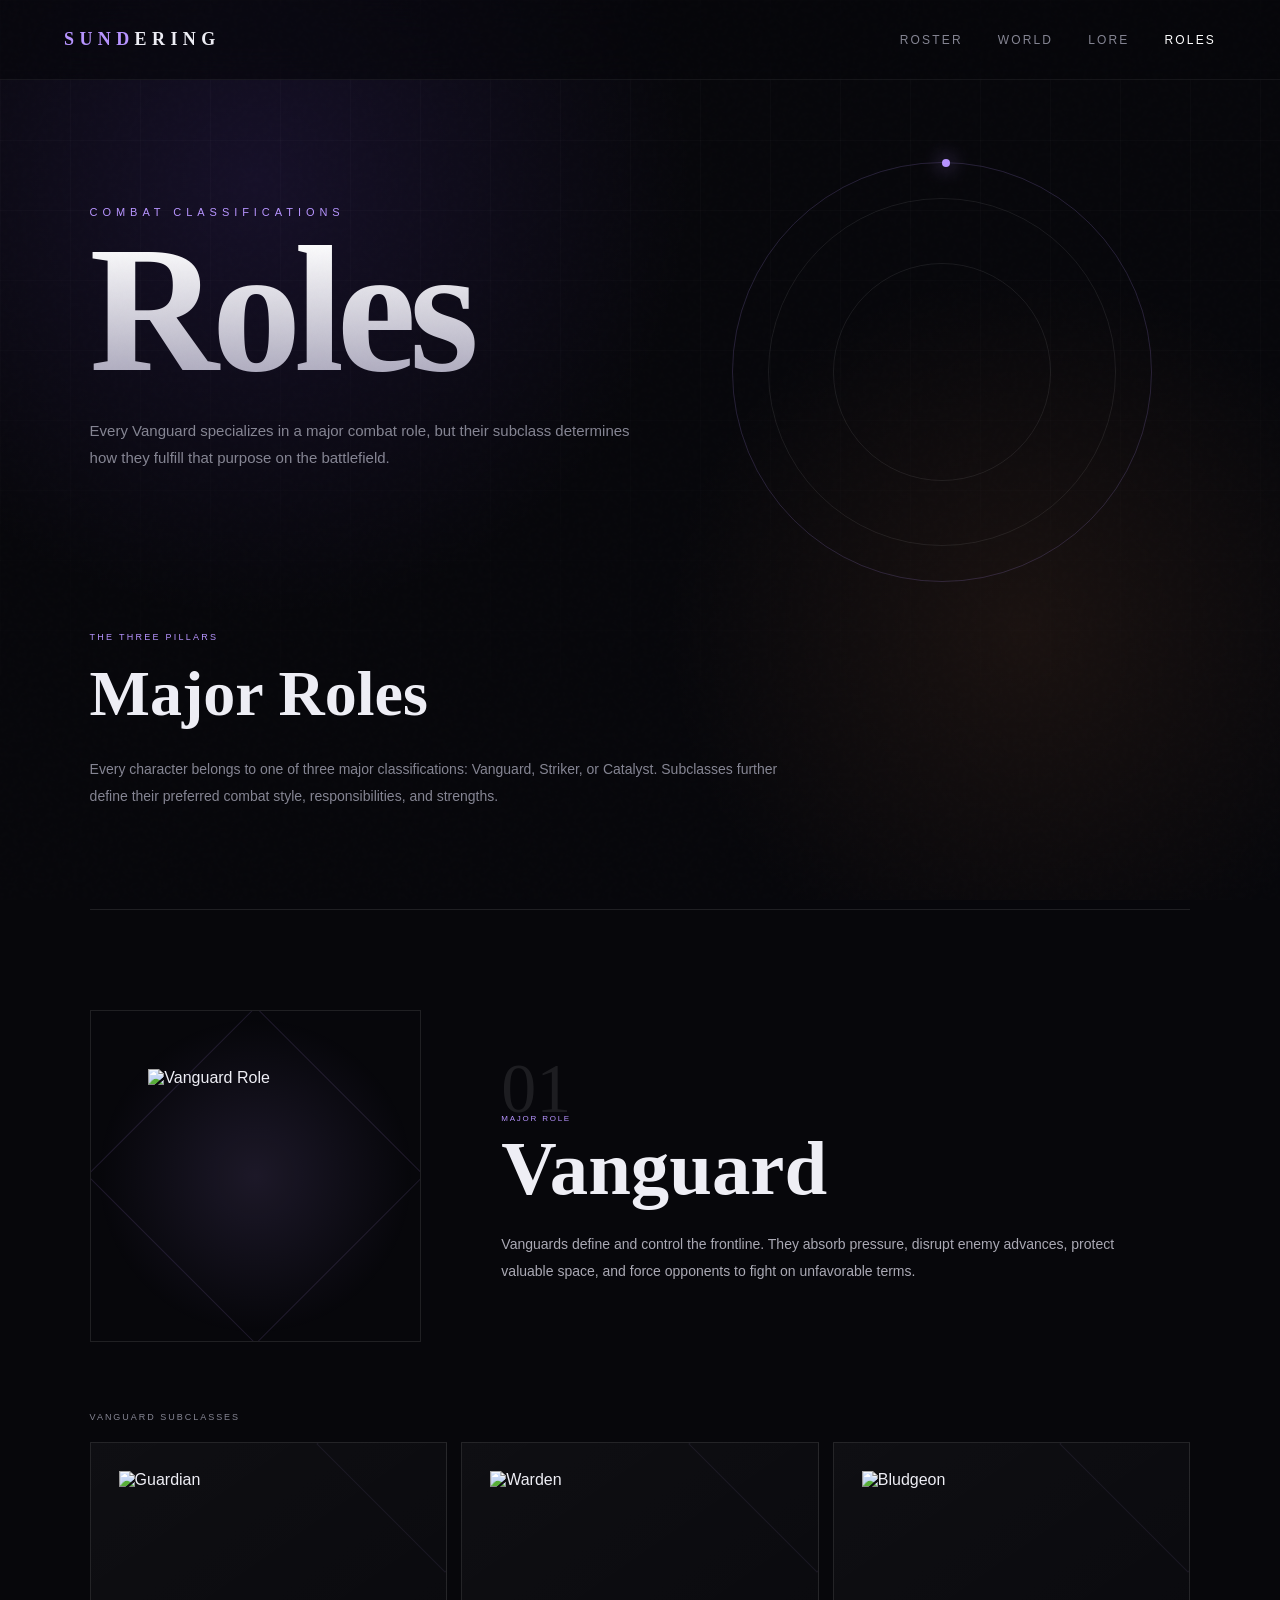
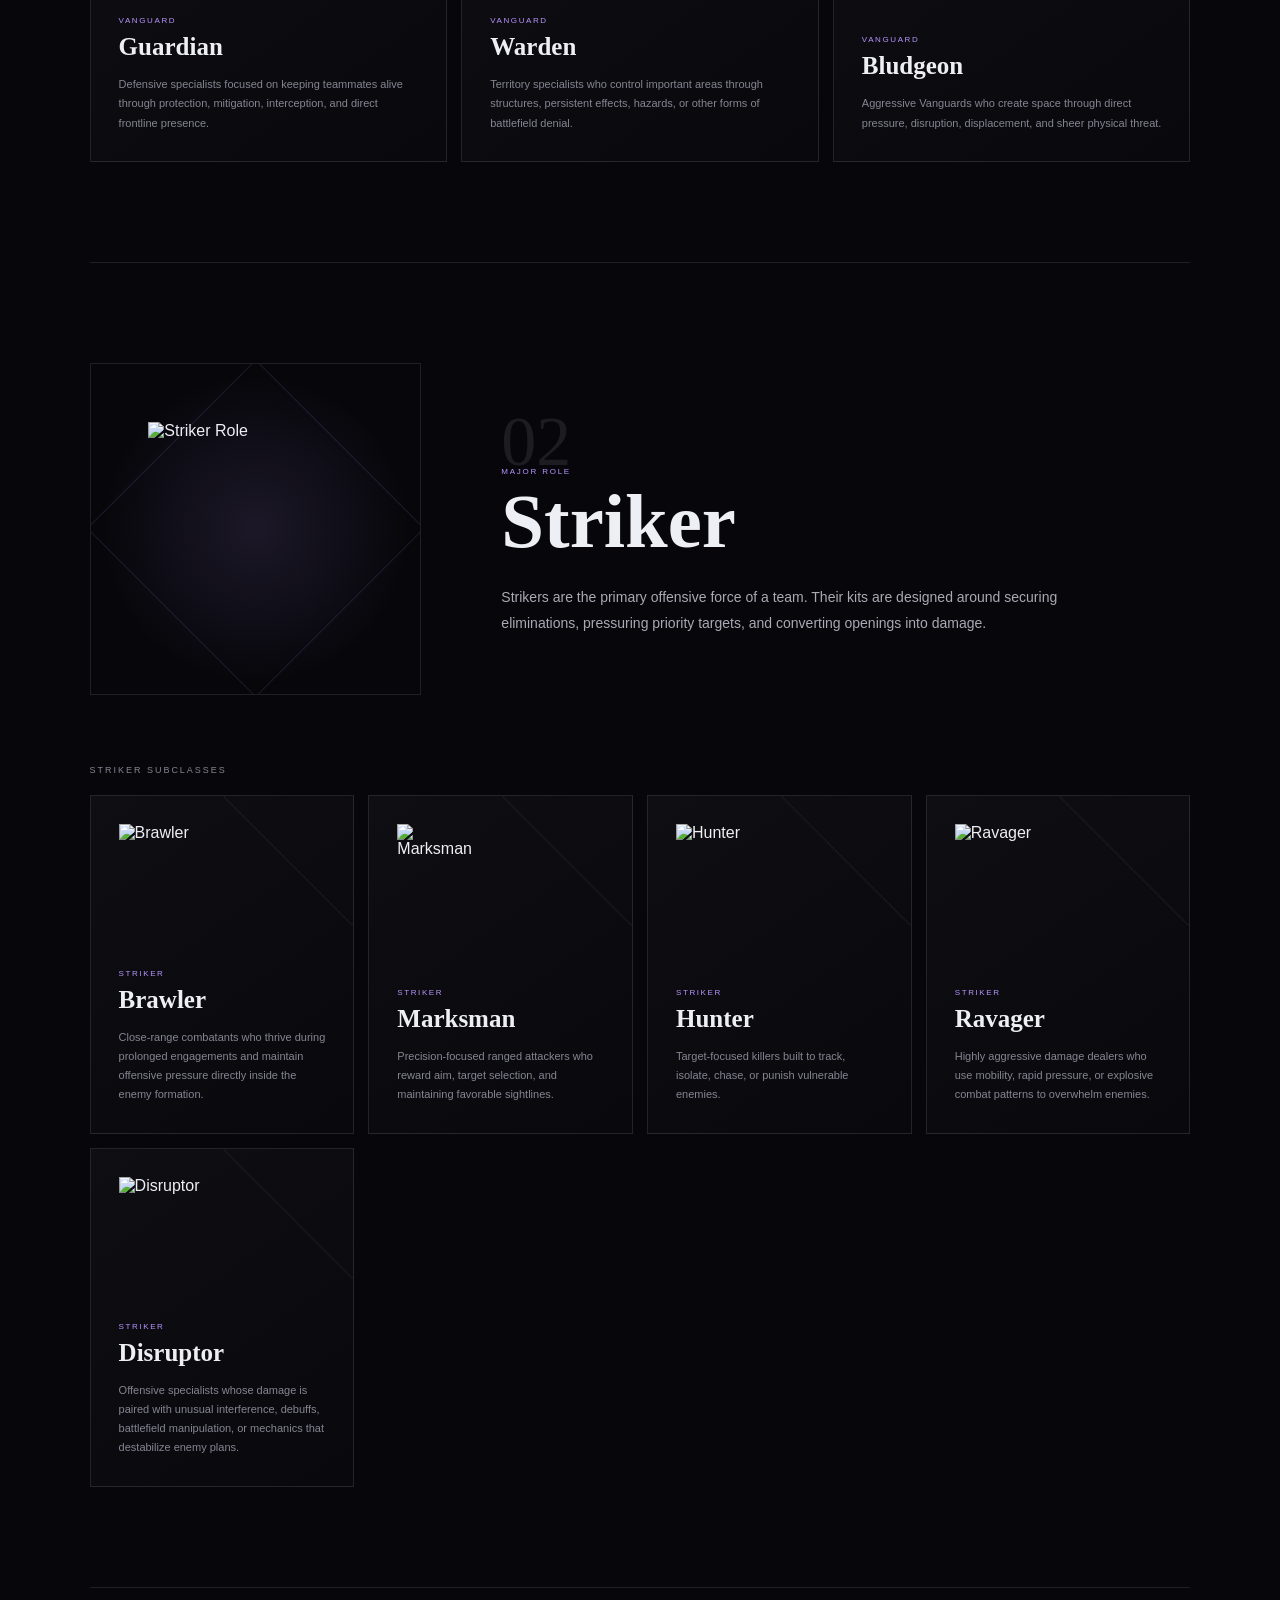
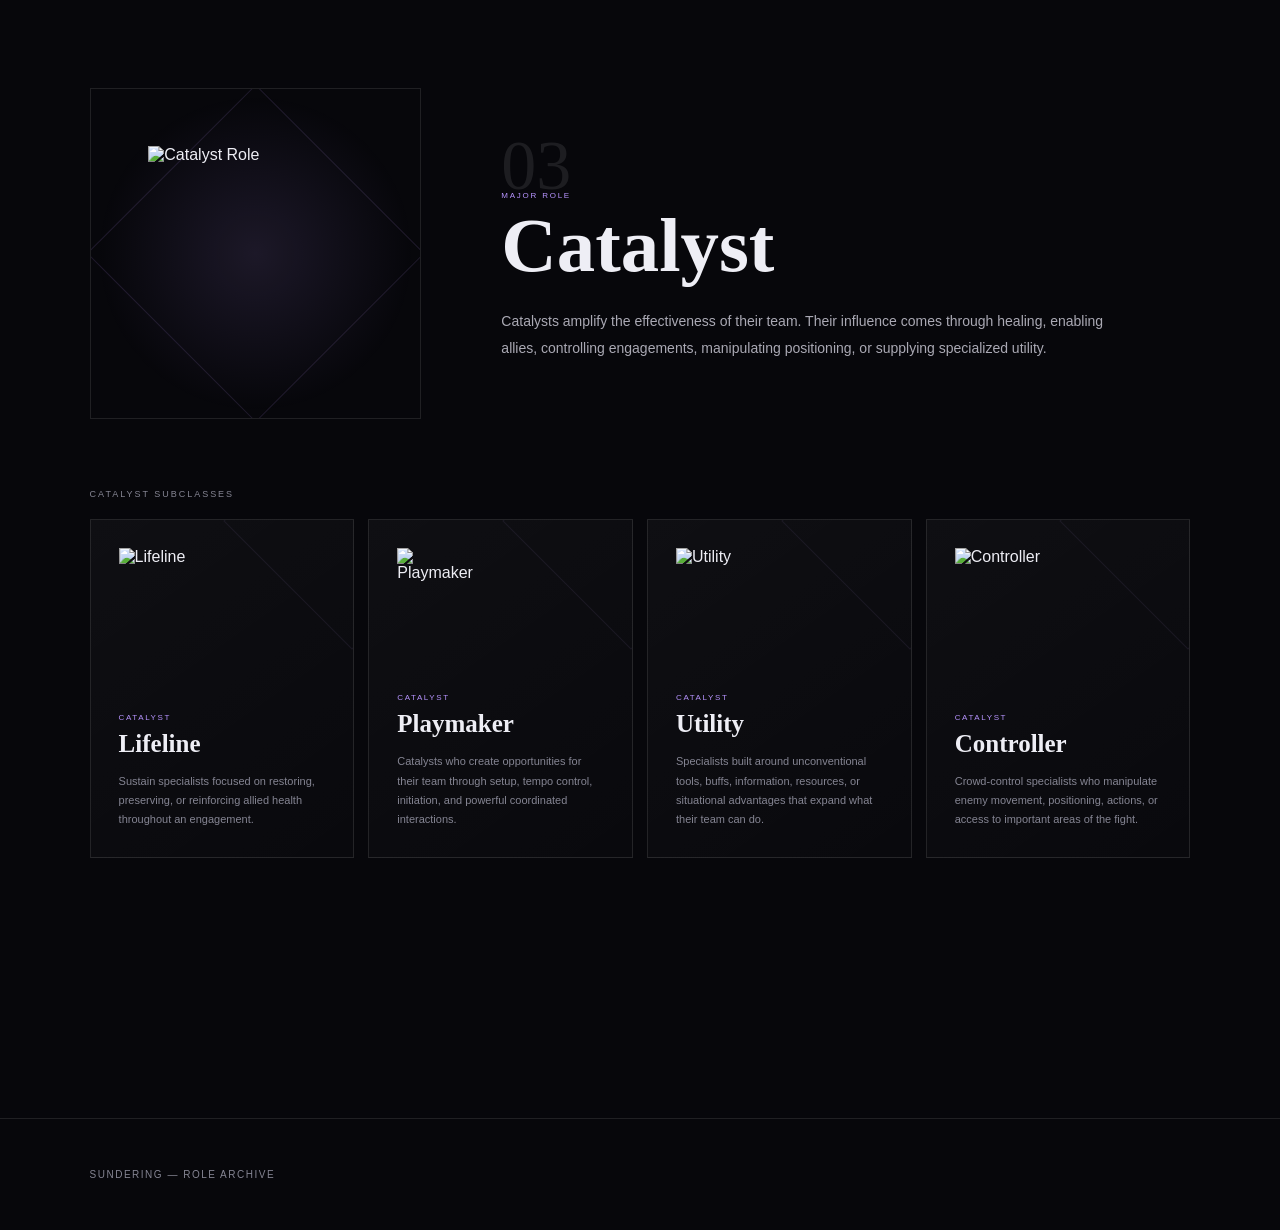
==== roles.html @ c018c781 "Update roles.html" ====
<!DOCTYPE html>
<html lang="en">

<head>

    <meta charset="UTF-8">

    <meta
        name="viewport"
        content="width=device-width, initial-scale=1.0"
    >

    <title>SUNDERING — Roles</title>

    <link
        rel="stylesheet"
        href="css/roster.css"
    >

</head>


<body>


    <!-- =====================================================
         BACKGROUND
    ===================================================== -->

    <div class="background"></div>

    <div class="noise"></div>


    <!-- =====================================================
         NAVIGATION
    ===================================================== -->

    <nav>

        <div class="logo">
            <span>SUND</span>ERING
        </div>


        <div class="navLinks">

            <a href="index.html">
                Roster
            </a>

            <a href="#">
                World
            </a>

            <a href="#">
                Lore
            </a>

            <a
                href="roles.html"
                class="active"
            >
                Roles
            </a>

        </div>

    </nav>


    <!-- =====================================================
         PAGE HEADER
    ===================================================== -->

    <header class="rolesHeader">

        <div class="orbit">

            <div class="orbitDot"></div>

        </div>


        <div class="eyebrow">

            Combat Classifications

        </div>


        <h1>

            Roles

        </h1>


        <p>

            Every Vanguard specializes in a major combat role,
            but their subclass determines how they fulfill that
            purpose on the battlefield.

        </p>

    </header>


    <!-- =====================================================
         ROLE OVERVIEW
    ===================================================== -->

    <main class="rolesPage">


        <div class="rolesIntro">

            <div class="sectionEyebrow">

                The Three Pillars

            </div>

            <h2>

                Major Roles

            </h2>

            <p>

                Every character belongs to one of three major
                classifications: Vanguard, Striker, or Catalyst.
                Subclasses further define their preferred combat
                style, responsibilities, and strengths.

            </p>

        </div>


        <!-- =================================================
             VANGUARD
        ================================================== -->

        <section
            class="roleSection"
            id="vanguard"
        >


            <div class="majorRoleHeader">


                <div class="majorRoleIcon">

                    <img
                        src="Assets/Roles/Vanguard/vanguard.png"
                        alt="Vanguard Role"
                    >

                </div>


                <div class="majorRoleText">

                    <div class="roleNumber">

                        01

                    </div>

                    <div class="roleCategory">

                        Major Role

                    </div>

                    <h2>

                        Vanguard

                    </h2>

                    <p>

                        Vanguards define and control the frontline.
                        They absorb pressure, disrupt enemy advances,
                        protect valuable space, and force opponents
                        to fight on unfavorable terms.

                    </p>

                </div>


            </div>


            <div class="subclassLabel">

                Vanguard Subclasses

            </div>


            <div class="subclassGrid">


                <!-- GUARDIAN -->

                <article class="subclassCard">

                    <div class="subclassIcon">

                        <img
                            src="Assets/Roles/Vanguard/guardian.png"
                            alt="Guardian"
                        >

                    </div>


                    <div class="subclassContent">

                        <div class="subclassParent">
                            Vanguard
                        </div>

                        <h3>
                            Guardian
                        </h3>

                        <p>

                            Defensive specialists focused on keeping
                            teammates alive through protection,
                            mitigation, interception, and direct
                            frontline presence.

                        </p>

                    </div>

                </article>


                <!-- WARDEN -->

                <article class="subclassCard">

                    <div class="subclassIcon">

                        <img
                            src="Assets/Roles/Vanguard/warden.png"
                            alt="Warden"
                        >

                    </div>


                    <div class="subclassContent">

                        <div class="subclassParent">
                            Vanguard
                        </div>

                        <h3>
                            Warden
                        </h3>

                        <p>

                            Territory specialists who control
                            important areas through structures,
                            persistent effects, hazards, or other
                            forms of battlefield denial.

                        </p>

                    </div>

                </article>


                <!-- BLUDGEON -->

                <article class="subclassCard">

                    <div class="subclassIcon">

                        <img
                            src="Assets/Roles/Vanguard/bludgeon.png"
                            alt="Bludgeon"
                        >

                    </div>


                    <div class="subclassContent">

                        <div class="subclassParent">
                            Vanguard
                        </div>

                        <h3>
                            Bludgeon
                        </h3>

                        <p>

                            Aggressive Vanguards who create space
                            through direct pressure, disruption,
                            displacement, and sheer physical threat.

                        </p>

                    </div>

                </article>


            </div>


        </section>


        <!-- =================================================
             STRIKER
        ================================================== -->

        <section
            class="roleSection"
            id="striker"
        >


            <div class="majorRoleHeader">


                <div class="majorRoleIcon">

                    <img
                        src="Assets/Roles/Striker/striker.png"
                        alt="Striker Role"
                    >

                </div>


                <div class="majorRoleText">

                    <div class="roleNumber">

                        02

                    </div>

                    <div class="roleCategory">

                        Major Role

                    </div>

                    <h2>

                        Striker

                    </h2>

                    <p>

                        Strikers are the primary offensive force of a
                        team. Their kits are designed around securing
                        eliminations, pressuring priority targets,
                        and converting openings into damage.

                    </p>

                </div>


            </div>


            <div class="subclassLabel">

                Striker Subclasses

            </div>


            <div class="subclassGrid">


                <!-- BRAWLER -->

                <article class="subclassCard">

                    <div class="subclassIcon">

                        <img
                            src="Assets/Roles/Striker/brawler.png"
                            alt="Brawler"
                        >

                    </div>


                    <div class="subclassContent">

                        <div class="subclassParent">
                            Striker
                        </div>

                        <h3>
                            Brawler
                        </h3>

                        <p>

                            Close-range combatants who thrive during
                            prolonged engagements and maintain
                            offensive pressure directly inside the
                            enemy formation.

                        </p>

                    </div>

                </article>


                <!-- MARKSMAN -->

                <article class="subclassCard">

                    <div class="subclassIcon">

                        <img
                            src="Assets/Roles/Striker/marksman.png"
                            alt="Marksman"
                        >

                    </div>


                    <div class="subclassContent">

                        <div class="subclassParent">
                            Striker
                        </div>

                        <h3>
                            Marksman
                        </h3>

                        <p>

                            Precision-focused ranged attackers who
                            reward aim, target selection, and
                            maintaining favorable sightlines.

                        </p>

                    </div>

                </article>


                <!-- HUNTER -->

                <article class="subclassCard">

                    <div class="subclassIcon">

                        <img
                            src="Assets/Roles/Striker/hunter.png"
                            alt="Hunter"
                        >

                    </div>


                    <div class="subclassContent">

                        <div class="subclassParent">
                            Striker
                        </div>

                        <h3>
                            Hunter
                        </h3>

                        <p>

                            Target-focused killers built to track,
                            isolate, chase, or punish vulnerable
                            enemies.

                        </p>

                    </div>

                </article>


                <!-- RAVAGER -->

                <article class="subclassCard">

                    <div class="subclassIcon">

                        <img
                            src="Assets/Roles/Striker/ravager.png"
                            alt="Ravager"
                        >

                    </div>


                    <div class="subclassContent">

                        <div class="subclassParent">
                            Striker
                        </div>

                        <h3>
                            Ravager
                        </h3>

                        <p>

                            Highly aggressive damage dealers who use
                            mobility, rapid pressure, or explosive
                            combat patterns to overwhelm enemies.

                        </p>

                    </div>

                </article>


                <!-- DISRUPTOR -->

                <article class="subclassCard">

                    <div class="subclassIcon">

                        <img
                            src="Assets/Roles/Striker/disruptor.png"
                            alt="Disruptor"
                        >

                    </div>


                    <div class="subclassContent">

                        <div class="subclassParent">
                            Striker
                        </div>

                        <h3>
                            Disruptor
                        </h3>

                        <p>

                            Offensive specialists whose damage is
                            paired with unusual interference,
                            debuffs, battlefield manipulation, or
                            mechanics that destabilize enemy plans.

                        </p>

                    </div>

                </article>


            </div>


        </section>


        <!-- =================================================
             CATALYST
        ================================================== -->

        <section
            class="roleSection"
            id="catalyst"
        >


            <div class="majorRoleHeader">


                <div class="majorRoleIcon">

                    <img
                        src="Assets/Roles/Catalyst/catalyst.png"
                        alt="Catalyst Role"
                    >

                </div>


                <div class="majorRoleText">

                    <div class="roleNumber">

                        03

                    </div>

                    <div class="roleCategory">

                        Major Role

                    </div>

                    <h2>

                        Catalyst

                    </h2>

                    <p>

                        Catalysts amplify the effectiveness of their
                        team. Their influence comes through healing,
                        enabling allies, controlling engagements,
                        manipulating positioning, or supplying
                        specialized utility.

                    </p>

                </div>


            </div>


            <div class="subclassLabel">

                Catalyst Subclasses

            </div>


            <div class="subclassGrid">


                <!-- LIFELINE -->

                <article class="subclassCard">

                    <div class="subclassIcon">

                        <img
                            src="Assets/Roles/Catalyst/lifeline.png"
                            alt="Lifeline"
                        >

                    </div>


                    <div class="subclassContent">

                        <div class="subclassParent">
                            Catalyst
                        </div>

                        <h3>
                            Lifeline
                        </h3>

                        <p>

                            Sustain specialists focused on restoring,
                            preserving, or reinforcing allied health
                            throughout an engagement.

                        </p>

                    </div>

                </article>


                <!-- PLAYMAKER -->

                <article class="subclassCard">

                    <div class="subclassIcon">

                        <img
                            src="Assets/Roles/Catalyst/playmaker.png"
                            alt="Playmaker"
                        >

                    </div>


                    <div class="subclassContent">

                        <div class="subclassParent">
                            Catalyst
                        </div>

                        <h3>
                            Playmaker
                        </h3>

                        <p>

                            Catalysts who create opportunities for
                            their team through setup, tempo control,
                            initiation, and powerful coordinated
                            interactions.

                        </p>

                    </div>

                </article>


                <!-- UTILITY -->

                <article class="subclassCard">

                    <div class="subclassIcon">

                        <img
                            src="Assets/Roles/Catalyst/utility.png"
                            alt="Utility"
                        >

                    </div>


                    <div class="subclassContent">

                        <div class="subclassParent">
                            Catalyst
                        </div>

                        <h3>
                            Utility
                        </h3>

                        <p>

                            Specialists built around unconventional
                            tools, buffs, information, resources,
                            or situational advantages that expand
                            what their team can do.

                        </p>

                    </div>

                </article>


                <!-- CONTROLLER -->

                <article class="subclassCard">

                    <div class="subclassIcon">

                        <img
                            src="Assets/Roles/Catalyst/controller.png"
                            alt="Controller"
                        >

                    </div>


                    <div class="subclassContent">

                        <div class="subclassParent">
                            Catalyst
                        </div>

                        <h3>
                            Controller
                        </h3>

                        <p>

                            Crowd-control specialists who manipulate
                            enemy movement, positioning, actions, or
                            access to important areas of the fight.

                        </p>

                    </div>

                </article>


            </div>


        </section>


    </main>


    <!-- =====================================================
         FOOTER
    ===================================================== -->

    <footer>

        SUNDERING — ROLE ARCHIVE

    </footer>


</body>

</html>
---- css/roster.css ----
:root {

    --bg: #07070b;
    --panel: rgba(15,15,23,.9);

    --text: #eeeef5;
    --muted: #858593;

    --accent: #b794ff;
    --accent-dark: #6f4dcc;

    --gold: #d8b56a;

    --border: rgba(255,255,255,.1);

    --transition: .35s cubic-bezier(.2,.8,.2,1);
}


/* =========================================================
   GLOBAL
========================================================= */

* {
    box-sizing: border-box;
}

html {
    scroll-behavior: smooth;
}

body {

    margin: 0;

    background: var(--bg);

    color: var(--text);

    font-family: Inter, sans-serif;

    overflow-x: hidden;
}


/* =========================================================
   BACKGROUND
========================================================= */

.background {

    position: fixed;

    inset: 0;

    pointer-events: none;

    z-index: -5;

    background:

        radial-gradient(
            circle at 20% 20%,
            rgba(132,84,255,.12),
            transparent 35%
        ),

        radial-gradient(
            circle at 80% 70%,
            rgba(255,150,80,.08),
            transparent 30%
        ),

        #07070b;
}


.background::before {

    content: "";

    position: absolute;

    inset: 0;

    background-image:

        linear-gradient(
            rgba(255,255,255,.025) 1px,
            transparent 1px
        ),

        linear-gradient(
            90deg,
            rgba(255,255,255,.025) 1px,
            transparent 1px
        );

    background-size:
        70px
        70px;

    mask-image:
        linear-gradient(
            to bottom,
            black,
            transparent
        );
}


.noise {

    position: fixed;

    inset: 0;

    opacity: .035;

    pointer-events: none;

    z-index: 999;

    background-image:
        url("data:image/svg+xml,%3Csvg viewBox='0 0 200 200' xmlns='http://www.w3.org/2000/svg'%3E%3Cfilter id='n'%3E%3CfeTurbulence type='fractalNoise' baseFrequency='.9' numOctaves='4' stitchTiles='stitch'/%3E%3C/filter%3E%3Crect width='100%25' height='100%25' filter='url(%23n)' opacity='.4'/%3E%3C/svg%3E");
}


/* =========================================================
   NAVIGATION
========================================================= */

nav {

    position: fixed;

    top: 0;
    left: 0;
    right: 0;

    height: 80px;

    display: flex;

    align-items: center;

    justify-content: space-between;

    padding:
        0
        5vw;

    z-index: 100;

    border-bottom:
        1px solid
        rgba(255,255,255,.06);

    background:
        rgba(7,7,11,.65);

    backdrop-filter:
        blur(20px);
}


.logo {

    font-family:
        Cinzel,
        serif;

    font-weight:
        700;

    letter-spacing:
        .3em;

    font-size:
        18px;
}


.logo span {

    color:
        var(--accent);
}


.navLinks {

    display:
        flex;

    gap:
        35px;
}


.navLinks a {

    color:
        var(--muted);

    text-decoration:
        none;

    font-size:
        12px;

    letter-spacing:
        .18em;

    text-transform:
        uppercase;

    transition:
        var(--transition);
}


.navLinks a:hover,
.navLinks a.active {

    color:
        white;
}


/* =========================================================
   HERO HEADER
========================================================= */

.heroHeader {

    min-height:
        75vh;

    padding:
        170px
        7vw
        80px;

    position:
        relative;

    display:
        flex;

    flex-direction:
        column;

    justify-content:
        center;
}


.eyebrow {

    color:
        var(--accent);

    font-size:
        11px;

    letter-spacing:
        .45em;

    text-transform:
        uppercase;

    margin-bottom:
        20px;
}


.heroHeader h1 {

    font-family:
        Cinzel,
        serif;

    font-size:
        clamp(
            70px,
            13vw,
            190px
        );

    line-height:
        .8;

    margin:
        0;

    font-weight:
        600;

    letter-spacing:
        -.04em;

    background:
        linear-gradient(
            180deg,
            #ffffff,
            #aaa7bb
        );

    -webkit-background-clip:
        text;

    background-clip:
        text;

    color:
        transparent;
}


.heroHeader p {

    max-width:
        550px;

    color:
        var(--muted);

    font-size:
        15px;

    line-height:
        1.8;

    margin-top:
        35px;
}


/* =========================================================
   ORBIT
========================================================= */

.orbit {

    position:
        absolute;

    right:
        10vw;

    top:
        18vh;

    width:
        420px;

    height:
        420px;

    border:
        1px solid
        rgba(183,148,255,.18);

    border-radius:
        50%;

    animation:
        rotate
        30s
        linear
        infinite;
}


.orbit::before,
.orbit::after {

    content:
        "";

    position:
        absolute;

    border-radius:
        50%;

    border:
        1px solid
        rgba(255,255,255,.08);
}


.orbit::before {

    inset:
        35px;
}


.orbit::after {

    inset:
        100px;
}


.orbitDot {

    position:
        absolute;

    width:
        8px;

    height:
        8px;

    background:
        var(--accent);

    border-radius:
        50%;

    box-shadow:
        0
        0
        20px
        var(--accent);

    top:
        -4px;

    left:
        50%;
}


@keyframes rotate {

    from {
        transform:
            rotate(0deg);
    }

    to {
        transform:
            rotate(360deg);
    }

}


/* =========================================================
   ROSTER
========================================================= */

.rosterSection {

    padding:
        40px
        7vw
        150px;
}


.controls {

    display:
        flex;

    align-items:
        flex-start;

    justify-content:
        space-between;

    gap:
        30px;

    margin-bottom:
        50px;
}


.search {

    width:
        300px;
}


.search input {

    width:
        100%;

    padding:
        16px
        20px;

    background:
        transparent;

    border:
        none;

    border-bottom:
        1px solid
        var(--border);

    color:
        white;

    outline:
        none;

    font-size:
        13px;
}


.search input:focus {

    border-color:
        var(--accent);
}


/* =========================================================
   ROLE FILTER SYSTEM
========================================================= */

.filters {

    display:
        flex;

    align-items:
        flex-start;

    gap:
        10px;

    flex-wrap:
        wrap;
}


.roleGroup {

    position:
        relative;
}


.roleFilter,
.allFilter {

    height:
        42px;

    min-width:
        125px;

    padding:
        0
        16px;

    border:
        1px solid
        var(--border);

    background:
        rgba(255,255,255,.015);

    color:
        var(--muted);

    font-size:
        10px;

    letter-spacing:
        .15em;

    text-transform:
        uppercase;

    cursor:
        pointer;

    transition:
        var(--transition);

    display:
        flex;

    align-items:
        center;

    justify-content:
        center;

    gap:
        12px;
}


.roleFilter:hover,
.roleFilter.active,
.allFilter:hover,
.allFilter.active {

    color:
        white;

    border-color:
        var(--accent);

    background:
        rgba(183,148,255,.08);
}


.dropdownArrow {

    font-size:
        14px;

    line-height:
        1;

    transition:
        transform
        .25s
        ease;
}


.roleGroup.open
.dropdownArrow {

    transform:
        rotate(180deg);
}


.subFilters {

    position:
        absolute;

    top:
        calc(100% + 8px);

    left:
        0;

    min-width:
        100%;

    padding:
        6px;

    display:
        flex;

    flex-direction:
        column;

    gap:
        3px;

    background:
        rgba(10,10,16,.97);

    border:
        1px solid
        var(--border);

    box-shadow:
        0
        20px
        50px
        rgba(0,0,0,.5);

    backdrop-filter:
        blur(20px);

    opacity:
        0;

    visibility:
        hidden;

    transform:
        translateY(-6px);

    transition:
        opacity .2s ease,
        transform .2s ease,
        visibility .2s ease;

    z-index:
        50;
}


.roleGroup.open
.subFilters {

    opacity:
        1;

    visibility:
        visible;

    transform:
        translateY(0);
}


.subFilters button {

    width:
        100%;

    padding:
        11px
        14px;

    border:
        none;

    background:
        transparent;

    color:
        var(--muted);

    text-align:
        left;

    font-family:
        Inter,
        sans-serif;

    font-size:
        9px;

    letter-spacing:
        .12em;

    text-transform:
        uppercase;

    cursor:
        pointer;

    transition:
        var(--transition);

    white-space:
        nowrap;
}


.subFilters button:hover,
.subFilters button.active {

    color:
        white;

    background:
        rgba(183,148,255,.1);
}


/* =========================================================
   HERO GRID
========================================================= */

.roster {

    display:
        grid;

    grid-template-columns:
        repeat(
            auto-fill,
            minmax(230px,1fr)
        );

    gap:
        14px;
}


/* =========================================================
   HERO CARD
========================================================= */

.heroCard {

    position:
        relative;

    aspect-ratio:
        1 / 1;

    overflow:
        hidden;

    cursor:
        pointer;

    border:
        1px solid
        rgba(255,255,255,.07);

    background:
        linear-gradient(
            145deg,
            rgba(255,255,255,.04),
            rgba(255,255,255,.01)
        );

    transition:
        transform var(--transition),
        border-color var(--transition);
}


.heroCard:hover {

    transform:
        translateY(-8px);

    border-color:
        rgba(183,148,255,.5);
}


.heroCard::after {

    content:
        "";

    position:
        absolute;

    inset:
        0;

    background:
        linear-gradient(
            to top,
            rgba(5,5,8,.95) 0%,
            rgba(5,5,8,.65) 22%,
            rgba(5,5,8,.15) 48%,
            transparent 70%
        );

    pointer-events:
        none;

    z-index:
        1;
}


.heroArt {

    position:
        absolute;

    inset:
        0;

    overflow:
        hidden;

    background:
        radial-gradient(
            circle at 50% 35%,
            rgba(183,148,255,.25),
            transparent 55%
        );
}


.heroArt img {

    width:
        100%;

    height:
        100%;

    object-fit:
        cover;

    object-position:
        center;

    transition:
        transform
        .6s
        ease;
}


.heroCard:hover
.heroArt img {

    transform:
        scale(1.08);
}


.heroInfo {

    position:
        absolute;

    left:
        25px;

    right:
        25px;

    bottom:
        22px;

    z-index:
        2;
}


.heroName {

    font-family:
        Cinzel,
        serif;

    font-size:
        24px;
}


.heroTitle {

    color:
        var(--muted);

    font-size:
        10px;

    text-transform:
        uppercase;

    letter-spacing:
        .18em;

    margin-top:
        5px;
}


.heroRole {

    display:
        inline-block;

    margin-top:
        14px;

    color:
        var(--accent);

    font-size:
        9px;

    letter-spacing:
        .12em;

    text-transform:
        uppercase;
}


/* =========================================================
   HERO MODAL
========================================================= */

.modal {

    position:
        fixed;

    inset:
        0;

    z-index:
        500;

    display:
        none;

    background:
        rgba(0,0,0,.88);

    backdrop-filter:
        blur(18px);

    overflow-y:
        auto;
}


.modal.open {

    display:
        block;
}


.modalContent {

    min-height:
        100vh;

    padding:
        100px
        7vw;
}


.close {

    position:
        fixed;

    top:
        30px;

    right:
        40px;

    width:
        45px;

    height:
        45px;

    border:
        1px solid
        var(--border);

    background:
        rgba(0,0,0,.5);

    color:
        white;

    font-size:
        20px;

    cursor:
        pointer;

    z-index:
        20;
}


/* =========================================================
   HERO DETAIL HEADER
========================================================= */

.detailHeader {

    display:
        grid;

    grid-template-columns:
        1fr
        1fr;

    gap:
        70px;

    align-items:
        center;

    min-height:
        70vh;
}


.detailArt {

    height:
        600px;

    overflow:
        hidden;

    position:
        relative;

    border:
        1px solid
        var(--border);

    background:
        radial-gradient(
            circle,
            rgba(183,148,255,.2),
            transparent 65%
        );
}


.detailArt img {

    width:
        100%;

    height:
        100%;

    object-fit:
        contain;

    object-position:
        center;
}


.detailName {

    font-family:
        Cinzel,
        serif;

    font-size:
        clamp(
            50px,
            7vw,
            100px
        );

    line-height:
        .9;

    margin:
        0;
}


.detailTitle {

    color:
        var(--accent);

    letter-spacing:
        .25em;

    text-transform:
        uppercase;

    font-size:
        11px;

    margin:
        20px
        0;
}


.detailDescription {

    max-width:
        600px;

    color:
        #aaa9b4;

    line-height:
        1.9;

    font-size:
        14px;
}


.tags {

    display:
        flex;

    gap:
        8px;

    flex-wrap:
        wrap;

    margin-top:
        25px;
}


.tag {

    padding:
        8px
        12px;

    border:
        1px solid
        var(--border);

    font-size:
        9px;

    letter-spacing:
        .12em;

    text-transform:
        uppercase;

    color:
        var(--muted);
}


/* =========================================================
   CHARACTER TABS
========================================================= */

.characterTabs {

    display:
        flex;

    gap:
        8px;

    margin-top:
        60px;

    margin-bottom:
        40px;

    border-bottom:
        1px solid
        var(--border);

    overflow-x:
        auto;
}


.characterTab {

    position:
        relative;

    padding:
        14px
        18px;

    border:
        none;

    background:
        transparent;

    color:
        var(--muted);

    font-family:
        Inter,
        sans-serif;

    font-size:
        9px;

    letter-spacing:
        .18em;

    text-transform:
        uppercase;

    cursor:
        pointer;

    white-space:
        nowrap;
}


.characterTab::after {

    content:
        "";

    position:
        absolute;

    left:
        0;

    right:
        0;

    bottom:
        -1px;

    height:
        2px;

    background:
        var(--accent);

    transform:
        scaleX(0);

    transition:
        transform
        .25s
        ease;
}


.characterTab:hover {

    color:
        white;
}


.characterTab.active {

    color:
        white;
}


.characterTab.active::after {

    transform:
        scaleX(1);
}


/* =========================================================
   CHARACTER PANELS
========================================================= */

.characterPanel {

    display:
        none;

    padding-bottom:
        100px;
}


.characterPanel.active {

    display:
        block;
}


/* =========================================================
   SECTION TITLES
========================================================= */

.sectionTitle {

    font-family:
        Cinzel,
        serif;

    font-size:
        30px;

    margin-bottom:
        30px;
}


/* =========================================================
   COMBAT PROFILE
========================================================= */

.combatProfile {

    display:
        grid;

    grid-template-columns:
        minmax(400px,600px)
        minmax(230px,1fr);

    gap:
        60px;

    align-items:
        center;

    max-width:
        1000px;
}


/* =========================================================
   RADAR CHART
========================================================= */

.radarChart {

    width:
        100%;

    max-width:
        600px;
}


.radarSvg {

    display:
        block;

    width:
        100%;

    height:
        auto;

    overflow:
        visible;
}


.radarGrid {

    fill:
        rgba(255,255,255,.012);

    stroke:
        rgba(255,255,255,.1);

    stroke-width:
        1;
}


.radarAxis {

    stroke:
        rgba(255,255,255,.1);

    stroke-width:
        1;
}


.radarProfile {

    fill:
        rgba(183,148,255,.18);

    stroke:
        var(--accent);

    stroke-width:
        2;

    stroke-linejoin:
        round;

    filter:
        drop-shadow(
            0
            0
            8px
            rgba(183,148,255,.2)
        );
}


.radarPoint {

    fill:
        var(--accent);

    stroke:
        var(--bg);

    stroke-width:
        2;
}


.radarLabel {

    fill:
        var(--muted);

    font-family:
        Inter,
        sans-serif;

    font-size:
        12px;

    font-weight:
        500;

    letter-spacing:
        .07em;

    text-transform:
        uppercase;
}


/* =========================================================
   PROFILE VALUE LIST
========================================================= */

.profileStats {

    display:
        flex;

    flex-direction:
        column;

    border-top:
        1px solid
        var(--border);
}


.profileStat {

    display:
        flex;

    align-items:
        center;

    justify-content:
        space-between;

    gap:
        20px;

    padding:
        16px
        0;

    border-bottom:
        1px solid
        var(--border);
}


.profileStatName {

    color:
        var(--muted);

    font-size:
        9px;

    letter-spacing:
        .16em;

    text-transform:
        uppercase;
}


.profileStatValue {

    color:
        white;

    font-family:
        Cinzel,
        serif;

    font-size:
        18px;
}


.profileStatValue span {

    color:
        var(--muted);

    font-family:
        Inter,
        sans-serif;

    font-size:
        8px;

    letter-spacing:
        .08em;
}


/* =========================================================
   ABILITIES
========================================================= */

.abilityGrid {

    display:
        grid;

    grid-template-columns:
        repeat(
            auto-fit,
            minmax(320px,1fr)
        );

    gap:
        15px;
}


.ability {

    position:
        relative;

    border:
        1px solid
        var(--border);

    background:
        rgba(255,255,255,.025);

    overflow:
        hidden;

    transition:
        border-color
        var(--transition);
}


.ability:hover {

    border-color:
        rgba(183,148,255,.35);
}


.abilityTop {

    display:
        grid;

    grid-template-columns:
        70px
        1fr
        auto;

    gap:
        18px;

    align-items:
        center;

    padding:
        20px;
}


.abilityIcon {

    width:
        70px;

    height:
        70px;

    border:
        1px solid
        rgba(255,255,255,.15);

    background:
        rgba(0,0,0,.4);

    overflow:
        hidden;

    flex-shrink:
        0;
}


.abilityIcon img {

    width:
        100%;

    height:
        100%;

    object-fit:
        cover;
}


.abilityIconFallback {

    width:
        100%;

    height:
        100%;

    display:
        flex;

    align-items:
        center;

    justify-content:
        center;

    font-family:
        Cinzel,
        serif;

    color:
        rgba(255,255,255,.35);

    font-size:
        20px;
}


.abilityType {

    color:
        var(--accent);

    font-size:
        8px;

    letter-spacing:
        .2em;

    text-transform:
        uppercase;

    margin-bottom:
        7px;
}


.ability h3 {

    font-family:
        Cinzel,
        serif;

    font-size:
        18px;

    margin:
        0;
}


.abilityKey {

    display:
        inline-block;

    margin-top:
        8px;

    color:
        var(--muted);

    font-size:
        9px;

    letter-spacing:
        .12em;
}


.previewButton {

    width:
        38px;

    height:
        38px;

    border:
        1px solid
        var(--border);

    background:
        rgba(255,255,255,.03);

    color:
        white;

    cursor:
        pointer;

    transition:
        var(--transition);
}


.previewButton:hover {

    border-color:
        var(--accent);

    background:
        rgba(183,148,255,.1);
}


.abilityShort {

    padding:
        0
        20px
        20px;

    color:
        var(--muted);

    font-size:
        12px;

    line-height:
        1.7;
}


.abilityActions {

    display:
        flex;

    border-top:
        1px solid
        rgba(255,255,255,.06);
}


.abilityAction {

    flex:
        1;

    padding:
        13px;

    border:
        none;

    background:
        transparent;

    color:
        var(--muted);

    font-size:
        9px;

    letter-spacing:
        .15em;

    text-transform:
        uppercase;

    cursor:
        pointer;

    transition:
        var(--transition);
}


.abilityAction:hover {

    color:
        white;

    background:
        rgba(255,255,255,.04);
}


.abilityDetails {

    display:
        none;

    padding:
        25px;

    border-top:
        1px solid
        var(--border);

    background:
        rgba(0,0,0,.2);
}


.abilityDetails.open {

    display:
        block;
}


.detailText {

    color:
        #aaa9b4;

    font-size:
        12px;

    line-height:
        1.8;

    margin-bottom:
        25px;

    white-space:
        pre-line;
}


.abilityStats {

    display:
        grid;

    grid-template-columns:
        repeat(
            2,
            1fr
        );

    border-top:
        1px solid
        rgba(255,255,255,.07);

    border-left:
        1px solid
        rgba(255,255,255,.07);
}


.stat {

    padding:
        14px;

    border-right:
        1px solid
        rgba(255,255,255,.07);

    border-bottom:
        1px solid
        rgba(255,255,255,.07);
}


.statLabel {

    color:
        var(--muted);

    font-size:
        8px;

    letter-spacing:
        .15em;

    text-transform:
        uppercase;

    margin-bottom:
        6px;
}


.statValue {

    color:
        white;

    font-size:
        12px;

    line-height:
        1.5;
}


.abilityGeneralLabel {

    color:
        var(--accent);

    font-size:
        8px;

    letter-spacing:
        .2em;

    text-transform:
        uppercase;

    margin-top:
        25px;

    margin-bottom:
        10px;
}


/* =========================================================
   ABILITY SECTIONS
========================================================= */

.abilityVariants {

    margin-top:
        30px;

    display:
        flex;

    flex-direction:
        column;

    gap:
        25px;
}


.abilityVariant {

    border:
        1px solid
        rgba(255,255,255,.08);

    background:
        rgba(255,255,255,.02);
}


.variantHeader {

    display:
        flex;

    align-items:
        center;

    gap:
        10px;

    padding:
        15px
        18px;

    border-bottom:
        1px solid
        rgba(255,255,255,.07);

    font-family:
        Cinzel,
        serif;

    font-size:
        14px;
}


.variantName {

    font-weight:
        600;
}


.variantDescription {

    padding:
        18px;

    color:
        #aaa9b4;

    font-size:
        12px;

    line-height:
        1.8;
}


/* =========================================================
   COLORED ABILITY SECTIONS
========================================================= */

.variant-red {

    border-color:
        rgba(255,90,90,.3);
}

.variant-red .variantName {

    color:
        #ff7373;
}


.variant-orange {

    border-color:
        rgba(255,150,70,.3);
}

.variant-orange .variantName {

    color:
        #ff9e58;
}


.variant-yellow {

    border-color:
        rgba(255,205,100,.3);
}

.variant-yellow .variantName {

    color:
        #f0c77a;
}


.variant-green {

    border-color:
        rgba(100,220,130,.3);
}

.variant-green .variantName {

    color:
        #75d98f;
}


.variant-teal {

    border-color:
        rgba(80,215,200,.3);
}

.variant-teal .variantName {

    color:
        #62d8c9;
}


.variant-blue {

    border-color:
        rgba(100,150,255,.3);
}

.variant-blue .variantName {

    color:
        #7ba4ff;
}


.variant-violet {

    border-color:
        rgba(190,100,200,.3);
}

.variant-violet .variantName {

    color:
        #d58ccf;
}


.variant-pink {

    border-color:
        rgba(255,120,190,.3);
}

.variant-pink .variantName {

    color:
        #f38fc3;
}


.variant-white {

    border-color:
        rgba(255,255,255,.22);
}

.variant-white .variantName {

    color:
        #eeeeee;
}


/* =========================================================
   SKINS
========================================================= */

.skinsGrid {

    display:
        grid;

    grid-template-columns:
        repeat(
            auto-fill,
            minmax(220px,1fr)
        );

    gap:
        16px;
}


.skinCard {

    position:
        relative;

    aspect-ratio:
        1 / 1;

    overflow:
        hidden;

    border:
        1px solid
        var(--border);

    background:
        rgba(255,255,255,.02);

    cursor:
        pointer;
}


.skinCard img {

    width:
        100%;

    height:
        100%;

    object-fit:
        cover;

    transition:
        transform
        .4s
        ease;
}


.skinCard:hover
img {

    transform:
        scale(1.05);
}


.skinCard::after {

    content:
        "";

    position:
        absolute;

    inset:
        0;

    background:
        linear-gradient(
            to top,
            rgba(0,0,0,.95),
            transparent 60%
        );

    pointer-events:
        none;
}


.skinInfo {

    position:
        absolute;

    left:
        18px;

    right:
        18px;

    bottom:
        16px;

    z-index:
        2;
}


.skinName {

    font-family:
        Cinzel,
        serif;

    font-size:
        17px;
}


.skinRarity {

    margin-top:
        5px;

    color:
        var(--accent);

    font-size:
        8px;

    letter-spacing:
        .18em;

    text-transform:
        uppercase;
}


/* =========================================================
   CONCEPT ART
========================================================= */

.conceptGrid {

    display:
        grid;

    grid-template-columns:
        repeat(
            auto-fill,
            minmax(280px,1fr)
        );

    gap:
        20px;
}


.conceptCard {

    border:
        1px solid
        var(--border);

    background:
        rgba(255,255,255,.02);

    overflow:
        hidden;
}


.conceptImage {

    width:
        100%;

    aspect-ratio:
        4 / 3;

    background:
        #050507;

    overflow:
        hidden;
}


.conceptImage img {

    width:
        100%;

    height:
        100%;

    object-fit:
        contain;
}


.conceptInfo {

    padding:
        20px;
}


.conceptTitle {

    font-family:
        Cinzel,
        serif;

    font-size:
        16px;
}


.conceptDescription {

    margin-top:
        10px;

    color:
        var(--muted);

    font-size:
        11px;

    line-height:
        1.7;
}


/* =========================================================
   EMPTY SECTIONS
========================================================= */

.emptySection {

    padding:
        30px;

    border:
        1px solid
        var(--border);

    color:
        var(--muted);

    font-size:
        11px;

    letter-spacing:
        .1em;

    text-transform:
        uppercase;

    background:
        rgba(255,255,255,.02);
}


/* =========================================================
   PREVIEW MODAL
========================================================= */

.previewModal {

    position:
        fixed;

    inset:
        0;

    z-index:
        900;

    display:
        none;

    align-items:
        center;

    justify-content:
        center;

    padding:
        30px;

    background:
        rgba(0,0,0,.9);

    backdrop-filter:
        blur(20px);
}


.previewModal.open {

    display:
        flex;
}


.previewWindow {

    width:
        min(
            1000px,
            95vw
        );

    background:
        #0b0b10;

    border:
        1px solid
        var(--border);

    box-shadow:
        0
        30px
        100px
        rgba(0,0,0,.7);
}


.previewHeader {

    display:
        flex;

    align-items:
        center;

    justify-content:
        space-between;

    padding:
        18px
        22px;

    border-bottom:
        1px solid
        var(--border);
}


.previewHeader span {

    font-family:
        Cinzel,
        serif;

    font-size:
        16px;
}


.previewClose {

    background:
        transparent;

    border:
        none;

    color:
        white;

    font-size:
        22px;

    cursor:
        pointer;
}


.previewMedia {

    width:
        100%;

    aspect-ratio:
        16 / 9;

    background:
        #050507;

    display:
        flex;

    align-items:
        center;

    justify-content:
        center;
}


.previewMedia img,
.previewMedia video {

    width:
        100%;

    height:
        100%;

    object-fit:
        contain;
}


.previewFallback {

    color:
        var(--muted);

    font-size:
        11px;

    letter-spacing:
        .15em;

    text-transform:
        uppercase;
}


/* =========================================================
   ROLES PAGE HEADER
========================================================= */

.rolesHeader {

    min-height:
        68vh;

    padding:
        170px
        7vw
        90px;

    position:
        relative;

    display:
        flex;

    flex-direction:
        column;

    justify-content:
        center;
}


.rolesHeader h1 {

    font-family:
        Cinzel,
        serif;

    font-size:
        clamp(
            80px,
            14vw,
            200px
        );

    line-height:
        .8;

    margin:
        0;

    font-weight:
        600;

    letter-spacing:
        -.04em;

    background:
        linear-gradient(
            180deg,
            #ffffff,
            #aaa7bb
        );

    -webkit-background-clip:
        text;

    background-clip:
        text;

    color:
        transparent;
}


.rolesHeader p {

    max-width:
        560px;

    margin-top:
        35px;

    color:
        var(--muted);

    font-size:
        15px;

    line-height:
        1.8;
}


/* =========================================================
   ROLES PAGE
========================================================= */

.rolesPage {

    padding:
        20px
        7vw
        160px;
}


.rolesIntro {

    max-width:
        700px;

    margin-bottom:
        100px;
}


.sectionEyebrow {

    color:
        var(--accent);

    font-size:
        9px;

    letter-spacing:
        .25em;

    text-transform:
        uppercase;

    margin-bottom:
        15px;
}


.rolesIntro h2 {

    margin:
        0;

    font-family:
        Cinzel,
        serif;

    font-size:
        clamp(
            40px,
            5vw,
            70px
        );
}


.rolesIntro p {

    color:
        var(--muted);

    font-size:
        14px;

    line-height:
        1.9;

    margin-top:
        25px;
}


/* =========================================================
   MAJOR ROLE SECTION
========================================================= */

.roleSection {

    padding:
        100px
        0;

    border-top:
        1px solid
        var(--border);
}


.majorRoleHeader {

    display:
        grid;

    grid-template-columns:
        minmax(200px,.65fr)
        1.35fr;

    gap:
        80px;

    align-items:
        center;

    margin-bottom:
        70px;
}


/* =========================================================
   MAJOR ROLE ICON
========================================================= */

.majorRoleIcon {

    position:
        relative;

    aspect-ratio:
        1 / 1;

    display:
        flex;

    align-items:
        center;

    justify-content:
        center;

    max-width:
        420px;

    border:
        1px solid
        var(--border);

    background:
        radial-gradient(
            circle,
            rgba(183,148,255,.12),
            transparent 68%
        );

    overflow:
        hidden;
}


.majorRoleIcon::before {

    content:
        "";

    position:
        absolute;

    width:
        72%;

    height:
        72%;

    border:
        1px solid
        rgba(183,148,255,.13);

    transform:
        rotate(45deg);
}


.majorRoleIcon img {

    position:
        relative;

    z-index:
        2;

    width:
        65%;

    height:
        65%;

    object-fit:
        contain;
}


/* =========================================================
   MAJOR ROLE TEXT
========================================================= */

.majorRoleText {

    max-width:
        700px;
}


.roleNumber {

    color:
        rgba(255,255,255,.09);

    font-family:
        Cinzel,
        serif;

    font-size:
        70px;

    line-height:
        1;

    margin-bottom:
        -10px;
}


.roleCategory {

    color:
        var(--accent);

    font-size:
        8px;

    letter-spacing:
        .22em;

    text-transform:
        uppercase;

    margin-bottom:
        10px;
}


.majorRoleText h2 {

    font-family:
        Cinzel,
        serif;

    font-size:
        clamp(
            45px,
            6vw,
            90px
        );

    line-height:
        .95;

    margin:
        0;
}


.majorRoleText p {

    max-width:
        620px;

    margin-top:
        25px;

    color:
        #aaa9b4;

    font-size:
        14px;

    line-height:
        1.9;
}


/* =========================================================
   SUBCLASS LABEL
========================================================= */

.subclassLabel {

    margin-bottom:
        20px;

    color:
        var(--muted);

    font-size:
        9px;

    letter-spacing:
        .22em;

    text-transform:
        uppercase;
}


/* =========================================================
   SUBCLASS GRID
========================================================= */

.subclassGrid {

    display:
        grid;

    grid-template-columns:
        repeat(
            auto-fit,
            minmax(260px,1fr)
        );

    gap:
        14px;
}


/* =========================================================
   SUBCLASS CARD
========================================================= */

.subclassCard {

    min-height:
        320px;

    position:
        relative;

    padding:
        28px;

    display:
        flex;

    flex-direction:
        column;

    justify-content:
        space-between;

    border:
        1px solid
        var(--border);

    background:
        linear-gradient(
            145deg,
            rgba(255,255,255,.035),
            rgba(255,255,255,.012)
        );

    overflow:
        hidden;

    transition:
        transform
        var(--transition),
        border-color
        var(--transition),
        background
        var(--transition);
}


.subclassCard::before {

    content:
        "";

    position:
        absolute;

    width:
        180px;

    height:
        180px;

    top:
        -90px;

    right:
        -90px;

    border:
        1px solid
        rgba(183,148,255,.08);

    transform:
        rotate(45deg);
}


.subclassCard:hover {

    transform:
        translateY(-6px);

    border-color:
        rgba(183,148,255,.4);

    background:
        rgba(183,148,255,.035);
}


/* =========================================================
   SUBCLASS ICON
========================================================= */

.subclassIcon {

    width:
        90px;

    height:
        90px;

    display:
        flex;

    align-items:
        center;

    justify-content:
        center;

    margin-bottom:
        55px;
}


.subclassIcon img {

    width:
        100%;

    height:
        100%;

    object-fit:
        contain;
}


/* =========================================================
   SUBCLASS TEXT
========================================================= */

.subclassParent {

    color:
        var(--accent);

    font-size:
        8px;

    letter-spacing:
        .2em;

    text-transform:
        uppercase;

    margin-bottom:
        8px;
}


.subclassContent h3 {

    margin:
        0;

    font-family:
        Cinzel,
        serif;

    font-size:
        25px;
}


.subclassContent p {

    margin:
        14px
        0
        0;

    color:
        var(--muted);

    font-size:
        11px;

    line-height:
        1.75;
}


/* =========================================================
   FOOTER
========================================================= */

footer {

    padding:
        50px
        7vw;

    border-top:
        1px solid
        var(--border);

    color:
        var(--muted);

    font-size:
        10px;

    letter-spacing:
        .15em;

    text-transform:
        uppercase;
}


/* =========================================================
   RESPONSIVE — TABLET
========================================================= */

@media (max-width: 900px) {

    .navLinks {

        display:
            none;
    }


    .orbit {

        opacity:
            .35;

        right:
            -180px;

        top:
            180px;
    }


    .controls {

        align-items:
            stretch;

        flex-direction:
            column;
    }


    .search {

        width:
            100%;
    }


    .detailHeader {

        grid-template-columns:
            1fr;
    }


    .detailArt {

        height:
            400px;
    }


    .combatProfile {

        grid-template-columns:
            1fr;

        gap:
            30px;
    }


    .radarChart {

        margin:
            0
            auto;
    }


    .majorRoleHeader {

        grid-template-columns:
            1fr;

        gap:
            40px;
    }


    .majorRoleIcon {

        max-width:
            320px;
    }

}


/* =========================================================
   RESPONSIVE — MOBILE
========================================================= */

@media (max-width: 600px) {

    .heroHeader,
    .rolesHeader {

        padding-left:
            25px;

        padding-right:
            25px;
    }


    .rosterSection,
    .rolesPage {

        padding-left:
            25px;

        padding-right:
            25px;
    }


    .modalContent {

        padding:
            80px
            25px;
    }


    .close {

        right:
            20px;

        top:
            20px;
    }


    .filters {

        display:
            grid;

        grid-template-columns:
            repeat(2,1fr);

        width:
            100%;
    }


    .roleGroup,
    .roleFilter,
    .allFilter {

        width:
            100%;
    }


    .subFilters {

        width:
            100%;
    }


    .characterTabs {

        margin-top:
            40px;
    }


    .combatProfile {

        gap:
            15px;
    }


    .radarLabel {

        font-size:
            10px;
    }


    .abilityGrid {

        grid-template-columns:
            1fr;
    }


    .abilityTop {

        grid-template-columns:
            60px
            1fr
            auto;
    }


    .abilityIcon {

        width:
            60px;

        height:
            60px;
    }


    .abilityStats {

        grid-template-columns:
            1fr;
    }


    .skinsGrid {

        grid-template-columns:
            repeat(
                auto-fill,
                minmax(160px,1fr)
            );
    }


    .conceptGrid {

        grid-template-columns:
            1fr;
    }


    .roleSection {

        padding:
            70px
            0;
    }


    .subclassGrid {

        grid-template-columns:
            1fr;
    }

}
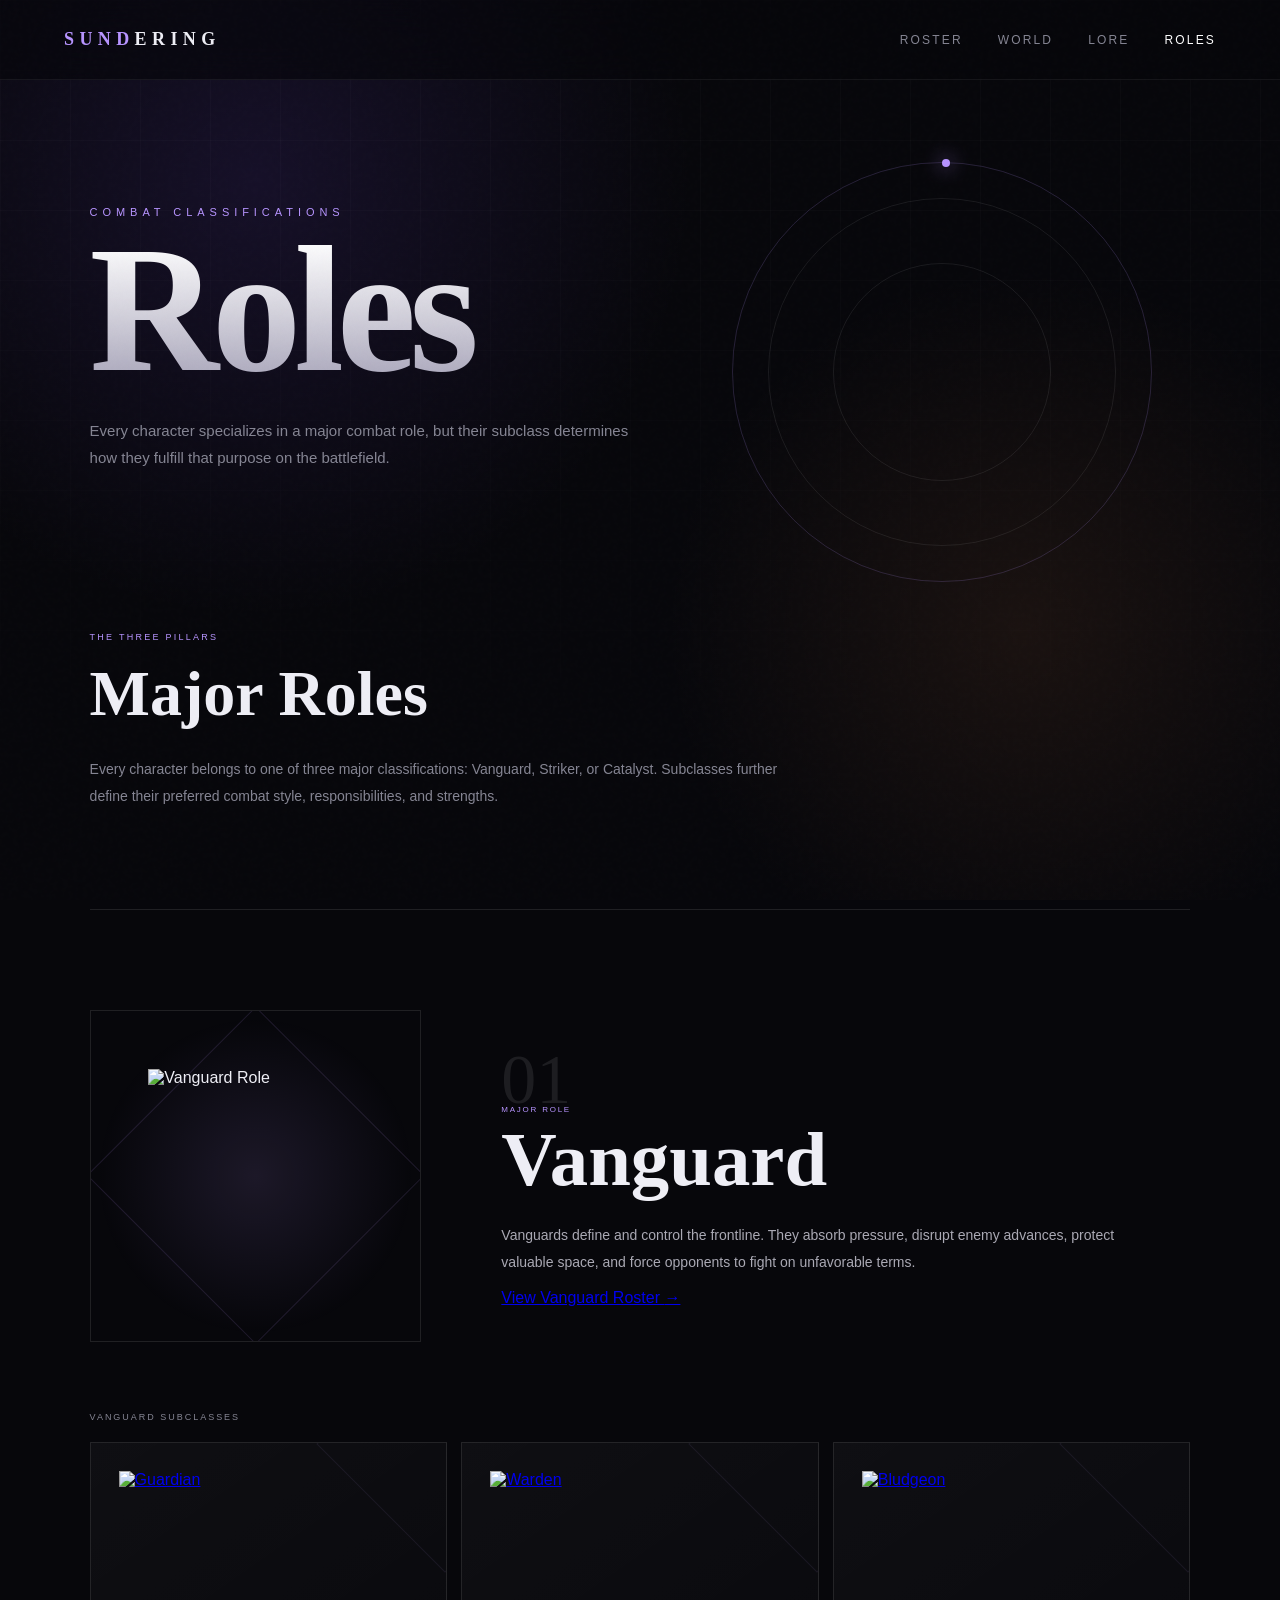
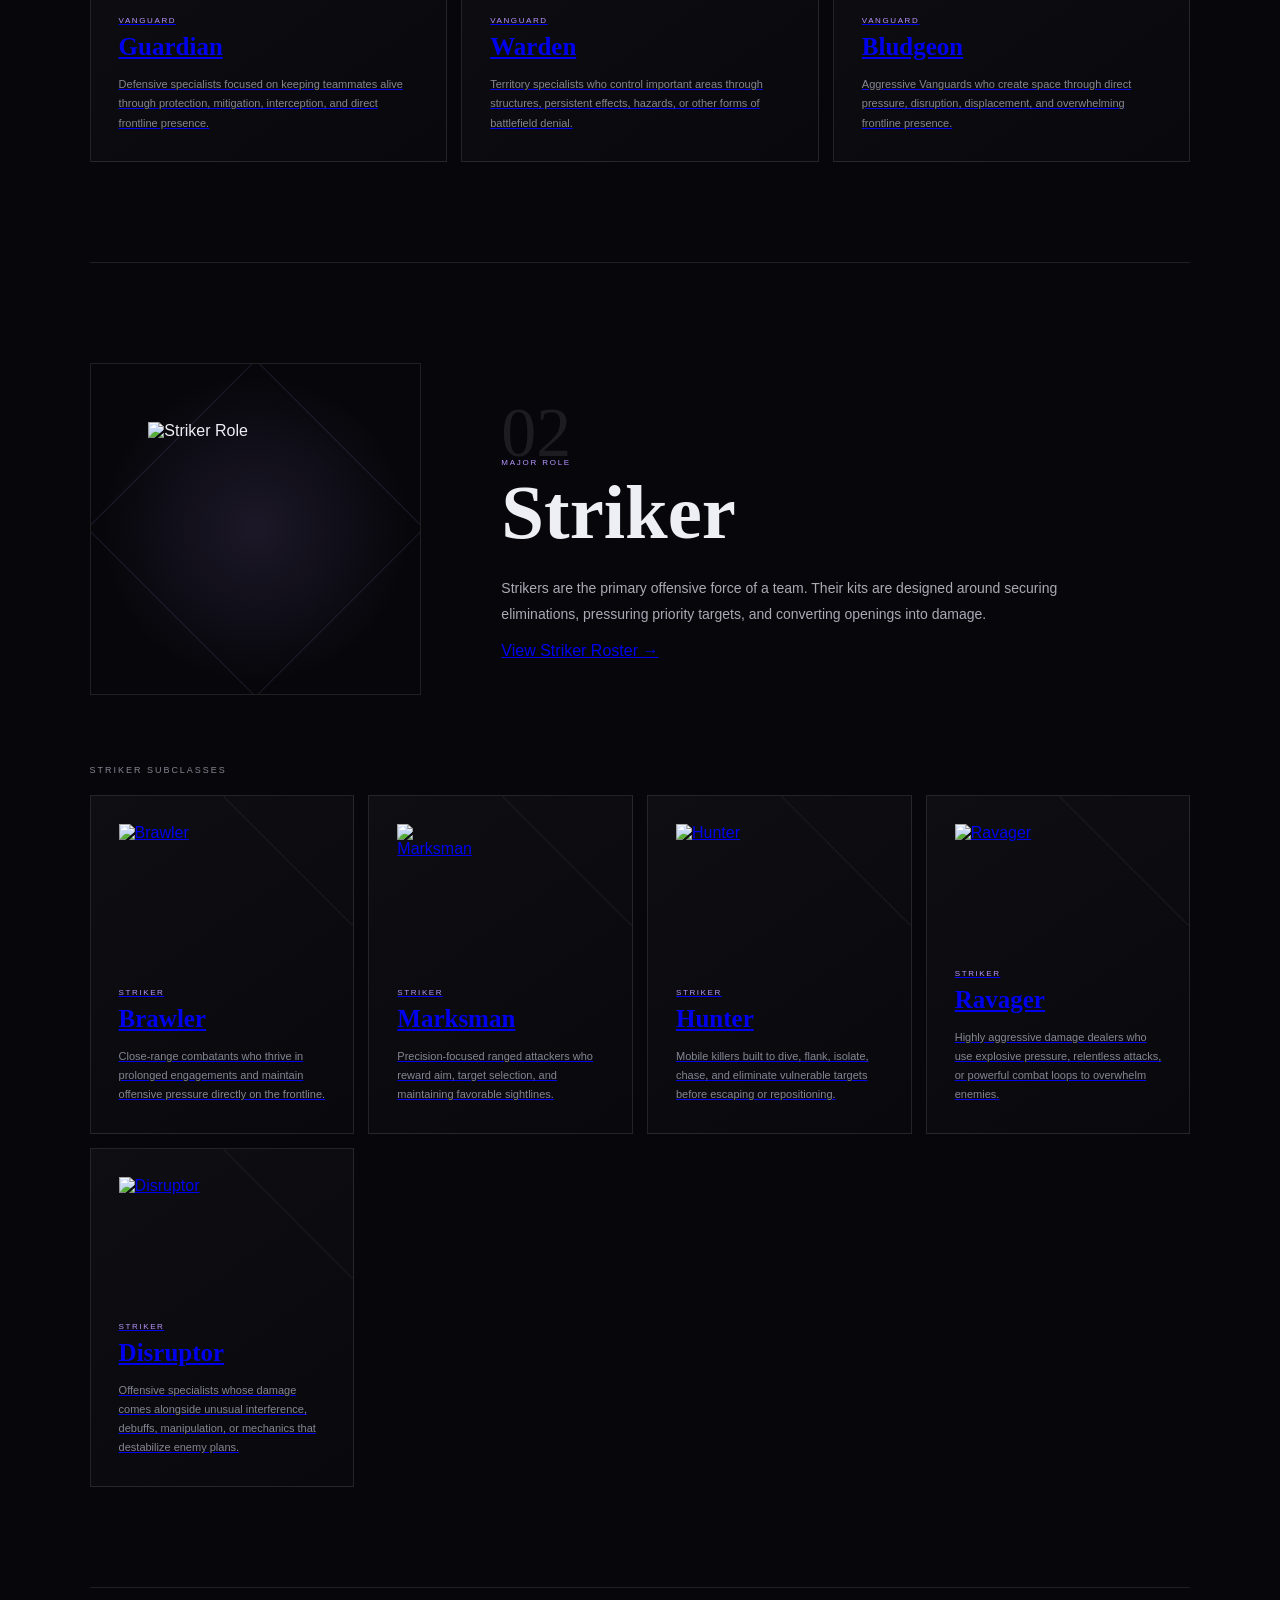
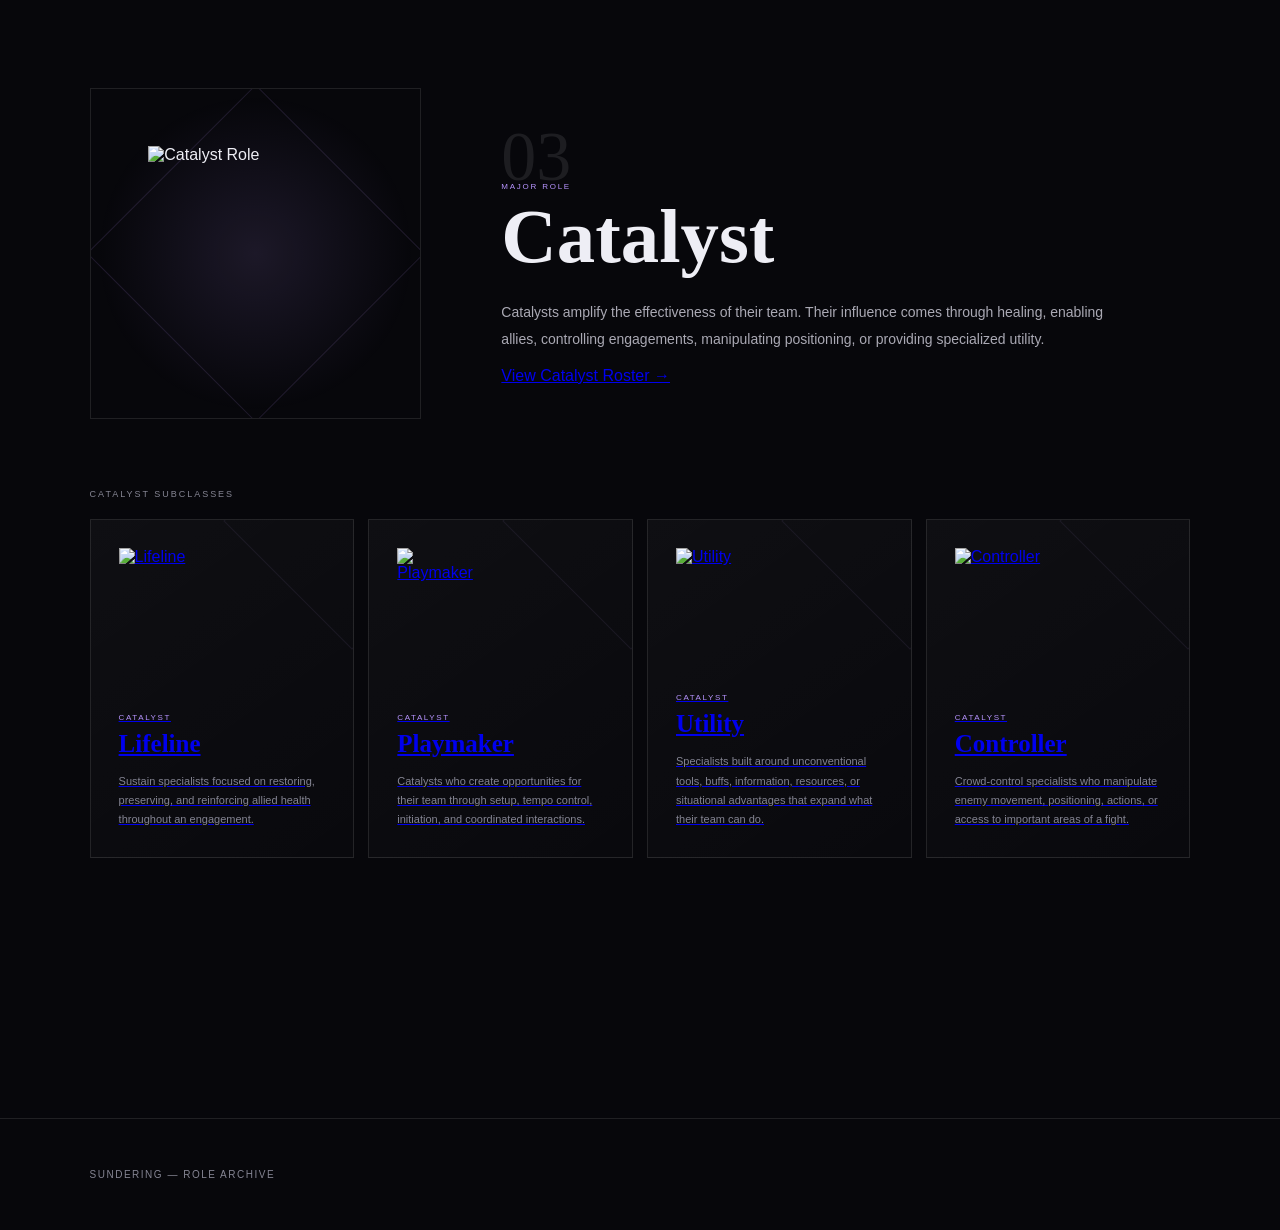
==== commit f883581b: "Update roles.html" ====
--- a/roles.html
+++ b/roles.html
@@ -75,6 +75,7 @@
 
     <header class="rolesHeader">
 
+
         <div class="orbit">
 
             <div class="orbitDot"></div>
@@ -98,22 +99,27 @@
 
         <p>
 
-            Every Vanguard specializes in a major combat role,
+            Every character specializes in a major combat role,
             but their subclass determines how they fulfill that
             purpose on the battlefield.
 
         </p>
 
+
     </header>
 
 
     <!-- =====================================================
-         ROLE OVERVIEW
+         ROLES PAGE
     ===================================================== -->
 
     <main class="rolesPage">
 
 
+        <!-- =================================================
+             INTRO
+        ================================================== -->
+
         <div class="rolesIntro">
 
             <div class="sectionEyebrow">
@@ -122,11 +128,13 @@
 
             </div>
 
+
             <h2>
 
                 Major Roles
 
             </h2>
+
 
             <p>
 
@@ -153,6 +161,8 @@
             <div class="majorRoleHeader">
 
 
+                <!-- VANGUARD ICON -->
+
                 <div class="majorRoleIcon">
 
                     <img
@@ -163,25 +173,31 @@
                 </div>
 
 
+                <!-- VANGUARD TEXT -->
+
                 <div class="majorRoleText">
 
+
                     <div class="roleNumber">
 
                         01
 
                     </div>
 
+
                     <div class="roleCategory">
 
                         Major Role
 
                     </div>
 
+
                     <h2>
 
                         Vanguard
 
                     </h2>
+
 
                     <p>
 
@@ -192,12 +208,31 @@
 
                     </p>
 
+
+                    <a
+                        href="index.html?role=Vanguard"
+                        class="viewRoleRoster"
+                    >
+
+                        View Vanguard Roster
+
+                        <span>
+                            →
+                        </span>
+
+                    </a>
+
+
                 </div>
 
 
             </div>
 
 
+            <!-- =================================================
+                 VANGUARD SUBCLASSES
+            ================================================== -->
+
             <div class="subclassLabel">
 
                 Vanguard Subclasses
@@ -210,7 +245,10 @@
 
                 <!-- GUARDIAN -->
 
-                <article class="subclassCard">
+                <a
+                    class="subclassCard"
+                    href="index.html?role=Guardian"
+                >
 
                     <div class="subclassIcon">
 
@@ -225,12 +263,18 @@
                     <div class="subclassContent">
 
                         <div class="subclassParent">
+
                             Vanguard
-                        </div>
-
-                        <h3>
+
+                        </div>
+
+
+                        <h3>
+
                             Guardian
-                        </h3>
+
+                        </h3>
+
 
                         <p>
 
@@ -243,12 +287,15 @@
 
                     </div>
 
-                </article>
+                </a>
 
 
                 <!-- WARDEN -->
 
-                <article class="subclassCard">
+                <a
+                    class="subclassCard"
+                    href="index.html?role=Warden"
+                >
 
                     <div class="subclassIcon">
 
@@ -263,12 +310,18 @@
                     <div class="subclassContent">
 
                         <div class="subclassParent">
+
                             Vanguard
-                        </div>
-
-                        <h3>
+
+                        </div>
+
+
+                        <h3>
+
                             Warden
-                        </h3>
+
+                        </h3>
+
 
                         <p>
 
@@ -281,12 +334,15 @@
 
                     </div>
 
-                </article>
+                </a>
 
 
                 <!-- BLUDGEON -->
 
-                <article class="subclassCard">
+                <a
+                    class="subclassCard"
+                    href="index.html?role=Bludgeon"
+                >
 
                     <div class="subclassIcon">
 
@@ -301,24 +357,31 @@
                     <div class="subclassContent">
 
                         <div class="subclassParent">
+
                             Vanguard
-                        </div>
-
-                        <h3>
+
+                        </div>
+
+
+                        <h3>
+
                             Bludgeon
-                        </h3>
+
+                        </h3>
+
 
                         <p>
 
                             Aggressive Vanguards who create space
                             through direct pressure, disruption,
-                            displacement, and sheer physical threat.
-
-                        </p>
-
-                    </div>
-
-                </article>
+                            displacement, and overwhelming frontline
+                            presence.
+
+                        </p>
+
+                    </div>
+
+                </a>
 
 
             </div>
@@ -340,6 +403,8 @@
             <div class="majorRoleHeader">
 
 
+                <!-- STRIKER ICON -->
+
                 <div class="majorRoleIcon">
 
                     <img
@@ -350,25 +415,31 @@
                 </div>
 
 
+                <!-- STRIKER TEXT -->
+
                 <div class="majorRoleText">
 
+
                     <div class="roleNumber">
 
                         02
 
                     </div>
 
+
                     <div class="roleCategory">
 
                         Major Role
 
                     </div>
 
+
                     <h2>
 
                         Striker
 
                     </h2>
+
 
                     <p>
 
@@ -379,12 +450,31 @@
 
                     </p>
 
+
+                    <a
+                        href="index.html?role=Striker"
+                        class="viewRoleRoster"
+                    >
+
+                        View Striker Roster
+
+                        <span>
+                            →
+                        </span>
+
+                    </a>
+
+
                 </div>
 
 
             </div>
 
 
+            <!-- =================================================
+                 STRIKER SUBCLASSES
+            ================================================== -->
+
             <div class="subclassLabel">
 
                 Striker Subclasses
@@ -397,7 +487,10 @@
 
                 <!-- BRAWLER -->
 
-                <article class="subclassCard">
+                <a
+                    class="subclassCard"
+                    href="index.html?role=Brawler"
+                >
 
                     <div class="subclassIcon">
 
@@ -412,30 +505,39 @@
                     <div class="subclassContent">
 
                         <div class="subclassParent">
+
                             Striker
-                        </div>
-
-                        <h3>
+
+                        </div>
+
+
+                        <h3>
+
                             Brawler
-                        </h3>
-
-                        <p>
-
-                            Close-range combatants who thrive during
+
+                        </h3>
+
+
+                        <p>
+
+                            Close-range combatants who thrive in
                             prolonged engagements and maintain
-                            offensive pressure directly inside the
-                            enemy formation.
-
-                        </p>
-
-                    </div>
-
-                </article>
+                            offensive pressure directly on the
+                            frontline.
+
+                        </p>
+
+                    </div>
+
+                </a>
 
 
                 <!-- MARKSMAN -->
 
-                <article class="subclassCard">
+                <a
+                    class="subclassCard"
+                    href="index.html?role=Marksman"
+                >
 
                     <div class="subclassIcon">
 
@@ -450,12 +552,18 @@
                     <div class="subclassContent">
 
                         <div class="subclassParent">
+
                             Striker
-                        </div>
-
-                        <h3>
+
+                        </div>
+
+
+                        <h3>
+
                             Marksman
-                        </h3>
+
+                        </h3>
+
 
                         <p>
 
@@ -467,12 +575,15 @@
 
                     </div>
 
-                </article>
+                </a>
 
 
                 <!-- HUNTER -->
 
-                <article class="subclassCard">
+                <a
+                    class="subclassCard"
+                    href="index.html?role=Hunter"
+                >
 
                     <div class="subclassIcon">
 
@@ -487,29 +598,38 @@
                     <div class="subclassContent">
 
                         <div class="subclassParent">
+
                             Striker
-                        </div>
-
-                        <h3>
+
+                        </div>
+
+
+                        <h3>
+
                             Hunter
-                        </h3>
-
-                        <p>
-
-                            Target-focused killers built to track,
-                            isolate, chase, or punish vulnerable
-                            enemies.
-
-                        </p>
-
-                    </div>
-
-                </article>
+
+                        </h3>
+
+
+                        <p>
+
+                            Mobile killers built to dive, flank,
+                            isolate, chase, and eliminate vulnerable
+                            targets before escaping or repositioning.
+
+                        </p>
+
+                    </div>
+
+                </a>
 
 
                 <!-- RAVAGER -->
 
-                <article class="subclassCard">
+                <a
+                    class="subclassCard"
+                    href="index.html?role=Ravager"
+                >
 
                     <div class="subclassIcon">
 
@@ -524,29 +644,39 @@
                     <div class="subclassContent">
 
                         <div class="subclassParent">
+
                             Striker
-                        </div>
-
-                        <h3>
+
+                        </div>
+
+
+                        <h3>
+
                             Ravager
-                        </h3>
+
+                        </h3>
+
 
                         <p>
 
                             Highly aggressive damage dealers who use
-                            mobility, rapid pressure, or explosive
-                            combat patterns to overwhelm enemies.
-
-                        </p>
-
-                    </div>
-
-                </article>
+                            explosive pressure, relentless attacks,
+                            or powerful combat loops to overwhelm
+                            enemies.
+
+                        </p>
+
+                    </div>
+
+                </a>
 
 
                 <!-- DISRUPTOR -->
 
-                <article class="subclassCard">
+                <a
+                    class="subclassCard"
+                    href="index.html?role=Disruptor"
+                >
 
                     <div class="subclassIcon">
 
@@ -561,25 +691,31 @@
                     <div class="subclassContent">
 
                         <div class="subclassParent">
+
                             Striker
-                        </div>
-
-                        <h3>
+
+                        </div>
+
+
+                        <h3>
+
                             Disruptor
-                        </h3>
-
-                        <p>
-
-                            Offensive specialists whose damage is
-                            paired with unusual interference,
-                            debuffs, battlefield manipulation, or
-                            mechanics that destabilize enemy plans.
-
-                        </p>
-
-                    </div>
-
-                </article>
+
+                        </h3>
+
+
+                        <p>
+
+                            Offensive specialists whose damage comes
+                            alongside unusual interference, debuffs,
+                            manipulation, or mechanics that
+                            destabilize enemy plans.
+
+                        </p>
+
+                    </div>
+
+                </a>
 
 
             </div>
@@ -601,6 +737,8 @@
             <div class="majorRoleHeader">
 
 
+                <!-- CATALYST ICON -->
+
                 <div class="majorRoleIcon">
 
                     <img
@@ -611,42 +749,67 @@
                 </div>
 
 
+                <!-- CATALYST TEXT -->
+
                 <div class="majorRoleText">
 
+
                     <div class="roleNumber">
 
                         03
 
                     </div>
 
+
                     <div class="roleCategory">
 
                         Major Role
 
                     </div>
 
+
                     <h2>
 
                         Catalyst
 
                     </h2>
+
 
                     <p>
 
                         Catalysts amplify the effectiveness of their
                         team. Their influence comes through healing,
                         enabling allies, controlling engagements,
-                        manipulating positioning, or supplying
+                        manipulating positioning, or providing
                         specialized utility.
 
                     </p>
 
+
+                    <a
+                        href="index.html?role=Catalyst"
+                        class="viewRoleRoster"
+                    >
+
+                        View Catalyst Roster
+
+                        <span>
+                            →
+                        </span>
+
+                    </a>
+
+
                 </div>
 
 
             </div>
 
 
+            <!-- =================================================
+                 CATALYST SUBCLASSES
+            ================================================== -->
+
             <div class="subclassLabel">
 
                 Catalyst Subclasses
@@ -659,7 +822,10 @@
 
                 <!-- LIFELINE -->
 
-                <article class="subclassCard">
+                <a
+                    class="subclassCard"
+                    href="index.html?role=Lifeline"
+                >
 
                     <div class="subclassIcon">
 
@@ -674,29 +840,38 @@
                     <div class="subclassContent">
 
                         <div class="subclassParent">
+
                             Catalyst
-                        </div>
-
-                        <h3>
+
+                        </div>
+
+
+                        <h3>
+
                             Lifeline
-                        </h3>
+
+                        </h3>
+
 
                         <p>
 
                             Sustain specialists focused on restoring,
-                            preserving, or reinforcing allied health
+                            preserving, and reinforcing allied health
                             throughout an engagement.
 
                         </p>
 
                     </div>
 
-                </article>
+                </a>
 
 
                 <!-- PLAYMAKER -->
 
-                <article class="subclassCard">
+                <a
+                    class="subclassCard"
+                    href="index.html?role=Playmaker"
+                >
 
                     <div class="subclassIcon">
 
@@ -711,30 +886,38 @@
                     <div class="subclassContent">
 
                         <div class="subclassParent">
+
                             Catalyst
-                        </div>
-
-                        <h3>
+
+                        </div>
+
+
+                        <h3>
+
                             Playmaker
-                        </h3>
+
+                        </h3>
+
 
                         <p>
 
                             Catalysts who create opportunities for
                             their team through setup, tempo control,
-                            initiation, and powerful coordinated
-                            interactions.
-
-                        </p>
-
-                    </div>
-
-                </article>
+                            initiation, and coordinated interactions.
+
+                        </p>
+
+                    </div>
+
+                </a>
 
 
                 <!-- UTILITY -->
 
-                <article class="subclassCard">
+                <a
+                    class="subclassCard"
+                    href="index.html?role=Utility"
+                >
 
                     <div class="subclassIcon">
 
@@ -749,12 +932,18 @@
                     <div class="subclassContent">
 
                         <div class="subclassParent">
+
                             Catalyst
-                        </div>
-
-                        <h3>
+
+                        </div>
+
+
+                        <h3>
+
                             Utility
-                        </h3>
+
+                        </h3>
+
 
                         <p>
 
@@ -767,12 +956,15 @@
 
                     </div>
 
-                </article>
+                </a>
 
 
                 <!-- CONTROLLER -->
 
-                <article class="subclassCard">
+                <a
+                    class="subclassCard"
+                    href="index.html?role=Controller"
+                >
 
                     <div class="subclassIcon">
 
@@ -787,24 +979,30 @@
                     <div class="subclassContent">
 
                         <div class="subclassParent">
+
                             Catalyst
-                        </div>
-
-                        <h3>
+
+                        </div>
+
+
+                        <h3>
+
                             Controller
-                        </h3>
+
+                        </h3>
+
 
                         <p>
 
                             Crowd-control specialists who manipulate
                             enemy movement, positioning, actions, or
-                            access to important areas of the fight.
-
-                        </p>
-
-                    </div>
-
-                </article>
+                            access to important areas of a fight.
+
+                        </p>
+
+                    </div>
+
+                </a>
 
 
             </div>
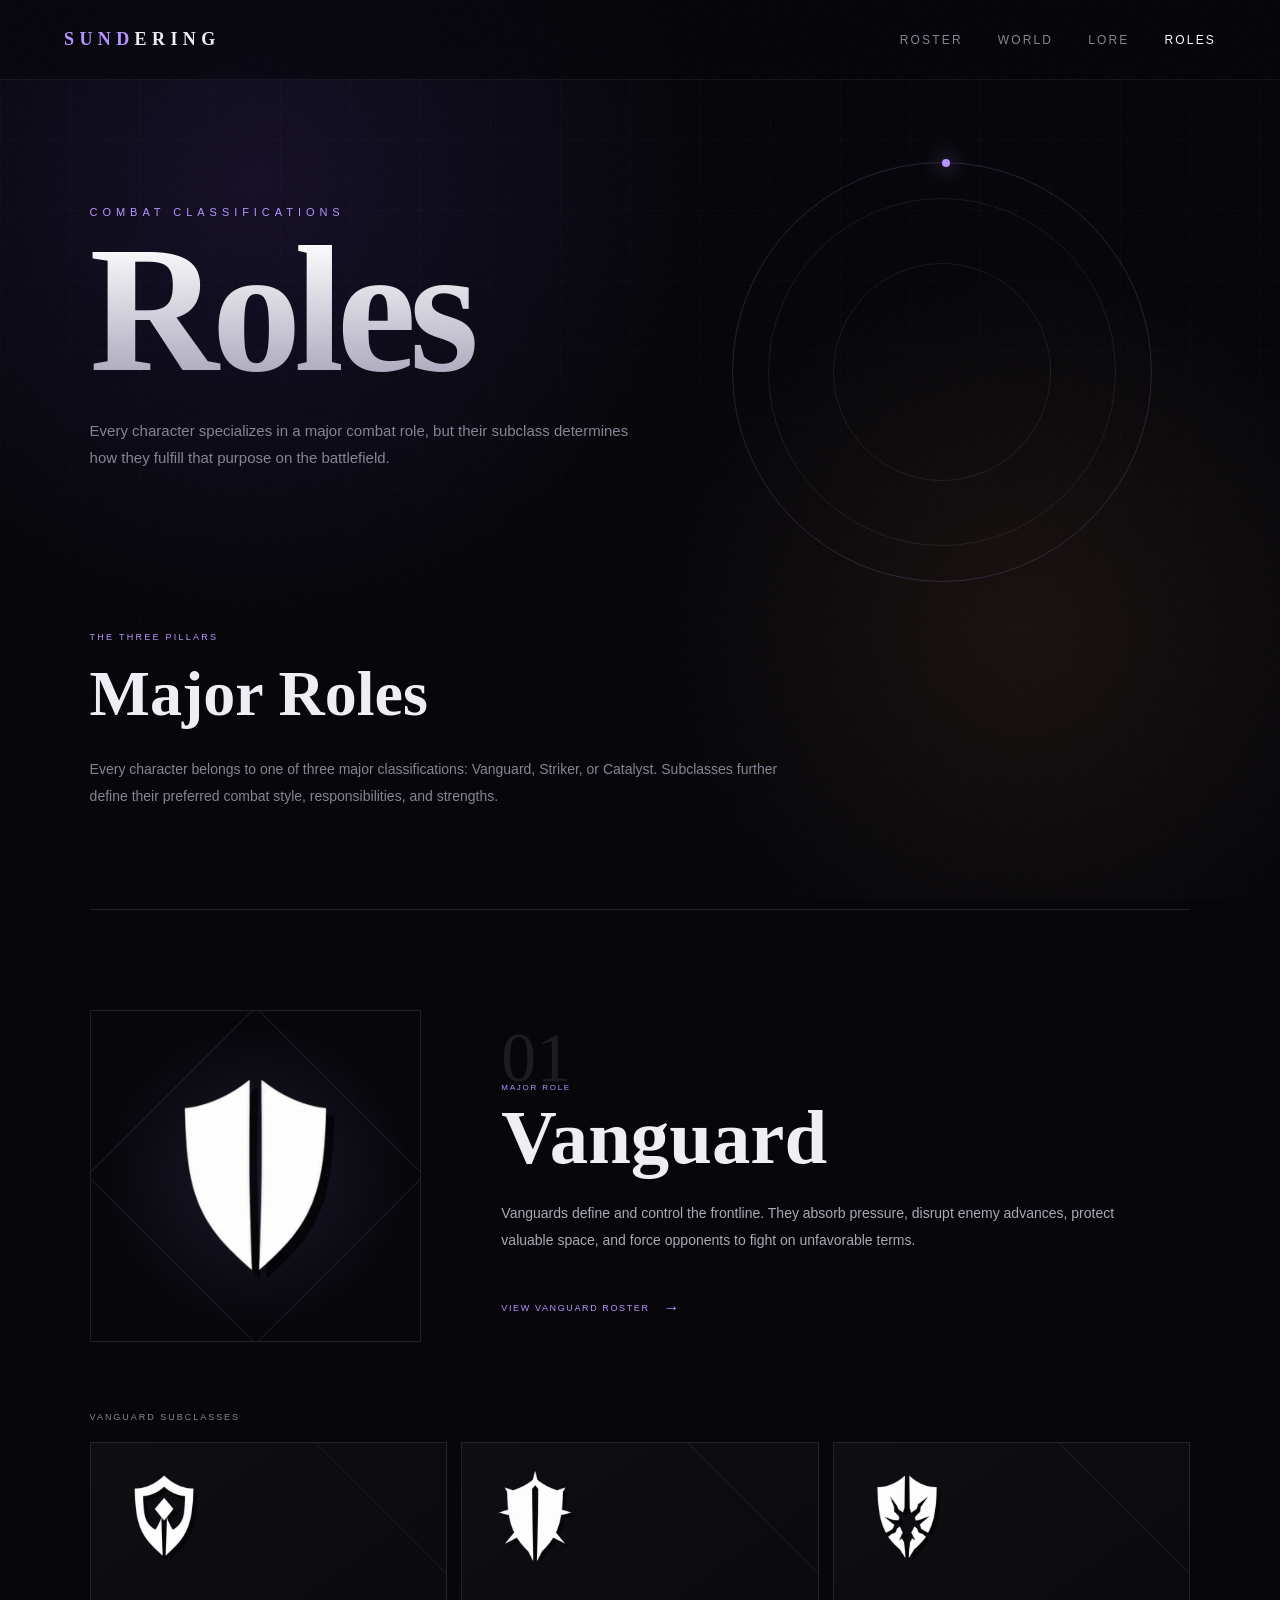
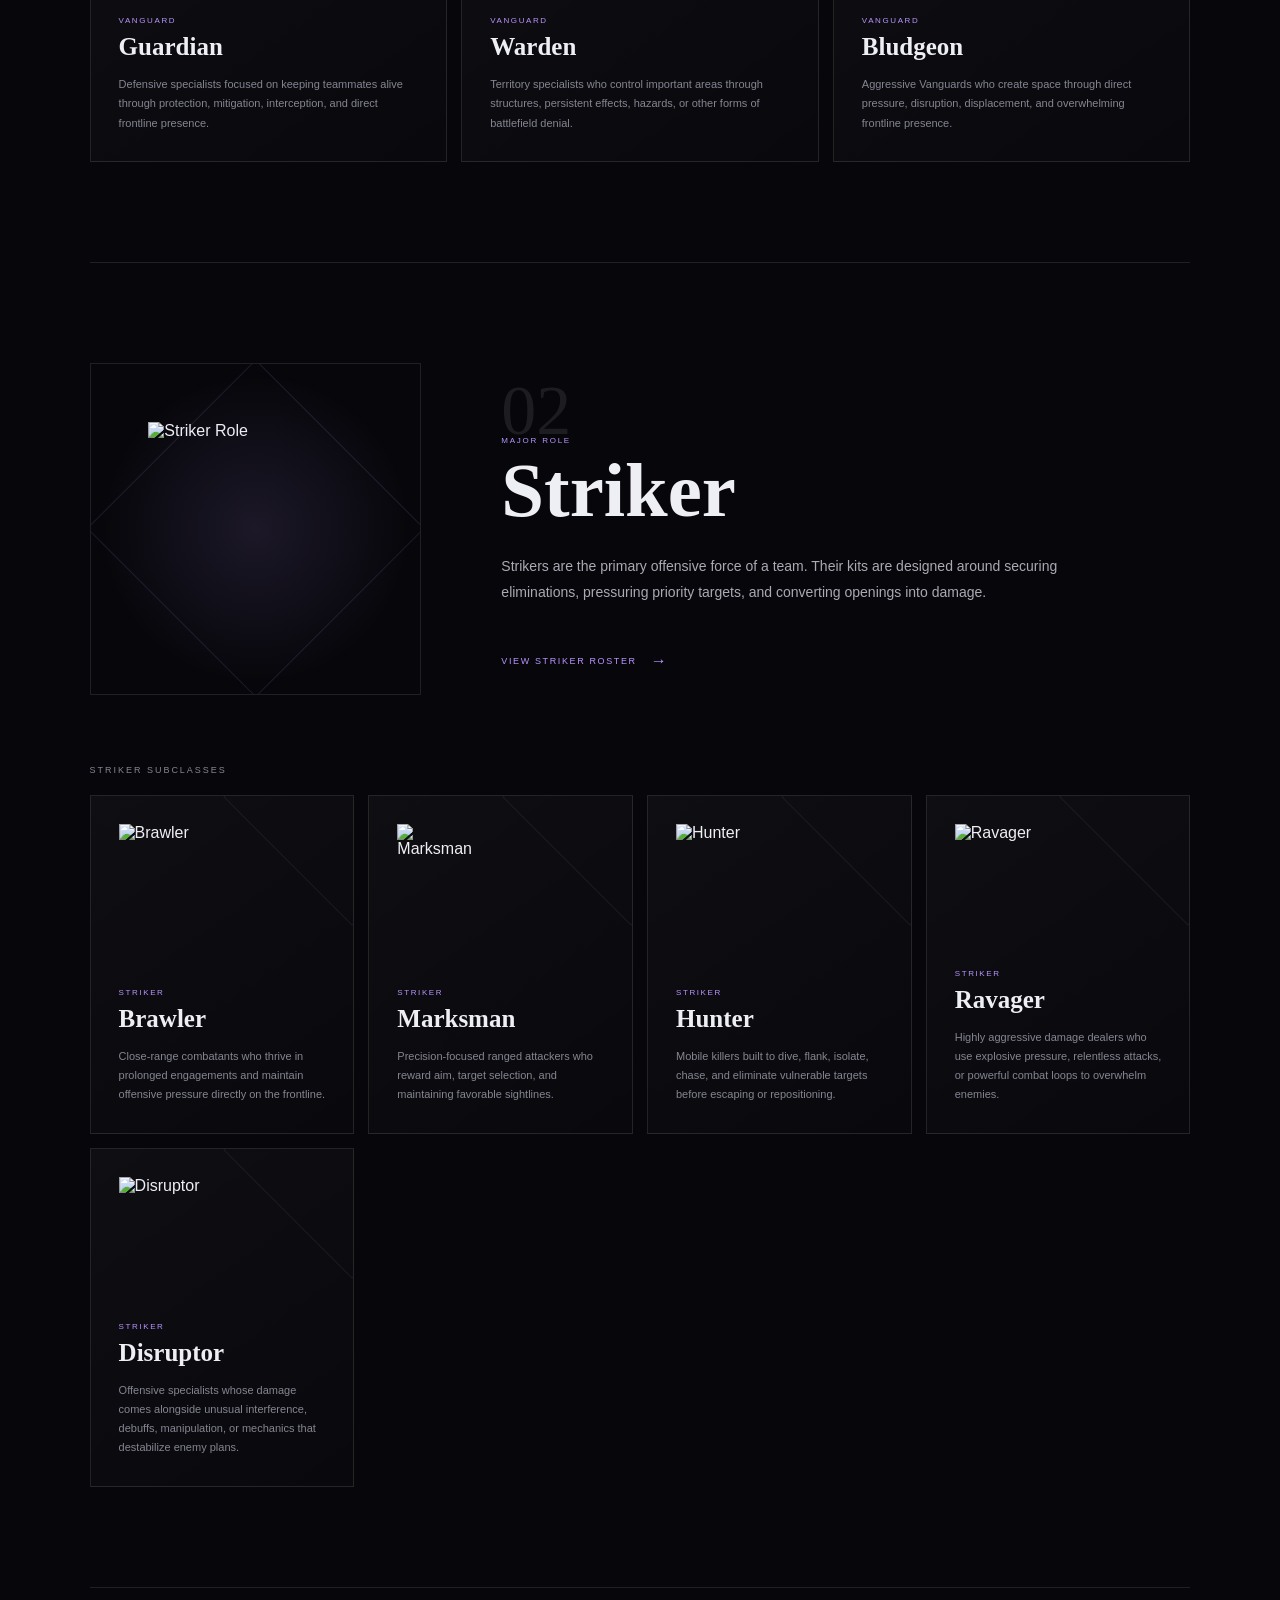
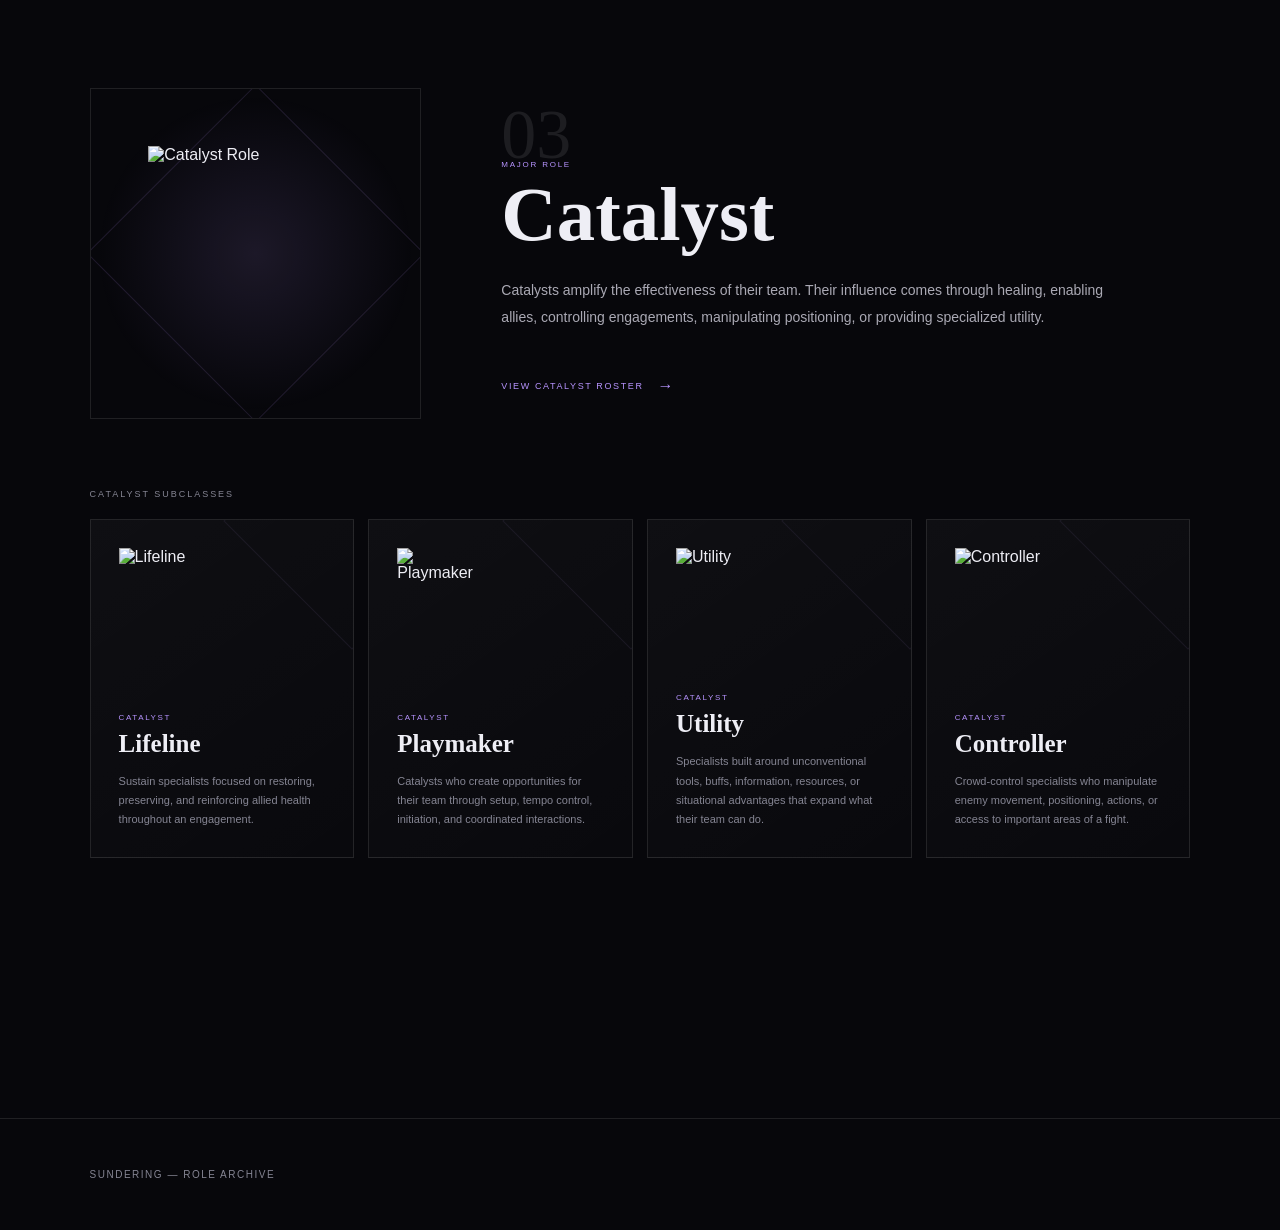
==== commit b6b3b1e1: "Update roles.html" ====
--- a/roles.html
+++ b/roles.html
@@ -166,7 +166,7 @@
                 <div class="majorRoleIcon">
 
                     <img
-                        src="Assets/Roles/Vanguard/vanguard.png"
+                        src="Assets/Roles/Vanguard/IMG_6672.png"
                         alt="Vanguard Role"
                     >
 
@@ -253,7 +253,7 @@
                     <div class="subclassIcon">
 
                         <img
-                            src="Assets/Roles/Vanguard/guardian.png"
+                            src="Assets/Roles/Vanguard/IMG_6671.png"
                             alt="Guardian"
                         >
 
@@ -300,7 +300,7 @@
                     <div class="subclassIcon">
 
                         <img
-                            src="Assets/Roles/Vanguard/warden.png"
+                            src="Assets/Roles/Vanguard/IMG_6670.png"
                             alt="Warden"
                         >
 
@@ -347,7 +347,7 @@
                     <div class="subclassIcon">
 
                         <img
-                            src="Assets/Roles/Vanguard/bludgeon.png"
+                            src="Assets/Roles/Vanguard/IMG_6669.png"
                             alt="Bludgeon"
                         >
 
--- a/css/roster.css
+++ b/css/roster.css
@@ -3149,6 +3149,12 @@
         var(--transition),
         background
         var(--transition);
+    
+    color:
+        inherit;
+
+    text-decoration:
+        none;
 }
 
 
@@ -3285,6 +3291,72 @@
 
     line-height:
         1.75;
+}
+/* =========================================================
+   ROLE ROSTER LINK
+========================================================= */
+
+.viewRoleRoster {
+
+    display:
+        inline-flex;
+
+    align-items:
+        center;
+
+    gap:
+        14px;
+
+    margin-top:
+        20px;
+
+    padding:
+        12px
+        0;
+
+    color:
+        var(--accent);
+
+    font-size:
+        9px;
+
+    letter-spacing:
+        .18em;
+
+    text-transform:
+        uppercase;
+
+    text-decoration:
+        none;
+
+    transition:
+        var(--transition);
+}
+
+
+.viewRoleRoster span {
+
+    font-size:
+        16px;
+
+    transition:
+        transform
+        .25s
+        ease;
+}
+
+
+.viewRoleRoster:hover {
+
+    color:
+        white;
+}
+
+
+.viewRoleRoster:hover span {
+
+    transform:
+        translateX(6px);
 }
 
 
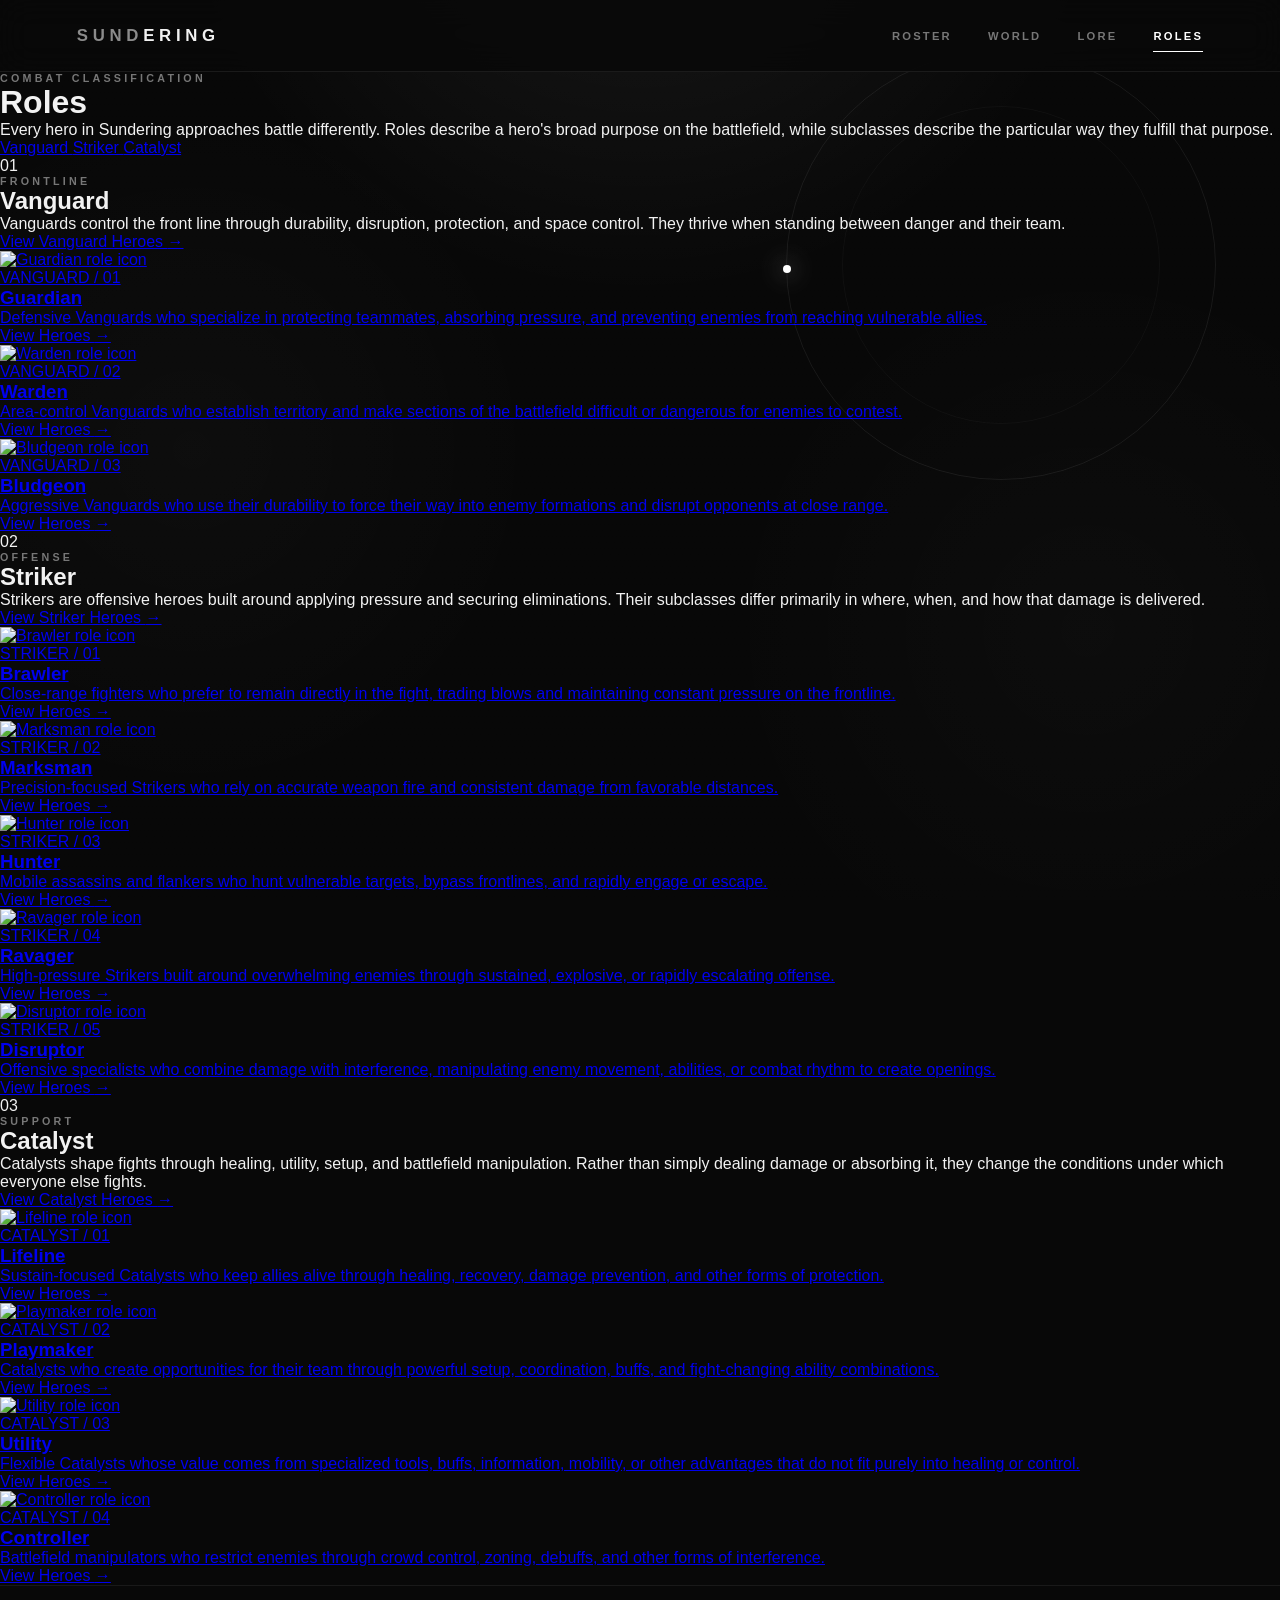
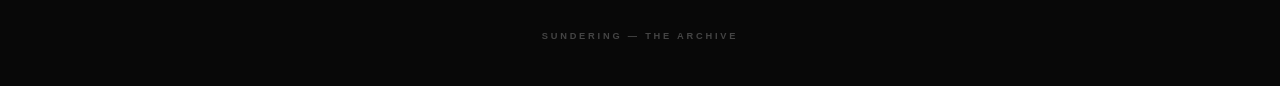
==== commit 481b560b: "Update roles.html" ====
--- a/roles.html
+++ b/roles.html
@@ -12,9 +12,16 @@
 
     <title>SUNDERING — Roles</title>
 
+    <!-- Shared roster styling -->
     <link
         rel="stylesheet"
         href="css/roster.css"
+    >
+
+    <!-- Role-page-specific styling -->
+    <link
+        rel="stylesheet"
+        href="css/roles.css"
     >
 
 </head>
@@ -85,7 +92,7 @@
 
         <div class="eyebrow">
 
-            Combat Classifications
+            Combat Classification
 
         </div>
 
@@ -99,9 +106,10 @@
 
         <p>
 
-            Every character specializes in a major combat role,
-            but their subclass determines how they fulfill that
-            purpose on the battlefield.
+            Every hero in Sundering approaches battle differently.
+            Roles describe a hero's broad purpose on the battlefield,
+            while subclasses describe the particular way they fulfill
+            that purpose.
 
         </p>
 
@@ -110,42 +118,35 @@
 
 
     <!-- =====================================================
-         ROLES PAGE
+         ROLE NAVIGATION
     ===================================================== -->
 
+    <section class="roleJumpSection">
+
+        <div class="roleJumpNav">
+
+            <a href="#vanguard">
+                Vanguard
+            </a>
+
+            <a href="#striker">
+                Striker
+            </a>
+
+            <a href="#catalyst">
+                Catalyst
+            </a>
+
+        </div>
+
+    </section>
+
+
+    <!-- =====================================================
+         ROLES
+    ===================================================== -->
+
     <main class="rolesPage">
-
-
-        <!-- =================================================
-             INTRO
-        ================================================== -->
-
-        <div class="rolesIntro">
-
-            <div class="sectionEyebrow">
-
-                The Three Pillars
-
-            </div>
-
-
-            <h2>
-
-                Major Roles
-
-            </h2>
-
-
-            <p>
-
-                Every character belongs to one of three major
-                classifications: Vanguard, Striker, or Catalyst.
-                Subclasses further define their preferred combat
-                style, responsibilities, and strengths.
-
-            </p>
-
-        </div>
 
 
         <!-- =================================================
@@ -158,87 +159,61 @@
         >
 
 
-            <div class="majorRoleHeader">
-
-
-                <!-- VANGUARD ICON -->
-
-                <div class="majorRoleIcon">
-
-                    <img
-                        src="Assets/Roles/Vanguard/IMG_6672.png"
-                        alt="Vanguard Role"
+            <!-- ROLE HEADER -->
+
+            <div class="roleSectionHeader">
+
+
+                <div class="roleNumber">
+
+                    01
+
+                </div>
+
+
+                <div class="roleHeading">
+
+
+                    <div class="eyebrow">
+
+                        Frontline
+
+                    </div>
+
+
+                    <h2>
+
+                        Vanguard
+
+                    </h2>
+
+
+                    <p>
+
+                        Vanguards control the front line through
+                        durability, disruption, protection, and space
+                        control. They thrive when standing between
+                        danger and their team.
+
+                    </p>
+
+
+                    <a
+                        class="viewRoleButton"
+                        href="index.html?role=Vanguard"
                     >
+                        View Vanguard Heroes
+                        <span>→</span>
+                    </a>
+
 
                 </div>
 
 
-                <!-- VANGUARD TEXT -->
-
-                <div class="majorRoleText">
-
-
-                    <div class="roleNumber">
-
-                        01
-
-                    </div>
-
-
-                    <div class="roleCategory">
-
-                        Major Role
-
-                    </div>
-
-
-                    <h2>
-
-                        Vanguard
-
-                    </h2>
-
-
-                    <p>
-
-                        Vanguards define and control the frontline.
-                        They absorb pressure, disrupt enemy advances,
-                        protect valuable space, and force opponents
-                        to fight on unfavorable terms.
-
-                    </p>
-
-
-                    <a
-                        href="index.html?role=Vanguard"
-                        class="viewRoleRoster"
-                    >
-
-                        View Vanguard Roster
-
-                        <span>
-                            →
-                        </span>
-
-                    </a>
-
-
-                </div>
-
-
             </div>
 
 
-            <!-- =================================================
-                 VANGUARD SUBCLASSES
-            ================================================== -->
-
-            <div class="subclassLabel">
-
-                Vanguard Subclasses
-
-            </div>
-
+            <!-- SUBCLASSES -->
 
             <div class="subclassGrid">
 
@@ -250,21 +225,23 @@
                     href="index.html?role=Guardian"
                 >
 
-                    <div class="subclassIcon">
-
-                        <img
-                            src="Assets/Roles/Vanguard/IMG_6671.png"
-                            alt="Guardian"
-                        >
-
-                    </div>
-
-
-                    <div class="subclassContent">
-
-                        <div class="subclassParent">
-
-                            Vanguard
+
+                    <div class="subclassIcon">
+
+                        <img
+                            src="Assets/Roles/Vanguard/Guardian.png"
+                            alt="Guardian role icon"
+                        >
+
+                    </div>
+
+
+                    <div class="subclassInfo">
+
+
+                        <div class="subclassNumber">
+
+                            VANGUARD / 01
 
                         </div>
 
@@ -278,14 +255,24 @@
 
                         <p>
 
-                            Defensive specialists focused on keeping
-                            teammates alive through protection,
-                            mitigation, interception, and direct
-                            frontline presence.
-
-                        </p>
-
-                    </div>
+                            Defensive Vanguards who specialize in
+                            protecting teammates, absorbing pressure,
+                            and preventing enemies from reaching
+                            vulnerable allies.
+
+                        </p>
+
+
+                        <div class="subclassLink">
+
+                            View Heroes
+                            <span>→</span>
+
+                        </div>
+
+
+                    </div>
+
 
                 </a>
 
@@ -297,21 +284,23 @@
                     href="index.html?role=Warden"
                 >
 
-                    <div class="subclassIcon">
-
-                        <img
-                            src="Assets/Roles/Vanguard/IMG_6670.png"
-                            alt="Warden"
-                        >
-
-                    </div>
-
-
-                    <div class="subclassContent">
-
-                        <div class="subclassParent">
-
-                            Vanguard
+
+                    <div class="subclassIcon">
+
+                        <img
+                            src="Assets/Roles/Vanguard/Warden.png"
+                            alt="Warden role icon"
+                        >
+
+                    </div>
+
+
+                    <div class="subclassInfo">
+
+
+                        <div class="subclassNumber">
+
+                            VANGUARD / 02
 
                         </div>
 
@@ -325,14 +314,24 @@
 
                         <p>
 
-                            Territory specialists who control
-                            important areas through structures,
-                            persistent effects, hazards, or other
-                            forms of battlefield denial.
-
-                        </p>
-
-                    </div>
+                            Area-control Vanguards who establish
+                            territory and make sections of the
+                            battlefield difficult or dangerous for
+                            enemies to contest.
+
+                        </p>
+
+
+                        <div class="subclassLink">
+
+                            View Heroes
+                            <span>→</span>
+
+                        </div>
+
+
+                    </div>
+
 
                 </a>
 
@@ -344,21 +343,23 @@
                     href="index.html?role=Bludgeon"
                 >
 
-                    <div class="subclassIcon">
-
-                        <img
-                            src="Assets/Roles/Vanguard/IMG_6669.png"
-                            alt="Bludgeon"
-                        >
-
-                    </div>
-
-
-                    <div class="subclassContent">
-
-                        <div class="subclassParent">
-
-                            Vanguard
+
+                    <div class="subclassIcon">
+
+                        <img
+                            src="Assets/Roles/Vanguard/Bludgeon.png"
+                            alt="Bludgeon role icon"
+                        >
+
+                    </div>
+
+
+                    <div class="subclassInfo">
+
+
+                        <div class="subclassNumber">
+
+                            VANGUARD / 03
 
                         </div>
 
@@ -372,14 +373,24 @@
 
                         <p>
 
-                            Aggressive Vanguards who create space
-                            through direct pressure, disruption,
-                            displacement, and overwhelming frontline
-                            presence.
-
-                        </p>
-
-                    </div>
+                            Aggressive Vanguards who use their
+                            durability to force their way into enemy
+                            formations and disrupt opponents at close
+                            range.
+
+                        </p>
+
+
+                        <div class="subclassLink">
+
+                            View Heroes
+                            <span>→</span>
+
+                        </div>
+
+
+                    </div>
+
 
                 </a>
 
@@ -400,87 +411,61 @@
         >
 
 
-            <div class="majorRoleHeader">
-
-
-                <!-- STRIKER ICON -->
-
-                <div class="majorRoleIcon">
-
-                    <img
-                        src="Assets/Roles/Striker/striker.png"
-                        alt="Striker Role"
+            <!-- ROLE HEADER -->
+
+            <div class="roleSectionHeader">
+
+
+                <div class="roleNumber">
+
+                    02
+
+                </div>
+
+
+                <div class="roleHeading">
+
+
+                    <div class="eyebrow">
+
+                        Offense
+
+                    </div>
+
+
+                    <h2>
+
+                        Striker
+
+                    </h2>
+
+
+                    <p>
+
+                        Strikers are offensive heroes built around
+                        applying pressure and securing eliminations.
+                        Their subclasses differ primarily in where,
+                        when, and how that damage is delivered.
+
+                    </p>
+
+
+                    <a
+                        class="viewRoleButton"
+                        href="index.html?role=Striker"
                     >
+                        View Striker Heroes
+                        <span>→</span>
+                    </a>
+
 
                 </div>
 
 
-                <!-- STRIKER TEXT -->
-
-                <div class="majorRoleText">
-
-
-                    <div class="roleNumber">
-
-                        02
-
-                    </div>
-
-
-                    <div class="roleCategory">
-
-                        Major Role
-
-                    </div>
-
-
-                    <h2>
-
-                        Striker
-
-                    </h2>
-
-
-                    <p>
-
-                        Strikers are the primary offensive force of a
-                        team. Their kits are designed around securing
-                        eliminations, pressuring priority targets,
-                        and converting openings into damage.
-
-                    </p>
-
-
-                    <a
-                        href="index.html?role=Striker"
-                        class="viewRoleRoster"
-                    >
-
-                        View Striker Roster
-
-                        <span>
-                            →
-                        </span>
-
-                    </a>
-
-
-                </div>
-
-
             </div>
 
 
-            <!-- =================================================
-                 STRIKER SUBCLASSES
-            ================================================== -->
-
-            <div class="subclassLabel">
-
-                Striker Subclasses
-
-            </div>
-
+            <!-- SUBCLASSES -->
 
             <div class="subclassGrid">
 
@@ -492,21 +477,23 @@
                     href="index.html?role=Brawler"
                 >
 
-                    <div class="subclassIcon">
-
-                        <img
-                            src="Assets/Roles/Striker/brawler.png"
-                            alt="Brawler"
-                        >
-
-                    </div>
-
-
-                    <div class="subclassContent">
-
-                        <div class="subclassParent">
-
-                            Striker
+
+                    <div class="subclassIcon">
+
+                        <img
+                            src="Assets/Roles/Striker/Brawler.png"
+                            alt="Brawler role icon"
+                        >
+
+                    </div>
+
+
+                    <div class="subclassInfo">
+
+
+                        <div class="subclassNumber">
+
+                            STRIKER / 01
 
                         </div>
 
@@ -520,14 +507,24 @@
 
                         <p>
 
-                            Close-range combatants who thrive in
-                            prolonged engagements and maintain
-                            offensive pressure directly on the
+                            Close-range fighters who prefer to remain
+                            directly in the fight, trading blows and
+                            maintaining constant pressure on the
                             frontline.
 
                         </p>
 
-                    </div>
+
+                        <div class="subclassLink">
+
+                            View Heroes
+                            <span>→</span>
+
+                        </div>
+
+
+                    </div>
+
 
                 </a>
 
@@ -539,21 +536,23 @@
                     href="index.html?role=Marksman"
                 >
 
-                    <div class="subclassIcon">
-
-                        <img
-                            src="Assets/Roles/Striker/marksman.png"
-                            alt="Marksman"
-                        >
-
-                    </div>
-
-
-                    <div class="subclassContent">
-
-                        <div class="subclassParent">
-
-                            Striker
+
+                    <div class="subclassIcon">
+
+                        <img
+                            src="Assets/Roles/Striker/Marksman.png"
+                            alt="Marksman role icon"
+                        >
+
+                    </div>
+
+
+                    <div class="subclassInfo">
+
+
+                        <div class="subclassNumber">
+
+                            STRIKER / 02
 
                         </div>
 
@@ -567,13 +566,23 @@
 
                         <p>
 
-                            Precision-focused ranged attackers who
-                            reward aim, target selection, and
-                            maintaining favorable sightlines.
-
-                        </p>
-
-                    </div>
+                            Precision-focused Strikers who rely on
+                            accurate weapon fire and consistent damage
+                            from favorable distances.
+
+                        </p>
+
+
+                        <div class="subclassLink">
+
+                            View Heroes
+                            <span>→</span>
+
+                        </div>
+
+
+                    </div>
+
 
                 </a>
 
@@ -585,21 +594,23 @@
                     href="index.html?role=Hunter"
                 >
 
-                    <div class="subclassIcon">
-
-                        <img
-                            src="Assets/Roles/Striker/hunter.png"
-                            alt="Hunter"
-                        >
-
-                    </div>
-
-
-                    <div class="subclassContent">
-
-                        <div class="subclassParent">
-
-                            Striker
+
+                    <div class="subclassIcon">
+
+                        <img
+                            src="Assets/Roles/Striker/Hunter.png"
+                            alt="Hunter role icon"
+                        >
+
+                    </div>
+
+
+                    <div class="subclassInfo">
+
+
+                        <div class="subclassNumber">
+
+                            STRIKER / 03
 
                         </div>
 
@@ -613,13 +624,23 @@
 
                         <p>
 
-                            Mobile killers built to dive, flank,
-                            isolate, chase, and eliminate vulnerable
-                            targets before escaping or repositioning.
-
-                        </p>
-
-                    </div>
+                            Mobile assassins and flankers who hunt
+                            vulnerable targets, bypass frontlines,
+                            and rapidly engage or escape.
+
+                        </p>
+
+
+                        <div class="subclassLink">
+
+                            View Heroes
+                            <span>→</span>
+
+                        </div>
+
+
+                    </div>
+
 
                 </a>
 
@@ -631,21 +652,23 @@
                     href="index.html?role=Ravager"
                 >
 
-                    <div class="subclassIcon">
-
-                        <img
-                            src="Assets/Roles/Striker/ravager.png"
-                            alt="Ravager"
-                        >
-
-                    </div>
-
-
-                    <div class="subclassContent">
-
-                        <div class="subclassParent">
-
-                            Striker
+
+                    <div class="subclassIcon">
+
+                        <img
+                            src="Assets/Roles/Striker/Ravager.png"
+                            alt="Ravager role icon"
+                        >
+
+                    </div>
+
+
+                    <div class="subclassInfo">
+
+
+                        <div class="subclassNumber">
+
+                            STRIKER / 04
 
                         </div>
 
@@ -659,14 +682,23 @@
 
                         <p>
 
-                            Highly aggressive damage dealers who use
-                            explosive pressure, relentless attacks,
-                            or powerful combat loops to overwhelm
-                            enemies.
-
-                        </p>
-
-                    </div>
+                            High-pressure Strikers built around
+                            overwhelming enemies through sustained,
+                            explosive, or rapidly escalating offense.
+
+                        </p>
+
+
+                        <div class="subclassLink">
+
+                            View Heroes
+                            <span>→</span>
+
+                        </div>
+
+
+                    </div>
+
 
                 </a>
 
@@ -678,21 +710,23 @@
                     href="index.html?role=Disruptor"
                 >
 
-                    <div class="subclassIcon">
-
-                        <img
-                            src="Assets/Roles/Striker/disruptor.png"
-                            alt="Disruptor"
-                        >
-
-                    </div>
-
-
-                    <div class="subclassContent">
-
-                        <div class="subclassParent">
-
-                            Striker
+
+                    <div class="subclassIcon">
+
+                        <img
+                            src="Assets/Roles/Striker/Disruptor.png"
+                            alt="Disruptor role icon"
+                        >
+
+                    </div>
+
+
+                    <div class="subclassInfo">
+
+
+                        <div class="subclassNumber">
+
+                            STRIKER / 05
 
                         </div>
 
@@ -706,14 +740,24 @@
 
                         <p>
 
-                            Offensive specialists whose damage comes
-                            alongside unusual interference, debuffs,
-                            manipulation, or mechanics that
-                            destabilize enemy plans.
-
-                        </p>
-
-                    </div>
+                            Offensive specialists who combine damage
+                            with interference, manipulating enemy
+                            movement, abilities, or combat rhythm to
+                            create openings.
+
+                        </p>
+
+
+                        <div class="subclassLink">
+
+                            View Heroes
+                            <span>→</span>
+
+                        </div>
+
+
+                    </div>
+
 
                 </a>
 
@@ -734,88 +778,62 @@
         >
 
 
-            <div class="majorRoleHeader">
-
-
-                <!-- CATALYST ICON -->
-
-                <div class="majorRoleIcon">
-
-                    <img
-                        src="Assets/Roles/Catalyst/catalyst.png"
-                        alt="Catalyst Role"
+            <!-- ROLE HEADER -->
+
+            <div class="roleSectionHeader">
+
+
+                <div class="roleNumber">
+
+                    03
+
+                </div>
+
+
+                <div class="roleHeading">
+
+
+                    <div class="eyebrow">
+
+                        Support
+
+                    </div>
+
+
+                    <h2>
+
+                        Catalyst
+
+                    </h2>
+
+
+                    <p>
+
+                        Catalysts shape fights through healing,
+                        utility, setup, and battlefield manipulation.
+                        Rather than simply dealing damage or absorbing
+                        it, they change the conditions under which
+                        everyone else fights.
+
+                    </p>
+
+
+                    <a
+                        class="viewRoleButton"
+                        href="index.html?role=Catalyst"
                     >
+                        View Catalyst Heroes
+                        <span>→</span>
+                    </a>
+
 
                 </div>
 
 
-                <!-- CATALYST TEXT -->
-
-                <div class="majorRoleText">
-
-
-                    <div class="roleNumber">
-
-                        03
-
-                    </div>
-
-
-                    <div class="roleCategory">
-
-                        Major Role
-
-                    </div>
-
-
-                    <h2>
-
-                        Catalyst
-
-                    </h2>
-
-
-                    <p>
-
-                        Catalysts amplify the effectiveness of their
-                        team. Their influence comes through healing,
-                        enabling allies, controlling engagements,
-                        manipulating positioning, or providing
-                        specialized utility.
-
-                    </p>
-
-
-                    <a
-                        href="index.html?role=Catalyst"
-                        class="viewRoleRoster"
-                    >
-
-                        View Catalyst Roster
-
-                        <span>
-                            →
-                        </span>
-
-                    </a>
-
-
-                </div>
-
-
             </div>
 
 
-            <!-- =================================================
-                 CATALYST SUBCLASSES
-            ================================================== -->
-
-            <div class="subclassLabel">
-
-                Catalyst Subclasses
-
-            </div>
-
+            <!-- SUBCLASSES -->
 
             <div class="subclassGrid">
 
@@ -827,21 +845,23 @@
                     href="index.html?role=Lifeline"
                 >
 
-                    <div class="subclassIcon">
-
-                        <img
-                            src="Assets/Roles/Catalyst/lifeline.png"
-                            alt="Lifeline"
-                        >
-
-                    </div>
-
-
-                    <div class="subclassContent">
-
-                        <div class="subclassParent">
-
-                            Catalyst
+
+                    <div class="subclassIcon">
+
+                        <img
+                            src="Assets/Roles/Catalyst/Lifeline.png"
+                            alt="Lifeline role icon"
+                        >
+
+                    </div>
+
+
+                    <div class="subclassInfo">
+
+
+                        <div class="subclassNumber">
+
+                            CATALYST / 01
 
                         </div>
 
@@ -855,13 +875,23 @@
 
                         <p>
 
-                            Sustain specialists focused on restoring,
-                            preserving, and reinforcing allied health
-                            throughout an engagement.
-
-                        </p>
-
-                    </div>
+                            Sustain-focused Catalysts who keep allies
+                            alive through healing, recovery, damage
+                            prevention, and other forms of protection.
+
+                        </p>
+
+
+                        <div class="subclassLink">
+
+                            View Heroes
+                            <span>→</span>
+
+                        </div>
+
+
+                    </div>
+
 
                 </a>
 
@@ -873,21 +903,23 @@
                     href="index.html?role=Playmaker"
                 >
 
-                    <div class="subclassIcon">
-
-                        <img
-                            src="Assets/Roles/Catalyst/playmaker.png"
-                            alt="Playmaker"
-                        >
-
-                    </div>
-
-
-                    <div class="subclassContent">
-
-                        <div class="subclassParent">
-
-                            Catalyst
+
+                    <div class="subclassIcon">
+
+                        <img
+                            src="Assets/Roles/Catalyst/Playmaker.png"
+                            alt="Playmaker role icon"
+                        >
+
+                    </div>
+
+
+                    <div class="subclassInfo">
+
+
+                        <div class="subclassNumber">
+
+                            CATALYST / 02
 
                         </div>
 
@@ -902,12 +934,23 @@
                         <p>
 
                             Catalysts who create opportunities for
-                            their team through setup, tempo control,
-                            initiation, and coordinated interactions.
-
-                        </p>
-
-                    </div>
+                            their team through powerful setup,
+                            coordination, buffs, and fight-changing
+                            ability combinations.
+
+                        </p>
+
+
+                        <div class="subclassLink">
+
+                            View Heroes
+                            <span>→</span>
+
+                        </div>
+
+
+                    </div>
+
 
                 </a>
 
@@ -919,21 +962,23 @@
                     href="index.html?role=Utility"
                 >
 
-                    <div class="subclassIcon">
-
-                        <img
-                            src="Assets/Roles/Catalyst/utility.png"
-                            alt="Utility"
-                        >
-
-                    </div>
-
-
-                    <div class="subclassContent">
-
-                        <div class="subclassParent">
-
-                            Catalyst
+
+                    <div class="subclassIcon">
+
+                        <img
+                            src="Assets/Roles/Catalyst/Utility.png"
+                            alt="Utility role icon"
+                        >
+
+                    </div>
+
+
+                    <div class="subclassInfo">
+
+
+                        <div class="subclassNumber">
+
+                            CATALYST / 03
 
                         </div>
 
@@ -947,14 +992,24 @@
 
                         <p>
 
-                            Specialists built around unconventional
-                            tools, buffs, information, resources,
-                            or situational advantages that expand
-                            what their team can do.
-
-                        </p>
-
-                    </div>
+                            Flexible Catalysts whose value comes from
+                            specialized tools, buffs, information,
+                            mobility, or other advantages that do not
+                            fit purely into healing or control.
+
+                        </p>
+
+
+                        <div class="subclassLink">
+
+                            View Heroes
+                            <span>→</span>
+
+                        </div>
+
+
+                    </div>
+
 
                 </a>
 
@@ -966,21 +1021,23 @@
                     href="index.html?role=Controller"
                 >
 
-                    <div class="subclassIcon">
-
-                        <img
-                            src="Assets/Roles/Catalyst/controller.png"
-                            alt="Controller"
-                        >
-
-                    </div>
-
-
-                    <div class="subclassContent">
-
-                        <div class="subclassParent">
-
-                            Catalyst
+
+                    <div class="subclassIcon">
+
+                        <img
+                            src="Assets/Roles/Catalyst/Controller.png"
+                            alt="Controller role icon"
+                        >
+
+                    </div>
+
+
+                    <div class="subclassInfo">
+
+
+                        <div class="subclassNumber">
+
+                            CATALYST / 04
 
                         </div>
 
@@ -994,13 +1051,23 @@
 
                         <p>
 
-                            Crowd-control specialists who manipulate
-                            enemy movement, positioning, actions, or
-                            access to important areas of a fight.
-
-                        </p>
-
-                    </div>
+                            Battlefield manipulators who restrict
+                            enemies through crowd control, zoning,
+                            debuffs, and other forms of interference.
+
+                        </p>
+
+
+                        <div class="subclassLink">
+
+                            View Heroes
+                            <span>→</span>
+
+                        </div>
+
+
+                    </div>
+
 
                 </a>
 
@@ -1020,7 +1087,7 @@
 
     <footer>
 
-        SUNDERING — ROLE ARCHIVE
+        SUNDERING — THE ARCHIVE
 
     </footer>
 
--- a/css/roster.css
+++ b/css/roster.css
@@ -1,27 +1,15 @@
-:root {
-
-    --bg: #07070b;
-    --panel: rgba(15,15,23,.9);
-
-    --text: #eeeef5;
-    --muted: #858593;
-
-    --accent: #b794ff;
-    --accent-dark: #6f4dcc;
-
-    --gold: #d8b56a;
-
-    --border: rgba(255,255,255,.1);
-
-    --transition: .35s cubic-bezier(.2,.8,.2,1);
-}
-
-
-/* =========================================================
-   GLOBAL
+/* =========================================================
+   SUNDERING — ROSTER
+========================================================= */
+
+
+/* =========================================================
+   RESET
 ========================================================= */
 
 * {
+    margin: 0;
+    padding: 0;
     box-sizing: border-box;
 }
 
@@ -30,16 +18,60 @@
 }
 
 body {
-
-    margin: 0;
-
-    background: var(--bg);
-
-    color: var(--text);
-
-    font-family: Inter, sans-serif;
-
-    overflow-x: hidden;
+    min-height: 100vh;
+
+    background:
+        #080808;
+
+    color:
+        #f2f2f2;
+
+    font-family:
+        Arial,
+        Helvetica,
+        sans-serif;
+
+    overflow-x:
+        hidden;
+}
+
+button,
+input {
+    font: inherit;
+}
+
+button {
+    color: inherit;
+}
+
+img,
+video {
+    display: block;
+    max-width: 100%;
+}
+
+
+/* =========================================================
+   SCROLLBAR
+========================================================= */
+
+::-webkit-scrollbar {
+    width: 8px;
+}
+
+::-webkit-scrollbar-track {
+    background:
+        #090909;
+}
+
+::-webkit-scrollbar-thumb {
+    background:
+        #333;
+}
+
+::-webkit-scrollbar-thumb:hover {
+    background:
+        #555;
 }
 
 
@@ -48,367 +80,331 @@
 ========================================================= */
 
 .background {
-
     position: fixed;
-
     inset: 0;
 
+    z-index: -3;
+
     pointer-events: none;
 
-    z-index: -5;
-
     background:
 
         radial-gradient(
-            circle at 20% 20%,
-            rgba(132,84,255,.12),
-            transparent 35%
+            circle at 50% -20%,
+            rgba(255, 255, 255, 0.08),
+            transparent 38%
         ),
 
         radial-gradient(
-            circle at 80% 70%,
-            rgba(255,150,80,.08),
+            circle at 15% 50%,
+            rgba(255, 255, 255, 0.025),
             transparent 30%
         ),
 
-        #07070b;
-}
-
-
-.background::before {
-
-    content: "";
+        radial-gradient(
+            circle at 85% 70%,
+            rgba(255, 255, 255, 0.02),
+            transparent 30%
+        ),
+
+        #080808;
+}
+
+
+.noise {
+    position: fixed;
+    inset: 0;
+
+    z-index: -2;
+
+    pointer-events: none;
+
+    opacity: 0.035;
+
+    background-image:
+        repeating-linear-gradient(
+            0deg,
+            rgba(255, 255, 255, 0.1) 0px,
+            rgba(255, 255, 255, 0.1) 1px,
+            transparent 1px,
+            transparent 3px
+        );
+}
+
+
+/* =========================================================
+   NAVIGATION
+========================================================= */
+
+nav {
+    position: sticky;
+    top: 0;
+
+    z-index: 1000;
+
+    min-height: 72px;
+
+    display: flex;
+    align-items: center;
+    justify-content: space-between;
+
+    padding:
+        0 6vw;
+
+    background:
+        rgba(8, 8, 8, 0.88);
+
+    border-bottom:
+        1px solid rgba(255, 255, 255, 0.08);
+
+    backdrop-filter:
+        blur(16px);
+
+    -webkit-backdrop-filter:
+        blur(16px);
+}
+
+
+.logo {
+    font-size:
+        1.05rem;
+
+    font-weight:
+        800;
+
+    letter-spacing:
+        0.28em;
+
+    white-space:
+        nowrap;
+}
+
+
+.logo span {
+    color:
+        #8b8b8b;
+}
+
+
+.navLinks {
+    display: flex;
+    align-items: center;
+
+    gap:
+        36px;
+}
+
+
+.navLinks a {
+    position: relative;
+
+    color:
+        #777;
+
+    text-decoration:
+        none;
+
+    text-transform:
+        uppercase;
+
+    font-size:
+        0.7rem;
+
+    font-weight:
+        700;
+
+    letter-spacing:
+        0.2em;
+
+    transition:
+        color 0.2s ease;
+}
+
+
+.navLinks a:hover,
+.navLinks a.active {
+    color:
+        #fff;
+}
+
+
+.navLinks a::after {
+    content:
+        "";
 
     position: absolute;
 
-    inset: 0;
-
-    background-image:
-
-        linear-gradient(
-            rgba(255,255,255,.025) 1px,
-            transparent 1px
-        ),
-
-        linear-gradient(
-            90deg,
-            rgba(255,255,255,.025) 1px,
-            transparent 1px
-        );
-
-    background-size:
-        70px
-        70px;
-
-    mask-image:
-        linear-gradient(
-            to bottom,
-            black,
-            transparent
-        );
-}
-
-
-.noise {
-
-    position: fixed;
-
-    inset: 0;
-
-    opacity: .035;
-
-    pointer-events: none;
-
-    z-index: 999;
-
-    background-image:
-        url("data:image/svg+xml,%3Csvg viewBox='0 0 200 200' xmlns='http://www.w3.org/2000/svg'%3E%3Cfilter id='n'%3E%3CfeTurbulence type='fractalNoise' baseFrequency='.9' numOctaves='4' stitchTiles='stitch'/%3E%3C/filter%3E%3Crect width='100%25' height='100%25' filter='url(%23n)' opacity='.4'/%3E%3C/svg%3E");
-}
-
-
-/* =========================================================
-   NAVIGATION
-========================================================= */
-
-nav {
-
-    position: fixed;
-
-    top: 0;
     left: 0;
     right: 0;
 
-    height: 80px;
-
-    display: flex;
-
-    align-items: center;
-
-    justify-content: space-between;
+    bottom: -10px;
+
+    height:
+        1px;
+
+    background:
+        #fff;
+
+    transform:
+        scaleX(0);
+
+    transition:
+        transform 0.2s ease;
+}
+
+
+.navLinks a:hover::after,
+.navLinks a.active::after {
+    transform:
+        scaleX(1);
+}
+
+
+/* =========================================================
+   HEADER
+========================================================= */
+
+.heroHeader {
+    position: relative;
+
+    max-width:
+        1500px;
+
+    margin:
+        0 auto;
 
     padding:
-        0
-        5vw;
-
-    z-index: 100;
-
-    border-bottom:
-        1px solid
-        rgba(255,255,255,.06);
-
-    background:
-        rgba(7,7,11,.65);
-
-    backdrop-filter:
-        blur(20px);
-}
-
-
-.logo {
-
-    font-family:
-        Cinzel,
-        serif;
+        130px 6vw 90px;
+
+    overflow:
+        hidden;
+}
+
+
+.heroHeader .eyebrow {
+    margin-bottom:
+        18px;
+}
+
+
+.eyebrow {
+    color:
+        #777;
+
+    font-size:
+        0.67rem;
 
     font-weight:
         700;
 
-    letter-spacing:
-        .3em;
-
-    font-size:
-        18px;
-}
-
-
-.logo span {
-
-    color:
-        var(--accent);
-}
-
-
-.navLinks {
-
-    display:
-        flex;
-
-    gap:
-        35px;
-}
-
-
-.navLinks a {
-
-    color:
-        var(--muted);
-
-    text-decoration:
-        none;
-
-    font-size:
-        12px;
-
-    letter-spacing:
-        .18em;
-
     text-transform:
         uppercase;
 
-    transition:
-        var(--transition);
-}
-
-
-.navLinks a:hover,
-.navLinks a.active {
-
-    color:
-        white;
-}
-
-
-/* =========================================================
-   HERO HEADER
-========================================================= */
-
-.heroHeader {
-
-    min-height:
-        75vh;
-
-    padding:
-        170px
-        7vw
-        80px;
-
-    position:
-        relative;
-
-    display:
-        flex;
-
-    flex-direction:
-        column;
-
-    justify-content:
-        center;
-}
-
-
-.eyebrow {
-
-    color:
-        var(--accent);
-
-    font-size:
-        11px;
-
     letter-spacing:
-        .45em;
+        0.3em;
+}
+
+
+.heroHeader h1 {
+    position: relative;
+
+    z-index: 2;
+
+    max-width:
+        900px;
+
+    font-size:
+        clamp(
+            4rem,
+            10vw,
+            9rem
+        );
+
+    font-weight:
+        800;
+
+    line-height:
+        0.82;
+
+    letter-spacing:
+        -0.065em;
 
     text-transform:
         uppercase;
-
-    margin-bottom:
-        20px;
-}
-
-
-.heroHeader h1 {
-
-    font-family:
-        Cinzel,
-        serif;
-
-    font-size:
-        clamp(
-            70px,
-            13vw,
-            190px
-        );
-
-    line-height:
-        .8;
-
-    margin:
-        0;
-
-    font-weight:
-        600;
-
-    letter-spacing:
-        -.04em;
-
-    background:
-        linear-gradient(
-            180deg,
-            #ffffff,
-            #aaa7bb
-        );
-
-    -webkit-background-clip:
-        text;
-
-    background-clip:
-        text;
-
-    color:
-        transparent;
 }
 
 
 .heroHeader p {
+    position: relative;
+
+    z-index: 2;
 
     max-width:
-        550px;
-
-    color:
-        var(--muted);
-
-    font-size:
-        15px;
+        620px;
+
+    margin-top:
+        42px;
+
+    color:
+        #888;
+
+    font-size:
+        0.95rem;
 
     line-height:
         1.8;
-
-    margin-top:
-        35px;
-}
-
-
-/* =========================================================
-   ORBIT
+}
+
+
+/* =========================================================
+   ORBIT DECORATION
 ========================================================= */
 
 .orbit {
-
-    position:
-        absolute;
+    position: absolute;
+
+    width:
+        430px;
+
+    height:
+        430px;
 
     right:
-        10vw;
+        5%;
 
     top:
-        18vh;
-
-    width:
-        420px;
-
-    height:
-        420px;
+        50px;
 
     border:
-        1px solid
-        rgba(183,148,255,.18);
+        1px solid rgba(255, 255, 255, 0.07);
 
     border-radius:
         50%;
 
     animation:
-        rotate
-        30s
-        linear
-        infinite;
-}
-
-
-.orbit::before,
-.orbit::after {
-
+        orbitRotate 20s linear infinite;
+}
+
+
+.orbit::before {
     content:
         "";
 
-    position:
-        absolute;
+    position: absolute;
+
+    inset:
+        55px;
+
+    border:
+        1px solid rgba(255, 255, 255, 0.035);
 
     border-radius:
         50%;
-
-    border:
-        1px solid
-        rgba(255,255,255,.08);
-}
-
-
-.orbit::before {
-
-    inset:
-        35px;
-}
-
-
-.orbit::after {
-
-    inset:
-        100px;
 }
 
 
 .orbitDot {
-
-    position:
-        absolute;
+    position: absolute;
 
     width:
         8px;
@@ -416,27 +412,24 @@
     height:
         8px;
 
-    background:
-        var(--accent);
+    top:
+        50%;
+
+    left:
+        -4px;
 
     border-radius:
         50%;
 
+    background:
+        #fff;
+
     box-shadow:
-        0
-        0
-        20px
-        var(--accent);
-
-    top:
-        -4px;
-
-    left:
-        50%;
-}
-
-
-@keyframes rotate {
+        0 0 25px rgba(255, 255, 255, 0.8);
+}
+
+
+@keyframes orbitRotate {
 
     from {
         transform:
@@ -452,1611 +445,1796 @@
 
 
 /* =========================================================
-   ROSTER
+   ROSTER SECTION
 ========================================================= */
 
 .rosterSection {
+    max-width:
+        1500px;
+
+    margin:
+        0 auto;
 
     padding:
-        40px
-        7vw
-        150px;
-}
-
+        0 6vw 130px;
+}
+
+
+/* =========================================================
+   CONTROLS
+========================================================= */
 
 .controls {
+    position: relative;
+
+    z-index: 50;
+
+    display: flex;
+    align-items: center;
+    justify-content: space-between;
+
+    gap:
+        30px;
+
+    margin-bottom:
+        45px;
+
+    padding:
+        18px 0;
+
+    border-top:
+        1px solid rgba(255, 255, 255, 0.08);
+
+    border-bottom:
+        1px solid rgba(255, 255, 255, 0.08);
+}
+
+
+/* =========================================================
+   SEARCH
+========================================================= */
+
+.search {
+    flex:
+        1;
+
+    max-width:
+        420px;
+}
+
+
+.search input {
+    width:
+        100%;
+
+    padding:
+        14px 0;
+
+    color:
+        #fff;
+
+    background:
+        transparent;
+
+    border:
+        none;
+
+    border-bottom:
+        1px solid #333;
+
+    outline:
+        none;
+
+    font-size:
+        0.72rem;
+
+    font-weight:
+        600;
+
+    letter-spacing:
+        0.18em;
+
+    transition:
+        border-color 0.2s ease;
+}
+
+
+.search input::placeholder {
+    color:
+        #555;
+}
+
+
+.search input:focus {
+    border-color:
+        #aaa;
+}
+
+
+/* =========================================================
+   ROLE FILTERS
+========================================================= */
+
+.filters {
+    display: flex;
+    align-items: center;
+
+    gap:
+        8px;
+
+    flex-wrap:
+        wrap;
+}
+
+
+.roleFilter,
+.subFilters button {
+    border:
+        1px solid rgba(255, 255, 255, 0.12);
+
+    background:
+        transparent;
+
+    color:
+        #777;
+
+    cursor:
+        pointer;
+
+    text-transform:
+        uppercase;
+
+    font-size:
+        0.64rem;
+
+    font-weight:
+        700;
+
+    letter-spacing:
+        0.14em;
+
+    transition:
+        0.2s ease;
+}
+
+
+.roleFilter {
+    min-height:
+        40px;
+
+    display: flex;
+    align-items: center;
+
+    gap:
+        10px;
+
+    padding:
+        0 15px;
+}
+
+
+.roleFilter:hover,
+.roleFilter.active,
+.subFilters button:hover,
+.subFilters button.active {
+    color:
+        #fff;
+
+    border-color:
+        rgba(255, 255, 255, 0.55);
+
+    background:
+        rgba(255, 255, 255, 0.06);
+}
+
+
+.roleGroup {
+    position:
+        relative;
+}
+
+
+.dropdownArrow {
+    display:
+        inline-block;
+
+    color:
+        #555;
+
+    font-size:
+        0.85rem;
+
+    transition:
+        transform 0.2s ease;
+}
+
+
+.roleGroup.open .dropdownArrow {
+    transform:
+        rotate(180deg);
+}
+
+
+/* =========================================================
+   SUBCLASS DROPDOWNS
+========================================================= */
+
+.subFilters {
+    position:
+        absolute;
+
+    top:
+        calc(100% + 9px);
+
+    left:
+        0;
+
+    z-index:
+        100;
+
+    min-width:
+        180px;
 
     display:
         flex;
 
+    flex-direction:
+        column;
+
+    padding:
+        7px;
+
+    background:
+        rgba(12, 12, 12, 0.98);
+
+    border:
+        1px solid rgba(255, 255, 255, 0.12);
+
+    box-shadow:
+        0 20px 50px rgba(0, 0, 0, 0.5);
+
+    opacity:
+        0;
+
+    visibility:
+        hidden;
+
+    transform:
+        translateY(-7px);
+
+    transition:
+        0.18s ease;
+}
+
+
+.roleGroup.open .subFilters {
+    opacity:
+        1;
+
+    visibility:
+        visible;
+
+    transform:
+        translateY(0);
+}
+
+
+.subFilters button {
+    width:
+        100%;
+
+    padding:
+        13px 14px;
+
+    text-align:
+        left;
+
+    border:
+        none;
+
+    border-bottom:
+        1px solid rgba(255, 255, 255, 0.06);
+}
+
+
+.subFilters button:last-child {
+    border-bottom:
+        none;
+}
+
+
+/* =========================================================
+   ROSTER GRID
+========================================================= */
+
+.roster {
+    display:
+        grid;
+
+    grid-template-columns:
+        repeat(
+            4,
+            minmax(0, 1fr)
+        );
+
+    gap:
+        16px;
+}
+
+
+.emptyRoster {
+    grid-column:
+        1 / -1;
+
+    min-height:
+        300px;
+
+    display:
+        flex;
+
     align-items:
-        flex-start;
+        center;
+
+    justify-content:
+        center;
+
+    color:
+        #555;
+
+    border:
+        1px solid rgba(255, 255, 255, 0.06);
+
+    font-size:
+        0.7rem;
+
+    letter-spacing:
+        0.3em;
+
+    text-align:
+        center;
+}
+
+
+/* =========================================================
+   HERO CARD
+========================================================= */
+
+.heroCard {
+    position:
+        relative;
+
+    overflow:
+        hidden;
+
+    cursor:
+        pointer;
+
+    background:
+        #0d0d0d;
+
+    border:
+        1px solid rgba(255, 255, 255, 0.08);
+
+    transition:
+        transform 0.25s ease,
+        border-color 0.25s ease,
+        background 0.25s ease;
+}
+
+
+.heroCard:hover {
+    transform:
+        translateY(-5px);
+
+    border-color:
+        rgba(255, 255, 255, 0.35);
+
+    background:
+        #111;
+}
+
+
+/* =========================================================
+   SQUARE HERO THUMBNAIL
+========================================================= */
+
+.heroArt {
+    position:
+        relative;
+
+    width:
+        100%;
+
+    aspect-ratio:
+        1 / 1;
+
+    overflow:
+        hidden;
+
+    background:
+        #111;
+}
+
+
+.heroArt::after {
+    content:
+        "";
+
+    position:
+        absolute;
+
+    inset:
+        0;
+
+    pointer-events:
+        none;
+
+    background:
+        linear-gradient(
+            to top,
+            rgba(0, 0, 0, 0.55),
+            transparent 45%
+        );
+}
+
+
+.heroArt img {
+    width:
+        100%;
+
+    height:
+        100%;
+
+    object-fit:
+        cover;
+
+    object-position:
+        center;
+
+    transition:
+        transform 0.4s ease,
+        filter 0.4s ease;
+}
+
+
+.heroCard:hover .heroArt img {
+    transform:
+        scale(1.035);
+
+    filter:
+        brightness(1.07);
+}
+
+
+.heroArtFallback {
+    display:
+        flex;
+
+    align-items:
+        center;
+
+    justify-content:
+        center;
+
+    color:
+        #2d2d2d;
+
+    font-size:
+        clamp(
+            5rem,
+            12vw,
+            10rem
+        );
+
+    font-weight:
+        900;
+}
+
+
+/* =========================================================
+   HERO CARD INFO
+========================================================= */
+
+.heroInfo {
+    position:
+        relative;
+
+    z-index:
+        2;
+
+    padding:
+        21px 20px 24px;
+}
+
+
+.heroName {
+    color:
+        #fff;
+
+    font-size:
+        1.15rem;
+
+    font-weight:
+        800;
+
+    text-transform:
+        uppercase;
+
+    letter-spacing:
+        0.05em;
+}
+
+
+.heroTitle {
+    min-height:
+        35px;
+
+    margin-top:
+        7px;
+
+    color:
+        #666;
+
+    font-size:
+        0.72rem;
+
+    line-height:
+        1.45;
+}
+
+
+.heroRole {
+    margin-top:
+        18px;
+
+    color:
+        #999;
+
+    font-size:
+        0.58rem;
+
+    font-weight:
+        700;
+
+    text-transform:
+        uppercase;
+
+    letter-spacing:
+        0.22em;
+}
+
+
+/* =========================================================
+   FOOTER
+========================================================= */
+
+footer {
+    padding:
+        45px 6vw;
+
+    color:
+        #444;
+
+    border-top:
+        1px solid rgba(255, 255, 255, 0.07);
+
+    text-align:
+        center;
+
+    font-size:
+        0.58rem;
+
+    font-weight:
+        700;
+
+    letter-spacing:
+        0.3em;
+}
+
+
+/* =========================================================
+   HERO MODAL
+========================================================= */
+
+.modal {
+    position:
+        fixed;
+
+    inset:
+        0;
+
+    z-index:
+        2000;
+
+    overflow-y:
+        auto;
+
+    background:
+        rgba(0, 0, 0, 0.88);
+
+    backdrop-filter:
+        blur(12px);
+
+    -webkit-backdrop-filter:
+        blur(12px);
+
+    opacity:
+        0;
+
+    visibility:
+        hidden;
+
+    transition:
+        opacity 0.2s ease,
+        visibility 0.2s ease;
+}
+
+
+.modal.open {
+    opacity:
+        1;
+
+    visibility:
+        visible;
+}
+
+
+.modalContent {
+    width:
+        min(1300px, 94vw);
+
+    min-height:
+        100vh;
+
+    margin:
+        0 auto;
+
+    padding:
+        90px 0 120px;
+}
+
+
+.close {
+    position:
+        fixed;
+
+    top:
+        25px;
+
+    right:
+        30px;
+
+    z-index:
+        2100;
+
+    width:
+        48px;
+
+    height:
+        48px;
+
+    display:
+        flex;
+
+    align-items:
+        center;
+
+    justify-content:
+        center;
+
+    color:
+        #888;
+
+    background:
+        rgba(10, 10, 10, 0.85);
+
+    border:
+        1px solid rgba(255, 255, 255, 0.12);
+
+    cursor:
+        pointer;
+
+    font-size:
+        1.8rem;
+
+    font-weight:
+        200;
+
+    line-height:
+        1;
+
+    transition:
+        0.2s ease;
+}
+
+
+.close:hover {
+    color:
+        #fff;
+
+    border-color:
+        #777;
+}
+
+
+/* =========================================================
+   CHARACTER HEADER
+========================================================= */
+
+.detailHeader {
+    display:
+        grid;
+
+    grid-template-columns:
+        minmax(300px, 0.9fr)
+        minmax(0, 1.1fr);
+
+    align-items:
+        center;
+
+    gap:
+        clamp(45px, 7vw, 100px);
+
+    min-height:
+        540px;
+
+    padding-bottom:
+        75px;
+}
+
+
+/* =========================================================
+   CHARACTER HERO ART
+========================================================= */
+
+.detailArt {
+    position:
+        relative;
+
+    width:
+        100%;
+
+    height:
+        560px;
+
+    overflow:
+        hidden;
+
+    background:
+        #0d0d0d;
+
+    border:
+        1px solid rgba(255, 255, 255, 0.08);
+}
+
+
+.detailArt::after {
+    content:
+        "";
+
+    position:
+        absolute;
+
+    inset:
+        0;
+
+    pointer-events:
+        none;
+
+    background:
+        linear-gradient(
+            to top,
+            rgba(0, 0, 0, 0.3),
+            transparent 45%
+        );
+}
+
+
+.detailArt img {
+    width:
+        100%;
+
+    height:
+        100%;
+
+    object-fit:
+        cover;
+
+    object-position:
+        center top;
+}
+
+
+.detailArtFallback {
+    width:
+        100%;
+
+    height:
+        100%;
+
+    display:
+        flex;
+
+    align-items:
+        center;
+
+    justify-content:
+        center;
+
+    color:
+        #252525;
+
+    font-size:
+        12rem;
+
+    font-weight:
+        900;
+}
+
+
+/* =========================================================
+   CHARACTER TEXT
+========================================================= */
+
+.detailName {
+    margin-top:
+        14px;
+
+    color:
+        #fff;
+
+    font-size:
+        clamp(
+            3.2rem,
+            7vw,
+            6.8rem
+        );
+
+    font-weight:
+        900;
+
+    line-height:
+        0.88;
+
+    letter-spacing:
+        -0.055em;
+
+    text-transform:
+        uppercase;
+}
+
+
+.detailTitle {
+    margin-top:
+        20px;
+
+    color:
+        #888;
+
+    font-size:
+        1rem;
+
+    letter-spacing:
+        0.04em;
+}
+
+
+.detailDescription {
+    max-width:
+        650px;
+
+    margin-top:
+        30px;
+
+    color:
+        #aaa;
+
+    font-size:
+        0.95rem;
+
+    line-height:
+        1.85;
+}
+
+
+/* =========================================================
+   TAGS
+========================================================= */
+
+.tags {
+    display:
+        flex;
+
+    flex-wrap:
+        wrap;
+
+    gap:
+        8px;
+
+    margin-top:
+        30px;
+}
+
+
+.tag {
+    padding:
+        8px 11px;
+
+    color:
+        #999;
+
+    border:
+        1px solid rgba(255, 255, 255, 0.12);
+
+    font-size:
+        0.58rem;
+
+    font-weight:
+        700;
+
+    text-transform:
+        uppercase;
+
+    letter-spacing:
+        0.16em;
+}
+
+
+/* =========================================================
+   CHARACTER NAVIGATION TABS
+========================================================= */
+
+.characterTabs {
+    position:
+        sticky;
+
+    top:
+        72px;
+
+    z-index:
+        150;
+
+    display:
+        flex;
+
+    gap:
+        0;
+
+    margin-bottom:
+        60px;
+
+    background:
+        rgba(8, 8, 8, 0.96);
+
+    border-top:
+        1px solid rgba(255, 255, 255, 0.08);
+
+    border-bottom:
+        1px solid rgba(255, 255, 255, 0.08);
+
+    backdrop-filter:
+        blur(14px);
+
+    -webkit-backdrop-filter:
+        blur(14px);
+}
+
+
+.characterTab {
+    position:
+        relative;
+
+    padding:
+        19px 26px;
+
+    color:
+        #555;
+
+    background:
+        transparent;
+
+    border:
+        none;
+
+    cursor:
+        pointer;
+
+    text-transform:
+        uppercase;
+
+    font-size:
+        0.65rem;
+
+    font-weight:
+        700;
+
+    letter-spacing:
+        0.18em;
+
+    transition:
+        color 0.2s ease;
+}
+
+
+.characterTab:hover {
+    color:
+        #aaa;
+}
+
+
+.characterTab.active {
+    color:
+        #fff;
+}
+
+
+.characterTab::after {
+    content:
+        "";
+
+    position:
+        absolute;
+
+    left:
+        25px;
+
+    right:
+        25px;
+
+    bottom:
+        -1px;
+
+    height:
+        1px;
+
+    background:
+        #fff;
+
+    transform:
+        scaleX(0);
+
+    transition:
+        transform 0.2s ease;
+}
+
+
+.characterTab.active::after {
+    transform:
+        scaleX(1);
+}
+
+
+/* =========================================================
+   CHARACTER PANELS
+========================================================= */
+
+.characterPanel {
+    display:
+        none;
+
+    animation:
+        panelFade 0.25s ease;
+}
+
+
+.characterPanel.active {
+    display:
+        block;
+}
+
+
+@keyframes panelFade {
+
+    from {
+        opacity:
+            0;
+
+        transform:
+            translateY(8px);
+    }
+
+    to {
+        opacity:
+            1;
+
+        transform:
+            translateY(0);
+    }
+
+}
+
+
+.sectionTitle {
+    margin-bottom:
+        32px;
+
+    color:
+        #777;
+
+    font-size:
+        0.68rem;
+
+    font-weight:
+        700;
+
+    text-transform:
+        uppercase;
+
+    letter-spacing:
+        0.3em;
+}
+
+
+/* =========================================================
+   COMBAT PROFILE
+========================================================= */
+
+.combatProfile {
+    display:
+        grid;
+
+    grid-template-columns:
+        minmax(350px, 0.9fr)
+        minmax(300px, 1.1fr);
+
+    gap:
+        70px;
+
+    align-items:
+        center;
+
+    padding:
+        40px;
+
+    background:
+        rgba(255, 255, 255, 0.015);
+
+    border:
+        1px solid rgba(255, 255, 255, 0.08);
+}
+
+
+/* =========================================================
+   RADAR CHART
+========================================================= */
+
+.radarChart {
+    width:
+        100%;
+
+    max-width:
+        500px;
+
+    margin:
+        0 auto;
+}
+
+
+.radarSVG {
+    width:
+        100%;
+
+    height:
+        auto;
+
+    overflow:
+        visible;
+}
+
+
+.radarGrid {
+    fill:
+        none;
+
+    stroke:
+        rgba(255, 255, 255, 0.11);
+
+    stroke-width:
+        1;
+}
+
+
+.radarAxis {
+    stroke:
+        rgba(255, 255, 255, 0.08);
+
+    stroke-width:
+        1;
+}
+
+
+.radarData {
+    fill:
+        rgba(255, 255, 255, 0.12);
+
+    stroke:
+        rgba(255, 255, 255, 0.9);
+
+    stroke-width:
+        2;
+
+    filter:
+        drop-shadow(
+            0 0 8px
+            rgba(255, 255, 255, 0.15)
+        );
+}
+
+
+.radarPoint {
+    fill:
+        #fff;
+}
+
+
+.radarLabel {
+    fill:
+        #777;
+
+    font-size:
+        10px;
+
+    font-weight:
+        700;
+
+    letter-spacing:
+        1px;
+}
+
+
+/* =========================================================
+   PROFILE STATS
+========================================================= */
+
+.profileStats {
+    display:
+        flex;
+
+    flex-direction:
+        column;
+
+    gap:
+        23px;
+}
+
+
+.profileStatTop {
+    display:
+        flex;
 
     justify-content:
         space-between;
 
     gap:
-        30px;
+        20px;
 
     margin-bottom:
-        50px;
-}
-
-
-.search {
-
-    width:
-        300px;
-}
-
-
-.search input {
-
-    width:
-        100%;
-
-    padding:
-        16px
-        20px;
-
-    background:
-        transparent;
-
-    border:
-        none;
-
-    border-bottom:
-        1px solid
-        var(--border);
-
-    color:
-        white;
-
-    outline:
-        none;
-
-    font-size:
-        13px;
-}
-
-
-.search input:focus {
-
-    border-color:
-        var(--accent);
-}
-
-
-/* =========================================================
-   ROLE FILTER SYSTEM
-========================================================= */
-
-.filters {
-
-    display:
-        flex;
-
-    align-items:
-        flex-start;
-
-    gap:
-        10px;
-
-    flex-wrap:
-        wrap;
-}
-
-
-.roleGroup {
-
+        9px;
+
+    color:
+        #888;
+
+    font-size:
+        0.67rem;
+
+    font-weight:
+        700;
+
+    text-transform:
+        uppercase;
+
+    letter-spacing:
+        0.13em;
+}
+
+
+.profileStatTop span:last-child {
+    color:
+        #ccc;
+}
+
+
+.profileBar {
     position:
         relative;
-}
-
-
-.roleFilter,
-.allFilter {
 
     height:
-        42px;
-
-    min-width:
-        125px;
-
-    padding:
-        0
-        16px;
-
-    border:
-        1px solid
-        var(--border);
-
-    background:
-        rgba(255,255,255,.015);
-
-    color:
-        var(--muted);
-
-    font-size:
-        10px;
-
-    letter-spacing:
-        .15em;
-
-    text-transform:
-        uppercase;
-
-    cursor:
-        pointer;
-
-    transition:
-        var(--transition);
-
-    display:
-        flex;
-
-    align-items:
-        center;
-
-    justify-content:
-        center;
-
-    gap:
-        12px;
-}
-
-
-.roleFilter:hover,
-.roleFilter.active,
-.allFilter:hover,
-.allFilter.active {
-
-    color:
-        white;
-
-    border-color:
-        var(--accent);
-
-    background:
-        rgba(183,148,255,.08);
-}
-
-
-.dropdownArrow {
-
-    font-size:
-        14px;
-
-    line-height:
-        1;
-
-    transition:
-        transform
-        .25s
-        ease;
-}
-
-
-.roleGroup.open
-.dropdownArrow {
-
-    transform:
-        rotate(180deg);
-}
-
-
-.subFilters {
-
-    position:
-        absolute;
-
-    top:
-        calc(100% + 8px);
-
-    left:
-        0;
-
-    min-width:
-        100%;
-
-    padding:
-        6px;
-
-    display:
-        flex;
-
-    flex-direction:
-        column;
-
-    gap:
         3px;
-
-    background:
-        rgba(10,10,16,.97);
-
-    border:
-        1px solid
-        var(--border);
-
-    box-shadow:
-        0
-        20px
-        50px
-        rgba(0,0,0,.5);
-
-    backdrop-filter:
-        blur(20px);
-
-    opacity:
-        0;
-
-    visibility:
-        hidden;
-
-    transform:
-        translateY(-6px);
-
-    transition:
-        opacity .2s ease,
-        transform .2s ease,
-        visibility .2s ease;
-
-    z-index:
-        50;
-}
-
-
-.roleGroup.open
-.subFilters {
-
-    opacity:
-        1;
-
-    visibility:
-        visible;
-
-    transform:
-        translateY(0);
-}
-
-
-.subFilters button {
-
-    width:
-        100%;
-
-    padding:
-        11px
-        14px;
-
-    border:
-        none;
-
-    background:
-        transparent;
-
-    color:
-        var(--muted);
-
-    text-align:
-        left;
-
-    font-family:
-        Inter,
-        sans-serif;
-
-    font-size:
-        9px;
-
-    letter-spacing:
-        .12em;
-
-    text-transform:
-        uppercase;
-
-    cursor:
-        pointer;
-
-    transition:
-        var(--transition);
-
-    white-space:
-        nowrap;
-}
-
-
-.subFilters button:hover,
-.subFilters button.active {
-
-    color:
-        white;
-
-    background:
-        rgba(183,148,255,.1);
-}
-
-
-/* =========================================================
-   HERO GRID
-========================================================= */
-
-.roster {
-
-    display:
-        grid;
-
-    grid-template-columns:
-        repeat(
-            auto-fill,
-            minmax(230px,1fr)
-        );
-
-    gap:
-        14px;
-}
-
-
-/* =========================================================
-   HERO CARD
-========================================================= */
-
-.heroCard {
-
-    position:
-        relative;
-
-    aspect-ratio:
-        1 / 1;
 
     overflow:
         hidden;
 
-    cursor:
-        pointer;
-
-    border:
-        1px solid
-        rgba(255,255,255,.07);
-
-    background:
-        linear-gradient(
-            145deg,
-            rgba(255,255,255,.04),
-            rgba(255,255,255,.01)
-        );
-
-    transition:
-        transform var(--transition),
-        border-color var(--transition);
-}
-
-
-.heroCard:hover {
-
-    transform:
-        translateY(-8px);
-
-    border-color:
-        rgba(183,148,255,.5);
-}
-
-
-.heroCard::after {
-
-    content:
-        "";
-
-    position:
-        absolute;
-
-    inset:
-        0;
-
-    background:
-        linear-gradient(
-            to top,
-            rgba(5,5,8,.95) 0%,
-            rgba(5,5,8,.65) 22%,
-            rgba(5,5,8,.15) 48%,
-            transparent 70%
-        );
-
-    pointer-events:
-        none;
-
-    z-index:
-        1;
-}
-
-
-.heroArt {
-
-    position:
-        absolute;
-
-    inset:
-        0;
-
-    overflow:
-        hidden;
-
-    background:
-        radial-gradient(
-            circle at 50% 35%,
-            rgba(183,148,255,.25),
-            transparent 55%
-        );
-}
-
-
-.heroArt img {
-
-    width:
-        100%;
-
+    background:
+        rgba(255, 255, 255, 0.08);
+}
+
+
+.profileBarFill {
     height:
         100%;
 
-    object-fit:
-        cover;
-
-    object-position:
-        center;
-
-    transition:
-        transform
-        .6s
-        ease;
-}
-
-
-.heroCard:hover
-.heroArt img {
-
-    transform:
-        scale(1.08);
-}
-
-
-.heroInfo {
-
-    position:
-        absolute;
-
-    left:
-        25px;
-
-    right:
-        25px;
-
-    bottom:
-        22px;
-
-    z-index:
-        2;
-}
-
-
-.heroName {
-
-    font-family:
-        Cinzel,
-        serif;
-
-    font-size:
-        24px;
-}
-
-
-.heroTitle {
-
-    color:
-        var(--muted);
-
-    font-size:
-        10px;
-
-    text-transform:
-        uppercase;
-
-    letter-spacing:
-        .18em;
-
-    margin-top:
-        5px;
-}
-
-
-.heroRole {
-
-    display:
-        inline-block;
-
-    margin-top:
-        14px;
-
-    color:
-        var(--accent);
-
-    font-size:
-        9px;
-
-    letter-spacing:
-        .12em;
-
-    text-transform:
-        uppercase;
-}
-
-
-/* =========================================================
-   HERO MODAL
-========================================================= */
-
-.modal {
-
-    position:
-        fixed;
-
-    inset:
-        0;
-
-    z-index:
-        500;
-
-    display:
-        none;
-
-    background:
-        rgba(0,0,0,.88);
-
-    backdrop-filter:
-        blur(18px);
-
-    overflow-y:
-        auto;
-}
-
-
-.modal.open {
-
-    display:
-        block;
-}
-
-
-.modalContent {
-
-    min-height:
-        100vh;
-
-    padding:
-        100px
-        7vw;
-}
-
-
-.close {
-
-    position:
-        fixed;
-
-    top:
-        30px;
-
-    right:
-        40px;
-
-    width:
-        45px;
-
-    height:
-        45px;
-
-    border:
-        1px solid
-        var(--border);
-
-    background:
-        rgba(0,0,0,.5);
-
-    color:
-        white;
-
-    font-size:
-        20px;
-
-    cursor:
-        pointer;
-
-    z-index:
-        20;
-}
-
-
-/* =========================================================
-   HERO DETAIL HEADER
-========================================================= */
-
-.detailHeader {
-
-    display:
-        grid;
-
-    grid-template-columns:
-        1fr
-        1fr;
-
-    gap:
-        70px;
-
-    align-items:
-        center;
-
-    min-height:
-        70vh;
-}
-
-
-.detailArt {
-
-    height:
-        600px;
-
-    overflow:
-        hidden;
-
-    position:
-        relative;
-
-    border:
-        1px solid
-        var(--border);
-
-    background:
-        radial-gradient(
-            circle,
-            rgba(183,148,255,.2),
-            transparent 65%
-        );
-}
-
-
-.detailArt img {
-
-    width:
-        100%;
-
-    height:
-        100%;
-
-    object-fit:
-        contain;
-
-    object-position:
-        center;
-}
-
-
-.detailName {
-
-    font-family:
-        Cinzel,
-        serif;
-
-    font-size:
-        clamp(
-            50px,
-            7vw,
-            100px
-        );
-
-    line-height:
-        .9;
-
-    margin:
-        0;
-}
-
-
-.detailTitle {
-
-    color:
-        var(--accent);
-
-    letter-spacing:
-        .25em;
-
-    text-transform:
-        uppercase;
-
-    font-size:
-        11px;
-
-    margin:
-        20px
-        0;
-}
-
-
-.detailDescription {
-
-    max-width:
-        600px;
-
-    color:
-        #aaa9b4;
-
-    line-height:
-        1.9;
-
-    font-size:
-        14px;
-}
-
-
-.tags {
-
-    display:
-        flex;
-
-    gap:
-        8px;
-
-    flex-wrap:
-        wrap;
-
-    margin-top:
-        25px;
-}
-
-
-.tag {
-
-    padding:
-        8px
-        12px;
-
-    border:
-        1px solid
-        var(--border);
-
-    font-size:
-        9px;
-
-    letter-spacing:
-        .12em;
-
-    text-transform:
-        uppercase;
-
-    color:
-        var(--muted);
-}
-
-
-/* =========================================================
-   CHARACTER TABS
-========================================================= */
-
-.characterTabs {
-
-    display:
-        flex;
-
-    gap:
-        8px;
-
-    margin-top:
-        60px;
-
-    margin-bottom:
-        40px;
-
-    border-bottom:
-        1px solid
-        var(--border);
-
-    overflow-x:
-        auto;
-}
-
-
-.characterTab {
-
-    position:
-        relative;
-
-    padding:
-        14px
-        18px;
-
-    border:
-        none;
-
-    background:
-        transparent;
-
-    color:
-        var(--muted);
-
-    font-family:
-        Inter,
-        sans-serif;
-
-    font-size:
-        9px;
-
-    letter-spacing:
-        .18em;
-
-    text-transform:
-        uppercase;
-
-    cursor:
-        pointer;
-
-    white-space:
-        nowrap;
-}
-
-
-.characterTab::after {
-
-    content:
-        "";
-
-    position:
-        absolute;
-
-    left:
-        0;
-
-    right:
-        0;
-
-    bottom:
-        -1px;
-
-    height:
-        2px;
-
-    background:
-        var(--accent);
-
-    transform:
-        scaleX(0);
-
-    transition:
-        transform
-        .25s
-        ease;
-}
-
-
-.characterTab:hover {
-
-    color:
-        white;
-}
-
-
-.characterTab.active {
-
-    color:
-        white;
-}
-
-
-.characterTab.active::after {
-
-    transform:
-        scaleX(1);
-}
-
-
-/* =========================================================
-   CHARACTER PANELS
-========================================================= */
-
-.characterPanel {
-
-    display:
-        none;
-
-    padding-bottom:
-        100px;
-}
-
-
-.characterPanel.active {
-
-    display:
-        block;
-}
-
-
-/* =========================================================
-   SECTION TITLES
-========================================================= */
-
-.sectionTitle {
-
-    font-family:
-        Cinzel,
-        serif;
-
-    font-size:
-        30px;
-
-    margin-bottom:
-        30px;
-}
-
-
-/* =========================================================
-   COMBAT PROFILE
-========================================================= */
-
-.combatProfile {
-
-    display:
-        grid;
-
-    grid-template-columns:
-        minmax(400px,600px)
-        minmax(230px,1fr);
-
-    gap:
-        60px;
-
-    align-items:
-        center;
-
-    max-width:
-        1000px;
-}
-
-
-/* =========================================================
-   RADAR CHART
-========================================================= */
-
-.radarChart {
-
-    width:
-        100%;
-
-    max-width:
-        600px;
-}
-
-
-.radarSvg {
-
-    display:
-        block;
-
-    width:
-        100%;
-
-    height:
-        auto;
-
-    overflow:
-        visible;
-}
-
-
-.radarGrid {
-
-    fill:
-        rgba(255,255,255,.012);
-
-    stroke:
-        rgba(255,255,255,.1);
-
-    stroke-width:
-        1;
-}
-
-
-.radarAxis {
-
-    stroke:
-        rgba(255,255,255,.1);
-
-    stroke-width:
-        1;
-}
-
-
-.radarProfile {
-
-    fill:
-        rgba(183,148,255,.18);
-
-    stroke:
-        var(--accent);
-
-    stroke-width:
-        2;
-
-    stroke-linejoin:
-        round;
-
-    filter:
-        drop-shadow(
-            0
-            0
-            8px
-            rgba(183,148,255,.2)
-        );
-}
-
-
-.radarPoint {
-
-    fill:
-        var(--accent);
-
-    stroke:
-        var(--bg);
-
-    stroke-width:
-        2;
-}
-
-
-.radarLabel {
-
-    fill:
-        var(--muted);
-
-    font-family:
-        Inter,
-        sans-serif;
-
-    font-size:
-        12px;
-
-    font-weight:
-        500;
-
-    letter-spacing:
-        .07em;
-
-    text-transform:
-        uppercase;
-}
-
-
-/* =========================================================
-   PROFILE VALUE LIST
-========================================================= */
-
-.profileStats {
-
-    display:
-        flex;
-
-    flex-direction:
-        column;
-
-    border-top:
-        1px solid
-        var(--border);
-}
-
-
-.profileStat {
-
-    display:
-        flex;
-
-    align-items:
-        center;
-
-    justify-content:
-        space-between;
-
-    gap:
-        20px;
-
-    padding:
-        16px
-        0;
-
-    border-bottom:
-        1px solid
-        var(--border);
-}
-
-
-.profileStatName {
-
-    color:
-        var(--muted);
-
-    font-size:
-        9px;
-
-    letter-spacing:
-        .16em;
-
-    text-transform:
-        uppercase;
-}
-
-
-.profileStatValue {
-
-    color:
-        white;
-
-    font-family:
-        Cinzel,
-        serif;
-
-    font-size:
-        18px;
-}
-
-
-.profileStatValue span {
-
-    color:
-        var(--muted);
-
-    font-family:
-        Inter,
-        sans-serif;
-
-    font-size:
-        8px;
-
-    letter-spacing:
-        .08em;
-}
-
-
-/* =========================================================
-   ABILITIES
+    background:
+        #ddd;
+
+    box-shadow:
+        0 0 8px rgba(255, 255, 255, 0.2);
+}
+
+
+/* =========================================================
+   ABILITY GRID
 ========================================================= */
 
 .abilityGrid {
-
-    display:
-        grid;
-
-    grid-template-columns:
-        repeat(
-            auto-fit,
-            minmax(320px,1fr)
-        );
-
-    gap:
-        15px;
-}
-
-
-.ability {
-
-    position:
-        relative;
-
-    border:
-        1px solid
-        var(--border);
-
-    background:
-        rgba(255,255,255,.025);
-
-    overflow:
-        hidden;
-
-    transition:
-        border-color
-        var(--transition);
-}
-
-
-.ability:hover {
-
-    border-color:
-        rgba(183,148,255,.35);
-}
-
-
-.abilityTop {
-
-    display:
-        grid;
-
-    grid-template-columns:
-        70px
-        1fr
-        auto;
-
-    gap:
-        18px;
-
-    align-items:
-        center;
-
-    padding:
-        20px;
-}
-
-
-.abilityIcon {
-
-    width:
-        70px;
-
-    height:
-        70px;
-
-    border:
-        1px solid
-        rgba(255,255,255,.15);
-
-    background:
-        rgba(0,0,0,.4);
-
-    overflow:
-        hidden;
-
-    flex-shrink:
-        0;
-}
-
-
-.abilityIcon img {
-
-    width:
-        100%;
-
-    height:
-        100%;
-
-    object-fit:
-        cover;
-}
-
-
-.abilityIconFallback {
-
-    width:
-        100%;
-
-    height:
-        100%;
-
-    display:
-        flex;
-
-    align-items:
-        center;
-
-    justify-content:
-        center;
-
-    font-family:
-        Cinzel,
-        serif;
-
-    color:
-        rgba(255,255,255,.35);
-
-    font-size:
-        20px;
-}
-
-
-.abilityType {
-
-    color:
-        var(--accent);
-
-    font-size:
-        8px;
-
-    letter-spacing:
-        .2em;
-
-    text-transform:
-        uppercase;
-
-    margin-bottom:
-        7px;
-}
-
-
-.ability h3 {
-
-    font-family:
-        Cinzel,
-        serif;
-
-    font-size:
-        18px;
-
-    margin:
-        0;
-}
-
-
-.abilityKey {
-
-    display:
-        inline-block;
-
-    margin-top:
-        8px;
-
-    color:
-        var(--muted);
-
-    font-size:
-        9px;
-
-    letter-spacing:
-        .12em;
-}
-
-
-.previewButton {
-
-    width:
-        38px;
-
-    height:
-        38px;
-
-    border:
-        1px solid
-        var(--border);
-
-    background:
-        rgba(255,255,255,.03);
-
-    color:
-        white;
-
-    cursor:
-        pointer;
-
-    transition:
-        var(--transition);
-}
-
-
-.previewButton:hover {
-
-    border-color:
-        var(--accent);
-
-    background:
-        rgba(183,148,255,.1);
-}
-
-
-.abilityShort {
-
-    padding:
-        0
-        20px
-        20px;
-
-    color:
-        var(--muted);
-
-    font-size:
-        12px;
-
-    line-height:
-        1.7;
-}
-
-
-.abilityActions {
-
-    display:
-        flex;
-
-    border-top:
-        1px solid
-        rgba(255,255,255,.06);
-}
-
-
-.abilityAction {
-
-    flex:
-        1;
-
-    padding:
-        13px;
-
-    border:
-        none;
-
-    background:
-        transparent;
-
-    color:
-        var(--muted);
-
-    font-size:
-        9px;
-
-    letter-spacing:
-        .15em;
-
-    text-transform:
-        uppercase;
-
-    cursor:
-        pointer;
-
-    transition:
-        var(--transition);
-}
-
-
-.abilityAction:hover {
-
-    color:
-        white;
-
-    background:
-        rgba(255,255,255,.04);
-}
-
-
-.abilityDetails {
-
-    display:
-        none;
-
-    padding:
-        25px;
-
-    border-top:
-        1px solid
-        var(--border);
-
-    background:
-        rgba(0,0,0,.2);
-}
-
-
-.abilityDetails.open {
-
-    display:
-        block;
-}
-
-
-.detailText {
-
-    color:
-        #aaa9b4;
-
-    font-size:
-        12px;
-
-    line-height:
-        1.8;
-
-    margin-bottom:
-        25px;
-
-    white-space:
-        pre-line;
-}
-
-
-.abilityStats {
-
     display:
         grid;
 
     grid-template-columns:
         repeat(
             2,
-            1fr
+            minmax(0, 1fr)
         );
 
+    gap:
+        14px;
+}
+
+
+/* =========================================================
+   ABILITY CARD
+========================================================= */
+
+.ability {
+    position:
+        relative;
+
+    align-self:
+        start;
+
+    overflow:
+        hidden;
+
+    background:
+        rgba(255, 255, 255, 0.018);
+
+    border:
+        1px solid rgba(255, 255, 255, 0.08);
+
+    transition:
+        border-color 0.2s ease,
+        background 0.2s ease;
+}
+
+
+.ability:hover {
+    border-color:
+        rgba(255, 255, 255, 0.16);
+
+    background:
+        rgba(255, 255, 255, 0.026);
+}
+
+
+.abilityTop {
+    display:
+        grid;
+
+    grid-template-columns:
+        70px 1fr auto;
+
+    align-items:
+        center;
+
+    gap:
+        17px;
+
+    padding:
+        22px;
+}
+
+
+/* =========================================================
+   ABILITY ICON
+========================================================= */
+
+.abilityIcon {
+    position:
+        relative;
+
+    width:
+        70px;
+
+    height:
+        70px;
+
+    overflow:
+        hidden;
+
+    flex-shrink:
+        0;
+
+    background:
+        #080808;
+
+    border:
+        1px solid rgba(255, 255, 255, 0.13);
+}
+
+
+.abilityIcon img {
+    width:
+        100%;
+
+    height:
+        100%;
+
+    object-fit:
+        cover;
+}
+
+
+.abilityIconFallback {
+    width:
+        100%;
+
+    height:
+        100%;
+
+    display:
+        flex;
+
+    align-items:
+        center;
+
+    justify-content:
+        center;
+
+    color:
+        #555;
+
+    font-size:
+        1.1rem;
+
+    font-weight:
+        800;
+}
+
+
+/* =========================================================
+   ABILITY HEADING
+========================================================= */
+
+.abilityHeading {
+    min-width:
+        0;
+}
+
+
+.abilityType {
+    color:
+        #666;
+
+    font-size:
+        0.55rem;
+
+    font-weight:
+        700;
+
+    text-transform:
+        uppercase;
+
+    letter-spacing:
+        0.18em;
+}
+
+
+.ability h3 {
+    margin-top:
+        6px;
+
+    color:
+        #fff;
+
+    font-size:
+        1.15rem;
+
+    font-weight:
+        750;
+}
+
+
+.abilityKey {
+    margin-top:
+        7px;
+
+    color:
+        #555;
+
+    font-size:
+        0.55rem;
+
+    font-weight:
+        700;
+
+    letter-spacing:
+        0.16em;
+}
+
+
+/* =========================================================
+   PREVIEW ICON BUTTON
+========================================================= */
+
+.previewButton {
+    width:
+        38px;
+
+    height:
+        38px;
+
+    display:
+        flex;
+
+    align-items:
+        center;
+
+    justify-content:
+        center;
+
+    color:
+        #777;
+
+    background:
+        transparent;
+
+    border:
+        1px solid rgba(255, 255, 255, 0.1);
+
+    cursor:
+        pointer;
+
+    transition:
+        0.2s ease;
+}
+
+
+.previewButton:hover {
+    color:
+        #fff;
+
+    border-color:
+        #666;
+
+    background:
+        rgba(255, 255, 255, 0.04);
+}
+
+
+/* =========================================================
+   ABILITY DESCRIPTION
+========================================================= */
+
+.abilityShort {
+    min-height:
+        78px;
+
+    padding:
+        0 22px 22px;
+
+    color:
+        #999;
+
+    font-size:
+        0.82rem;
+
+    line-height:
+        1.65;
+}
+
+
+/* =========================================================
+   ABILITY ACTIONS
+========================================================= */
+
+.abilityActions {
+    display:
+        flex;
+
     border-top:
-        1px solid
-        rgba(255,255,255,.07);
-
-    border-left:
-        1px solid
-        rgba(255,255,255,.07);
-}
-
-
-.stat {
+        1px solid rgba(255, 255, 255, 0.07);
+}
+
+
+.abilityAction {
+    flex:
+        1;
 
     padding:
         14px;
 
-    border-right:
-        1px solid
-        rgba(255,255,255,.07);
-
-    border-bottom:
-        1px solid
-        rgba(255,255,255,.07);
-}
-
-
-.statLabel {
-
-    color:
-        var(--muted);
-
-    font-size:
-        8px;
-
-    letter-spacing:
-        .15em;
+    color:
+        #666;
+
+    background:
+        transparent;
+
+    border:
+        none;
+
+    cursor:
+        pointer;
 
     text-transform:
         uppercase;
 
-    margin-bottom:
-        6px;
-}
-
-
-.statValue {
-
-    color:
-        white;
-
-    font-size:
-        12px;
+    font-size:
+        0.56rem;
+
+    font-weight:
+        700;
+
+    letter-spacing:
+        0.15em;
+
+    transition:
+        0.2s ease;
+}
+
+
+.abilityAction + .abilityAction {
+    border-left:
+        1px solid rgba(255, 255, 255, 0.07);
+}
+
+
+.abilityAction:hover {
+    color:
+        #fff;
+
+    background:
+        rgba(255, 255, 255, 0.04);
+}
+
+
+/* =========================================================
+   ABILITY DETAILS
+========================================================= */
+
+.abilityDetails {
+    display:
+        none;
+
+    padding:
+        25px 22px 27px;
+
+    border-top:
+        1px solid rgba(255, 255, 255, 0.07);
+
+    animation:
+        detailsFade 0.2s ease;
+}
+
+
+.abilityDetails.open {
+    display:
+        block;
+}
+
+
+@keyframes detailsFade {
+
+    from {
+        opacity:
+            0;
+
+        transform:
+            translateY(-5px);
+    }
+
+    to {
+        opacity:
+            1;
+
+        transform:
+            translateY(0);
+    }
+
+}
+
+
+.detailText {
+    color:
+        #aaa;
+
+    font-size:
+        0.82rem;
 
     line-height:
-        1.5;
-}
-
-
-.abilityGeneralLabel {
-
-    color:
-        var(--accent);
-
-    font-size:
-        8px;
-
-    letter-spacing:
-        .2em;
+        1.8;
+}
+
+
+/* =========================================================
+   ABILITY STATS
+========================================================= */
+
+.abilityStats {
+    display:
+        grid;
+
+    grid-template-columns:
+        repeat(
+            2,
+            minmax(0, 1fr)
+        );
+
+    gap:
+        1px;
+
+    margin-top:
+        24px;
+
+    background:
+        rgba(255, 255, 255, 0.06);
+
+    border:
+        1px solid rgba(255, 255, 255, 0.06);
+}
+
+
+.stat {
+    min-width:
+        0;
+
+    padding:
+        13px 14px;
+
+    background:
+        #0c0c0c;
+}
+
+
+.statLabel {
+    color:
+        #555;
+
+    font-size:
+        0.53rem;
+
+    font-weight:
+        700;
+
+    line-height:
+        1.4;
 
     text-transform:
         uppercase;
 
+    letter-spacing:
+        0.1em;
+}
+
+
+.statValue {
     margin-top:
-        25px;
-
-    margin-bottom:
-        10px;
-}
-
-
-/* =========================================================
-   ABILITY SECTIONS
-========================================================= */
-
-.abilityVariants {
-
-    margin-top:
-        30px;
-
+        6px;
+
+    color:
+        #ddd;
+
+    font-size:
+        0.74rem;
+
+    line-height:
+        1.45;
+}
+
+
+/* =========================================================
+   ABILITY VARIANT SECTIONS
+========================================================= */
+
+.abilitySections {
     display:
         flex;
 
@@ -2064,23 +2242,68 @@
         column;
 
     gap:
-        25px;
-}
-
-
-.abilityVariant {
+        14px;
+
+    margin-top:
+        28px;
+}
+
+
+.abilitySection {
+    --variant-color:
+        255, 255, 255;
+
+    position:
+        relative;
+
+    overflow:
+        hidden;
+
+    padding:
+        20px;
+
+    background:
+        rgba(
+            var(--variant-color),
+            0.035
+        );
 
     border:
         1px solid
-        rgba(255,255,255,.08);
-
-    background:
-        rgba(255,255,255,.02);
-}
-
-
-.variantHeader {
-
+        rgba(
+            var(--variant-color),
+            0.18
+        );
+}
+
+
+.abilitySection::before {
+    content:
+        "";
+
+    position:
+        absolute;
+
+    left:
+        0;
+
+    top:
+        0;
+
+    bottom:
+        0;
+
+    width:
+        2px;
+
+    background:
+        rgb(
+            var(--variant-color)
+        );
+}
+
+
+.abilitySectionHeader {
     display:
         flex;
 
@@ -2090,452 +2313,708 @@
     gap:
         10px;
 
+    color:
+        rgb(
+            var(--variant-color)
+        );
+
+    font-size:
+        0.7rem;
+
+    font-weight:
+        800;
+
+    text-transform:
+        uppercase;
+
+    letter-spacing:
+        0.14em;
+}
+
+
+.variantIndicator {
+    width:
+        8px;
+
+    height:
+        8px;
+
+    flex-shrink:
+        0;
+
+    border-radius:
+        50%;
+
+    background:
+        rgb(
+            var(--variant-color)
+        );
+
+    box-shadow:
+        0 0 10px
+        rgba(
+            var(--variant-color),
+            0.5
+        );
+}
+
+
+.abilitySectionDescription {
+    margin-top:
+        14px;
+
+    color:
+        #999;
+
+    font-size:
+        0.78rem;
+
+    line-height:
+        1.7;
+}
+
+
+.variantStats {
+    margin-top:
+        18px;
+}
+
+
+.variantStats .stat {
+    background:
+        rgba(0, 0, 0, 0.28);
+}
+
+
+/* =========================================================
+   VARIANT COLORS
+========================================================= */
+
+.variant-red {
+    --variant-color:
+        235, 82, 82;
+}
+
+
+.variant-orange {
+    --variant-color:
+        238, 145, 69;
+}
+
+
+.variant-yellow {
+    --variant-color:
+        237, 207, 90;
+}
+
+
+.variant-green {
+    --variant-color:
+        92, 205, 121;
+}
+
+
+.variant-teal {
+    --variant-color:
+        73, 204, 189;
+}
+
+
+.variant-blue {
+    --variant-color:
+        82, 146, 230;
+}
+
+
+.variant-violet {
+    --variant-color:
+        165, 105, 232;
+}
+
+
+.variant-pink {
+    --variant-color:
+        234, 113, 181;
+}
+
+
+.variant-white {
+    --variant-color:
+        230, 230, 230;
+}
+
+
+/* =========================================================
+   SKINS GRID
+========================================================= */
+
+.skinsGrid {
+    display:
+        grid;
+
+    grid-template-columns:
+        repeat(
+            3,
+            minmax(0, 1fr)
+        );
+
+    gap:
+        16px;
+}
+
+
+.skinCard {
+    overflow:
+        hidden;
+
+    cursor:
+        pointer;
+
+    background:
+        #0c0c0c;
+
+    border:
+        1px solid rgba(255, 255, 255, 0.08);
+
+    transition:
+        transform 0.22s ease,
+        border-color 0.22s ease;
+}
+
+
+.skinCard:hover {
+    transform:
+        translateY(-4px);
+
+    border-color:
+        rgba(255, 255, 255, 0.28);
+}
+
+
+.skinImage {
+    position:
+        relative;
+
+    width:
+        100%;
+
+    aspect-ratio:
+        16 / 10;
+
+    overflow:
+        hidden;
+
+    background:
+        #111;
+}
+
+
+.skinImage img {
+    width:
+        100%;
+
+    height:
+        100%;
+
+    object-fit:
+        cover;
+
+    transition:
+        transform 0.35s ease;
+}
+
+
+.skinCard:hover .skinImage img {
+    transform:
+        scale(1.035);
+}
+
+
+.skinFallback {
+    width:
+        100%;
+
+    height:
+        100%;
+
+    display:
+        flex;
+
+    align-items:
+        center;
+
+    justify-content:
+        center;
+
+    color:
+        #333;
+
+    font-size:
+        4rem;
+
+    font-weight:
+        800;
+}
+
+
+.skinInfo {
     padding:
-        15px
-        18px;
-
-    border-bottom:
-        1px solid
-        rgba(255,255,255,.07);
-
-    font-family:
-        Cinzel,
-        serif;
-
-    font-size:
-        14px;
-}
-
-
-.variantName {
+        17px;
+}
+
+
+.skinName {
+    color:
+        #ddd;
+
+    font-size:
+        0.88rem;
 
     font-weight:
-        600;
-}
-
-
-.variantDescription {
-
+        750;
+
+    text-transform:
+        uppercase;
+
+    letter-spacing:
+        0.05em;
+}
+
+
+.skinRarity {
+    margin-top:
+        7px;
+
+    color:
+        #666;
+
+    font-size:
+        0.56rem;
+
+    font-weight:
+        700;
+
+    text-transform:
+        uppercase;
+
+    letter-spacing:
+        0.16em;
+}
+
+
+/* =========================================================
+   CONCEPT ART GRID
+========================================================= */
+
+.conceptGrid {
+    display:
+        grid;
+
+    grid-template-columns:
+        repeat(
+            3,
+            minmax(0, 1fr)
+        );
+
+    gap:
+        16px;
+}
+
+
+.conceptCard {
+    overflow:
+        hidden;
+
+    cursor:
+        pointer;
+
+    background:
+        #0c0c0c;
+
+    border:
+        1px solid rgba(255, 255, 255, 0.08);
+
+    transition:
+        transform 0.22s ease,
+        border-color 0.22s ease;
+}
+
+
+.conceptCard:hover {
+    transform:
+        translateY(-4px);
+
+    border-color:
+        rgba(255, 255, 255, 0.28);
+}
+
+
+.conceptImage {
+    width:
+        100%;
+
+    aspect-ratio:
+        4 / 3;
+
+    overflow:
+        hidden;
+
+    background:
+        #111;
+}
+
+
+.conceptImage img {
+    width:
+        100%;
+
+    height:
+        100%;
+
+    object-fit:
+        cover;
+
+    transition:
+        transform 0.35s ease;
+}
+
+
+.conceptCard:hover .conceptImage img {
+    transform:
+        scale(1.025);
+}
+
+
+.conceptFallback {
+    width:
+        100%;
+
+    height:
+        100%;
+
+    display:
+        flex;
+
+    align-items:
+        center;
+
+    justify-content:
+        center;
+
+    color:
+        #333;
+
+    font-size:
+        4rem;
+
+    font-weight:
+        800;
+}
+
+
+.conceptInfo {
     padding:
         18px;
-
-    color:
-        #aaa9b4;
-
-    font-size:
-        12px;
+}
+
+
+.conceptTitle {
+    color:
+        #ddd;
+
+    font-size:
+        0.85rem;
+
+    font-weight:
+        750;
+
+    text-transform:
+        uppercase;
+
+    letter-spacing:
+        0.05em;
+}
+
+
+.conceptDescription {
+    margin-top:
+        10px;
+
+    color:
+        #666;
+
+    font-size:
+        0.72rem;
 
     line-height:
-        1.8;
-}
-
-
-/* =========================================================
-   COLORED ABILITY SECTIONS
-========================================================= */
-
-.variant-red {
-
-    border-color:
-        rgba(255,90,90,.3);
-}
-
-.variant-red .variantName {
-
-    color:
-        #ff7373;
-}
-
-
-.variant-orange {
-
-    border-color:
-        rgba(255,150,70,.3);
-}
-
-.variant-orange .variantName {
-
-    color:
-        #ff9e58;
-}
-
-
-.variant-yellow {
-
-    border-color:
-        rgba(255,205,100,.3);
-}
-
-.variant-yellow .variantName {
-
-    color:
-        #f0c77a;
-}
-
-
-.variant-green {
-
-    border-color:
-        rgba(100,220,130,.3);
-}
-
-.variant-green .variantName {
-
-    color:
-        #75d98f;
-}
-
-
-.variant-teal {
-
-    border-color:
-        rgba(80,215,200,.3);
-}
-
-.variant-teal .variantName {
-
-    color:
-        #62d8c9;
-}
-
-
-.variant-blue {
-
-    border-color:
-        rgba(100,150,255,.3);
-}
-
-.variant-blue .variantName {
-
-    color:
-        #7ba4ff;
-}
-
-
-.variant-violet {
-
-    border-color:
-        rgba(190,100,200,.3);
-}
-
-.variant-violet .variantName {
-
-    color:
-        #d58ccf;
-}
-
-
-.variant-pink {
-
-    border-color:
-        rgba(255,120,190,.3);
-}
-
-.variant-pink .variantName {
-
-    color:
-        #f38fc3;
-}
-
-
-.variant-white {
-
-    border-color:
-        rgba(255,255,255,.22);
-}
-
-.variant-white .variantName {
-
-    color:
-        #eeeeee;
-}
-
-
-/* =========================================================
-   SKINS
-========================================================= */
-
-.skinsGrid {
+        1.6;
+}
+
+
+/* =========================================================
+   EMPTY CHARACTER SECTIONS
+========================================================= */
+
+.emptySection {
+    grid-column:
+        1 / -1;
+
+    min-height:
+        220px;
 
     display:
-        grid;
-
-    grid-template-columns:
-        repeat(
-            auto-fill,
-            minmax(220px,1fr)
-        );
-
-    gap:
-        16px;
-}
-
-
-.skinCard {
-
+        flex;
+
+    align-items:
+        center;
+
+    justify-content:
+        center;
+
+    color:
+        #4c4c4c;
+
+    border:
+        1px solid rgba(255, 255, 255, 0.07);
+
+    font-size:
+        0.62rem;
+
+    font-weight:
+        700;
+
+    letter-spacing:
+        0.25em;
+
+    text-align:
+        center;
+}
+
+
+/* =========================================================
+   PREVIEW MODAL
+========================================================= */
+
+.previewModal {
     position:
-        relative;
-
-    aspect-ratio:
-        1 / 1;
+        fixed;
+
+    inset:
+        0;
+
+    z-index:
+        3000;
+
+    display:
+        flex;
+
+    align-items:
+        center;
+
+    justify-content:
+        center;
+
+    padding:
+        30px;
+
+    background:
+        rgba(0, 0, 0, 0.9);
+
+    backdrop-filter:
+        blur(10px);
+
+    -webkit-backdrop-filter:
+        blur(10px);
+
+    opacity:
+        0;
+
+    visibility:
+        hidden;
+
+    transition:
+        opacity 0.2s ease,
+        visibility 0.2s ease;
+}
+
+
+.previewModal.open {
+    opacity:
+        1;
+
+    visibility:
+        visible;
+}
+
+
+.previewWindow {
+    width:
+        min(1000px, 92vw);
+
+    max-height:
+        90vh;
 
     overflow:
         hidden;
 
+    background:
+        #0a0a0a;
+
     border:
-        1px solid
-        var(--border);
-
-    background:
-        rgba(255,255,255,.02);
+        1px solid rgba(255, 255, 255, 0.14);
+
+    box-shadow:
+        0 30px 100px rgba(0, 0, 0, 0.7);
+}
+
+
+.previewHeader {
+    min-height:
+        55px;
+
+    display:
+        flex;
+
+    align-items:
+        center;
+
+    justify-content:
+        space-between;
+
+    gap:
+        20px;
+
+    padding:
+        0 18px 0 22px;
+
+    color:
+        #aaa;
+
+    border-bottom:
+        1px solid rgba(255, 255, 255, 0.08);
+
+    text-transform:
+        uppercase;
+
+    font-size:
+        0.64rem;
+
+    font-weight:
+        700;
+
+    letter-spacing:
+        0.17em;
+}
+
+
+.previewClose {
+    width:
+        36px;
+
+    height:
+        36px;
+
+    display:
+        flex;
+
+    align-items:
+        center;
+
+    justify-content:
+        center;
+
+    color:
+        #777;
+
+    background:
+        transparent;
+
+    border:
+        none;
 
     cursor:
         pointer;
-}
-
-
-.skinCard img {
-
+
+    font-size:
+        1.5rem;
+
+    transition:
+        color 0.2s ease;
+}
+
+
+.previewClose:hover {
+    color:
+        #fff;
+}
+
+
+.previewMedia {
     width:
         100%;
 
+    max-height:
+        calc(90vh - 55px);
+
+    display:
+        flex;
+
+    align-items:
+        center;
+
+    justify-content:
+        center;
+
+    overflow:
+        auto;
+
+    background:
+        #050505;
+}
+
+
+.previewMedia img {
+    width:
+        auto;
+
+    max-width:
+        100%;
+
     height:
-        100%;
+        auto;
+
+    max-height:
+        calc(90vh - 55px);
 
     object-fit:
-        cover;
-
-    transition:
-        transform
-        .4s
-        ease;
-}
-
-
-.skinCard:hover
-img {
-
-    transform:
-        scale(1.05);
-}
-
-
-.skinCard::after {
-
-    content:
-        "";
-
-    position:
-        absolute;
-
-    inset:
-        0;
-
-    background:
-        linear-gradient(
-            to top,
-            rgba(0,0,0,.95),
-            transparent 60%
-        );
-
-    pointer-events:
-        none;
-}
-
-
-.skinInfo {
-
-    position:
-        absolute;
-
-    left:
-        18px;
-
-    right:
-        18px;
-
-    bottom:
-        16px;
-
-    z-index:
-        2;
-}
-
-
-.skinName {
-
-    font-family:
-        Cinzel,
-        serif;
-
-    font-size:
-        17px;
-}
-
-
-.skinRarity {
-
-    margin-top:
-        5px;
-
-    color:
-        var(--accent);
-
-    font-size:
-        8px;
-
-    letter-spacing:
-        .18em;
-
-    text-transform:
-        uppercase;
-}
-
-
-/* =========================================================
-   CONCEPT ART
-========================================================= */
-
-.conceptGrid {
-
-    display:
-        grid;
-
-    grid-template-columns:
-        repeat(
-            auto-fill,
-            minmax(280px,1fr)
-        );
-
-    gap:
-        20px;
-}
-
-
-.conceptCard {
-
-    border:
-        1px solid
-        var(--border);
-
-    background:
-        rgba(255,255,255,.02);
-
-    overflow:
-        hidden;
-}
-
-
-.conceptImage {
-
+        contain;
+}
+
+
+.previewMedia video {
     width:
         100%;
 
-    aspect-ratio:
-        4 / 3;
-
-    background:
-        #050507;
-
-    overflow:
-        hidden;
-}
-
-
-.conceptImage img {
-
+    max-height:
+        calc(90vh - 55px);
+
+    object-fit:
+        contain;
+
+    background:
+        #000;
+}
+
+
+.previewFallback {
     width:
         100%;
 
-    height:
-        100%;
-
-    object-fit:
-        contain;
-}
-
-
-.conceptInfo {
-
-    padding:
-        20px;
-}
-
-
-.conceptTitle {
-
-    font-family:
-        Cinzel,
-        serif;
-
-    font-size:
-        16px;
-}
-
-
-.conceptDescription {
-
-    margin-top:
-        10px;
-
-    color:
-        var(--muted);
-
-    font-size:
-        11px;
-
-    line-height:
-        1.7;
-}
-
-
-/* =========================================================
-   EMPTY SECTIONS
-========================================================= */
-
-.emptySection {
-
-    padding:
-        30px;
-
-    border:
-        1px solid
-        var(--border);
-
-    color:
-        var(--muted);
-
-    font-size:
-        11px;
-
-    letter-spacing:
-        .1em;
-
-    text-transform:
-        uppercase;
-
-    background:
-        rgba(255,255,255,.02);
-}
-
-
-/* =========================================================
-   PREVIEW MODAL
-========================================================= */
-
-.previewModal {
-
-    position:
-        fixed;
-
-    inset:
-        0;
-
-    z-index:
-        900;
+    min-height:
+        450px;
 
     display:
-        none;
+        flex;
 
     align-items:
         center;
@@ -2543,848 +3022,90 @@
     justify-content:
         center;
 
-    padding:
-        30px;
-
-    background:
-        rgba(0,0,0,.9);
-
-    backdrop-filter:
-        blur(20px);
-}
-
-
-.previewModal.open {
-
-    display:
-        flex;
-}
-
-
-.previewWindow {
-
-    width:
-        min(
-            1000px,
-            95vw
-        );
-
-    background:
-        #0b0b10;
-
-    border:
-        1px solid
-        var(--border);
-
-    box-shadow:
-        0
-        30px
-        100px
-        rgba(0,0,0,.7);
-}
-
-
-.previewHeader {
-
-    display:
-        flex;
-
-    align-items:
+    color:
+        #444;
+
+    font-size:
+        0.7rem;
+
+    font-weight:
+        700;
+
+    letter-spacing:
+        0.25em;
+
+    text-align:
         center;
-
-    justify-content:
-        space-between;
-
-    padding:
-        18px
-        22px;
-
-    border-bottom:
-        1px solid
-        var(--border);
-}
-
-
-.previewHeader span {
-
-    font-family:
-        Cinzel,
-        serif;
-
-    font-size:
-        16px;
-}
-
-
-.previewClose {
-
-    background:
-        transparent;
-
-    border:
-        none;
-
-    color:
-        white;
-
-    font-size:
-        22px;
-
-    cursor:
-        pointer;
-}
-
-
-.previewMedia {
-
-    width:
-        100%;
-
-    aspect-ratio:
-        16 / 9;
-
-    background:
-        #050507;
-
-    display:
-        flex;
-
-    align-items:
-        center;
-
-    justify-content:
-        center;
-}
-
-
-.previewMedia img,
-.previewMedia video {
-
-    width:
-        100%;
-
-    height:
-        100%;
-
-    object-fit:
-        contain;
-}
-
-
-.previewFallback {
-
-    color:
-        var(--muted);
-
-    font-size:
-        11px;
-
-    letter-spacing:
-        .15em;
-
-    text-transform:
-        uppercase;
-}
-
-
-/* =========================================================
-   ROLES PAGE HEADER
-========================================================= */
-
-.rolesHeader {
-
-    min-height:
-        68vh;
-
-    padding:
-        170px
-        7vw
-        90px;
-
-    position:
-        relative;
-
-    display:
-        flex;
-
-    flex-direction:
-        column;
-
-    justify-content:
-        center;
-}
-
-
-.rolesHeader h1 {
-
-    font-family:
-        Cinzel,
-        serif;
-
-    font-size:
-        clamp(
-            80px,
-            14vw,
-            200px
-        );
-
-    line-height:
-        .8;
-
-    margin:
-        0;
-
-    font-weight:
-        600;
-
-    letter-spacing:
-        -.04em;
-
-    background:
-        linear-gradient(
-            180deg,
-            #ffffff,
-            #aaa7bb
-        );
-
-    -webkit-background-clip:
-        text;
-
-    background-clip:
-        text;
-
-    color:
-        transparent;
-}
-
-
-.rolesHeader p {
-
-    max-width:
-        560px;
-
-    margin-top:
-        35px;
-
-    color:
-        var(--muted);
-
-    font-size:
-        15px;
-
-    line-height:
-        1.8;
-}
-
-
-/* =========================================================
-   ROLES PAGE
-========================================================= */
-
-.rolesPage {
-
-    padding:
-        20px
-        7vw
-        160px;
-}
-
-
-.rolesIntro {
-
-    max-width:
-        700px;
-
-    margin-bottom:
-        100px;
-}
-
-
-.sectionEyebrow {
-
-    color:
-        var(--accent);
-
-    font-size:
-        9px;
-
-    letter-spacing:
-        .25em;
-
-    text-transform:
-        uppercase;
-
-    margin-bottom:
-        15px;
-}
-
-
-.rolesIntro h2 {
-
-    margin:
-        0;
-
-    font-family:
-        Cinzel,
-        serif;
-
-    font-size:
-        clamp(
-            40px,
-            5vw,
-            70px
-        );
-}
-
-
-.rolesIntro p {
-
-    color:
-        var(--muted);
-
-    font-size:
-        14px;
-
-    line-height:
-        1.9;
-
-    margin-top:
-        25px;
-}
-
-
-/* =========================================================
-   MAJOR ROLE SECTION
-========================================================= */
-
-.roleSection {
-
-    padding:
-        100px
-        0;
-
-    border-top:
-        1px solid
-        var(--border);
-}
-
-
-.majorRoleHeader {
-
-    display:
-        grid;
-
-    grid-template-columns:
-        minmax(200px,.65fr)
-        1.35fr;
-
-    gap:
-        80px;
-
-    align-items:
-        center;
-
-    margin-bottom:
-        70px;
-}
-
-
-/* =========================================================
-   MAJOR ROLE ICON
-========================================================= */
-
-.majorRoleIcon {
-
-    position:
-        relative;
-
-    aspect-ratio:
-        1 / 1;
-
-    display:
-        flex;
-
-    align-items:
-        center;
-
-    justify-content:
-        center;
-
-    max-width:
-        420px;
-
-    border:
-        1px solid
-        var(--border);
-
-    background:
-        radial-gradient(
-            circle,
-            rgba(183,148,255,.12),
-            transparent 68%
-        );
-
-    overflow:
-        hidden;
-}
-
-
-.majorRoleIcon::before {
-
-    content:
-        "";
-
-    position:
-        absolute;
-
-    width:
-        72%;
-
-    height:
-        72%;
-
-    border:
-        1px solid
-        rgba(183,148,255,.13);
-
-    transform:
-        rotate(45deg);
-}
-
-
-.majorRoleIcon img {
-
-    position:
-        relative;
-
-    z-index:
-        2;
-
-    width:
-        65%;
-
-    height:
-        65%;
-
-    object-fit:
-        contain;
-}
-
-
-/* =========================================================
-   MAJOR ROLE TEXT
-========================================================= */
-
-.majorRoleText {
-
-    max-width:
-        700px;
-}
-
-
-.roleNumber {
-
-    color:
-        rgba(255,255,255,.09);
-
-    font-family:
-        Cinzel,
-        serif;
-
-    font-size:
-        70px;
-
-    line-height:
-        1;
-
-    margin-bottom:
-        -10px;
-}
-
-
-.roleCategory {
-
-    color:
-        var(--accent);
-
-    font-size:
-        8px;
-
-    letter-spacing:
-        .22em;
-
-    text-transform:
-        uppercase;
-
-    margin-bottom:
-        10px;
-}
-
-
-.majorRoleText h2 {
-
-    font-family:
-        Cinzel,
-        serif;
-
-    font-size:
-        clamp(
-            45px,
-            6vw,
-            90px
-        );
-
-    line-height:
-        .95;
-
-    margin:
-        0;
-}
-
-
-.majorRoleText p {
-
-    max-width:
-        620px;
-
-    margin-top:
-        25px;
-
-    color:
-        #aaa9b4;
-
-    font-size:
-        14px;
-
-    line-height:
-        1.9;
-}
-
-
-/* =========================================================
-   SUBCLASS LABEL
-========================================================= */
-
-.subclassLabel {
-
-    margin-bottom:
-        20px;
-
-    color:
-        var(--muted);
-
-    font-size:
-        9px;
-
-    letter-spacing:
-        .22em;
-
-    text-transform:
-        uppercase;
-}
-
-
-/* =========================================================
-   SUBCLASS GRID
-========================================================= */
-
-.subclassGrid {
-
-    display:
-        grid;
-
-    grid-template-columns:
-        repeat(
-            auto-fit,
-            minmax(260px,1fr)
-        );
-
-    gap:
-        14px;
-}
-
-
-/* =========================================================
-   SUBCLASS CARD
-========================================================= */
-
-.subclassCard {
-
-    min-height:
-        320px;
-
-    position:
-        relative;
-
-    padding:
-        28px;
-
-    display:
-        flex;
-
-    flex-direction:
-        column;
-
-    justify-content:
-        space-between;
-
-    border:
-        1px solid
-        var(--border);
-
-    background:
-        linear-gradient(
-            145deg,
-            rgba(255,255,255,.035),
-            rgba(255,255,255,.012)
-        );
-
-    overflow:
-        hidden;
-
-    transition:
-        transform
-        var(--transition),
-        border-color
-        var(--transition),
-        background
-        var(--transition);
-    
-    color:
-        inherit;
-
-    text-decoration:
-        none;
-}
-
-
-.subclassCard::before {
-
-    content:
-        "";
-
-    position:
-        absolute;
-
-    width:
-        180px;
-
-    height:
-        180px;
-
-    top:
-        -90px;
-
-    right:
-        -90px;
-
-    border:
-        1px solid
-        rgba(183,148,255,.08);
-
-    transform:
-        rotate(45deg);
-}
-
-
-.subclassCard:hover {
-
-    transform:
-        translateY(-6px);
-
-    border-color:
-        rgba(183,148,255,.4);
-
-    background:
-        rgba(183,148,255,.035);
-}
-
-
-/* =========================================================
-   SUBCLASS ICON
-========================================================= */
-
-.subclassIcon {
-
-    width:
-        90px;
-
-    height:
-        90px;
-
-    display:
-        flex;
-
-    align-items:
-        center;
-
-    justify-content:
-        center;
-
-    margin-bottom:
-        55px;
-}
-
-
-.subclassIcon img {
-
-    width:
-        100%;
-
-    height:
-        100%;
-
-    object-fit:
-        contain;
-}
-
-
-/* =========================================================
-   SUBCLASS TEXT
-========================================================= */
-
-.subclassParent {
-
-    color:
-        var(--accent);
-
-    font-size:
-        8px;
-
-    letter-spacing:
-        .2em;
-
-    text-transform:
-        uppercase;
-
-    margin-bottom:
-        8px;
-}
-
-
-.subclassContent h3 {
-
-    margin:
-        0;
-
-    font-family:
-        Cinzel,
-        serif;
-
-    font-size:
-        25px;
-}
-
-
-.subclassContent p {
-
-    margin:
-        14px
-        0
-        0;
-
-    color:
-        var(--muted);
-
-    font-size:
-        11px;
-
-    line-height:
-        1.75;
-}
-/* =========================================================
-   ROLE ROSTER LINK
-========================================================= */
-
-.viewRoleRoster {
-
-    display:
-        inline-flex;
-
-    align-items:
-        center;
-
-    gap:
-        14px;
-
-    margin-top:
-        20px;
-
-    padding:
-        12px
-        0;
-
-    color:
-        var(--accent);
-
-    font-size:
-        9px;
-
-    letter-spacing:
-        .18em;
-
-    text-transform:
-        uppercase;
-
-    text-decoration:
-        none;
-
-    transition:
-        var(--transition);
-}
-
-
-.viewRoleRoster span {
-
-    font-size:
-        16px;
-
-    transition:
-        transform
-        .25s
-        ease;
-}
-
-
-.viewRoleRoster:hover {
-
-    color:
-        white;
-}
-
-
-.viewRoleRoster:hover span {
-
-    transform:
-        translateX(6px);
-}
-
-
-/* =========================================================
-   FOOTER
-========================================================= */
-
-footer {
-
-    padding:
-        50px
-        7vw;
-
-    border-top:
-        1px solid
-        var(--border);
-
-    color:
-        var(--muted);
-
-    font-size:
-        10px;
-
-    letter-spacing:
-        .15em;
-
-    text-transform:
-        uppercase;
+}
+
+
+/* =========================================================
+   RESPONSIVE — LARGE TABLET
+========================================================= */
+
+@media (
+    max-width: 1150px
+) {
+
+    .roster {
+        grid-template-columns:
+            repeat(
+                3,
+                minmax(0, 1fr)
+            );
+    }
+
+
+    .controls {
+        align-items:
+            flex-start;
+
+        flex-direction:
+            column;
+    }
+
+
+    .search {
+        width:
+            100%;
+
+        max-width:
+            none;
+    }
+
+
+    .filters {
+        width:
+            100%;
+    }
+
+
+    .detailHeader {
+        grid-template-columns:
+            0.85fr 1fr;
+
+        gap:
+            45px;
+    }
+
+
+    .detailArt {
+        height:
+            500px;
+    }
+
+
+    .combatProfile {
+        gap:
+            40px;
+    }
+
+
+    .abilityGrid {
+        grid-template-columns:
+            1fr;
+    }
+
 }
 
 
@@ -3392,254 +3113,518 @@
    RESPONSIVE — TABLET
 ========================================================= */
 
-@media (max-width: 900px) {
+@media (
+    max-width: 850px
+) {
+
+    nav {
+        padding:
+            0 4vw;
+    }
+
 
     .navLinks {
-
+        gap:
+            18px;
+    }
+
+
+    .heroHeader {
+        padding:
+            100px 5vw 70px;
+    }
+
+
+    .orbit {
+        width:
+            330px;
+
+        height:
+            330px;
+
+        right:
+            -100px;
+
+        opacity:
+            0.6;
+    }
+
+
+    .rosterSection {
+        padding:
+            0 5vw 100px;
+    }
+
+
+    .roster {
+        grid-template-columns:
+            repeat(
+                2,
+                minmax(0, 1fr)
+            );
+    }
+
+
+    .modalContent {
+        width:
+            90vw;
+
+        padding-top:
+            80px;
+    }
+
+
+    .detailHeader {
+        grid-template-columns:
+            1fr;
+
+        gap:
+            40px;
+
+        padding-bottom:
+            55px;
+    }
+
+
+    .detailArt {
+        width:
+            min(100%, 560px);
+
+        height:
+            auto;
+
+        aspect-ratio:
+            4 / 5;
+    }
+
+
+    .combatProfile {
+        grid-template-columns:
+            1fr;
+
+        padding:
+            25px;
+    }
+
+
+    .radarChart {
+        max-width:
+            430px;
+    }
+
+
+    .skinsGrid,
+    .conceptGrid {
+        grid-template-columns:
+            repeat(
+                2,
+                minmax(0, 1fr)
+            );
+    }
+
+
+    .characterTabs {
+        overflow-x:
+            auto;
+
+        scrollbar-width:
+            none;
+    }
+
+
+    .characterTabs::-webkit-scrollbar {
         display:
             none;
     }
 
 
+    .characterTab {
+        flex:
+            0 0 auto;
+    }
+
+}
+
+
+/* =========================================================
+   RESPONSIVE — MOBILE
+========================================================= */
+
+@media (
+    max-width: 600px
+) {
+
+    nav {
+        min-height:
+            62px;
+
+        padding:
+            0 18px;
+    }
+
+
+    .logo {
+        font-size:
+            0.85rem;
+    }
+
+
+    .navLinks {
+        gap:
+            12px;
+    }
+
+
+    .navLinks a {
+        font-size:
+            0.54rem;
+
+        letter-spacing:
+            0.1em;
+    }
+
+
+    .heroHeader {
+        padding:
+            85px 20px 55px;
+    }
+
+
+    .heroHeader h1 {
+        font-size:
+            clamp(
+                3.3rem,
+                18vw,
+                5rem
+            );
+    }
+
+
+    .heroHeader p {
+        margin-top:
+            30px;
+
+        font-size:
+            0.82rem;
+    }
+
+
     .orbit {
-
-        opacity:
-            .35;
+        width:
+            250px;
+
+        height:
+            250px;
 
         right:
-            -180px;
+            -130px;
 
         top:
-            180px;
-    }
-
-
-    .controls {
-
-        align-items:
-            stretch;
-
+            30px;
+    }
+
+
+    .rosterSection {
+        padding:
+            0 20px 80px;
+    }
+
+
+    .filters {
+        display:
+            grid;
+
+        grid-template-columns:
+            repeat(
+                2,
+                minmax(0, 1fr)
+            );
+    }
+
+
+    .roleGroup {
+        width:
+            100%;
+    }
+
+
+    .roleFilter {
+        width:
+            100%;
+
+        justify-content:
+            space-between;
+    }
+
+
+    .allFilter {
+        justify-content:
+            center;
+    }
+
+
+    .subFilters {
+        min-width:
+            100%;
+    }
+
+
+    .roster {
+        grid-template-columns:
+            1fr;
+
+        gap:
+            13px;
+    }
+
+
+    .heroInfo {
+        padding:
+            18px;
+    }
+
+
+    .heroTitle {
+        min-height:
+            0;
+    }
+
+
+    .modalContent {
+        width:
+            calc(100vw - 32px);
+
+        padding:
+            70px 0 90px;
+    }
+
+
+    .close {
+        top:
+            14px;
+
+        right:
+            14px;
+
+        width:
+            42px;
+
+        height:
+            42px;
+    }
+
+
+    .detailArt {
+        width:
+            100%;
+
+        aspect-ratio:
+            4 / 5;
+    }
+
+
+    .detailName {
+        font-size:
+            clamp(
+                3rem,
+                15vw,
+                5rem
+            );
+    }
+
+
+    .detailDescription {
+        font-size:
+            0.84rem;
+    }
+
+
+    .characterTabs {
+        top:
+            62px;
+
+        margin-left:
+            -16px;
+
+        margin-right:
+            -16px;
+
+        padding-left:
+            5px;
+    }
+
+
+    .characterTab {
+        padding:
+            17px 15px;
+
+        font-size:
+            0.56rem;
+    }
+
+
+    .characterTab::after {
+        left:
+            14px;
+
+        right:
+            14px;
+    }
+
+
+    .combatProfile {
+        padding:
+            15px;
+    }
+
+
+    .radarLabel {
+        font-size:
+            8px;
+    }
+
+
+    .abilityTop {
+        grid-template-columns:
+            58px 1fr auto;
+
+        gap:
+            12px;
+
+        padding:
+            17px;
+    }
+
+
+    .abilityIcon {
+        width:
+            58px;
+
+        height:
+            58px;
+    }
+
+
+    .ability h3 {
+        font-size:
+            0.95rem;
+    }
+
+
+    .abilityShort {
+        min-height:
+            0;
+
+        padding:
+            0 17px 18px;
+    }
+
+
+    .abilityDetails {
+        padding:
+            20px 17px;
+    }
+
+
+    .abilityStats {
+        grid-template-columns:
+            1fr;
+    }
+
+
+    .abilitySection {
+        padding:
+            17px;
+    }
+
+
+    .skinsGrid,
+    .conceptGrid {
+        grid-template-columns:
+            1fr;
+    }
+
+
+    .previewModal {
+        padding:
+            15px;
+    }
+
+
+    .previewWindow {
+        width:
+            100%;
+    }
+
+
+    .previewFallback {
+        min-height:
+            300px;
+    }
+
+}
+
+
+/* =========================================================
+   VERY SMALL SCREENS
+========================================================= */
+
+@media (
+    max-width: 430px
+) {
+
+    .navLinks a:nth-child(2),
+    .navLinks a:nth-child(3) {
+        display:
+            none;
+    }
+
+
+    .filters {
+        grid-template-columns:
+            1fr;
+    }
+
+
+    .abilityTop {
+        grid-template-columns:
+            52px 1fr;
+    }
+
+
+    .abilityIcon {
+        width:
+            52px;
+
+        height:
+            52px;
+    }
+
+
+    .previewButton {
+        grid-column:
+            1 / -1;
+
+        width:
+            100%;
+
+        height:
+            34px;
+    }
+
+
+    .abilityActions {
         flex-direction:
             column;
     }
 
 
-    .search {
-
-        width:
-            100%;
-    }
-
-
-    .detailHeader {
-
-        grid-template-columns:
-            1fr;
-    }
-
-
-    .detailArt {
-
-        height:
-            400px;
-    }
-
-
-    .combatProfile {
-
-        grid-template-columns:
-            1fr;
-
-        gap:
-            30px;
-    }
-
-
-    .radarChart {
-
-        margin:
-            0
-            auto;
-    }
-
-
-    .majorRoleHeader {
-
-        grid-template-columns:
-            1fr;
-
-        gap:
-            40px;
-    }
-
-
-    .majorRoleIcon {
-
-        max-width:
-            320px;
-    }
-
-}
-
-
-/* =========================================================
-   RESPONSIVE — MOBILE
-========================================================= */
-
-@media (max-width: 600px) {
-
-    .heroHeader,
-    .rolesHeader {
-
-        padding-left:
-            25px;
-
-        padding-right:
-            25px;
-    }
-
-
-    .rosterSection,
-    .rolesPage {
-
-        padding-left:
-            25px;
-
-        padding-right:
-            25px;
-    }
-
-
-    .modalContent {
-
-        padding:
-            80px
-            25px;
-    }
-
-
-    .close {
-
-        right:
-            20px;
-
-        top:
-            20px;
-    }
-
-
-    .filters {
-
-        display:
-            grid;
-
-        grid-template-columns:
-            repeat(2,1fr);
-
-        width:
-            100%;
-    }
-
-
-    .roleGroup,
-    .roleFilter,
-    .allFilter {
-
-        width:
-            100%;
-    }
-
-
-    .subFilters {
-
-        width:
-            100%;
-    }
-
-
-    .characterTabs {
-
-        margin-top:
-            40px;
-    }
-
-
-    .combatProfile {
-
-        gap:
-            15px;
-    }
-
-
-    .radarLabel {
-
-        font-size:
-            10px;
-    }
-
-
-    .abilityGrid {
-
-        grid-template-columns:
-            1fr;
-    }
-
-
-    .abilityTop {
-
-        grid-template-columns:
-            60px
-            1fr
-            auto;
-    }
-
-
-    .abilityIcon {
-
-        width:
-            60px;
-
-        height:
-            60px;
-    }
-
-
-    .abilityStats {
-
-        grid-template-columns:
-            1fr;
-    }
-
-
-    .skinsGrid {
-
-        grid-template-columns:
-            repeat(
-                auto-fill,
-                minmax(160px,1fr)
-            );
-    }
-
-
-    .conceptGrid {
-
-        grid-template-columns:
-            1fr;
-    }
-
-
-    .roleSection {
-
-        padding:
-            70px
-            0;
-    }
-
-
-    .subclassGrid {
-
-        grid-template-columns:
-            1fr;
-    }
-
-}
+    .abilityAction + .abilityAction {
+        border-left:
+            none;
+
+        border-top:
+            1px solid rgba(255, 255, 255, 0.07);
+    }
+
+}
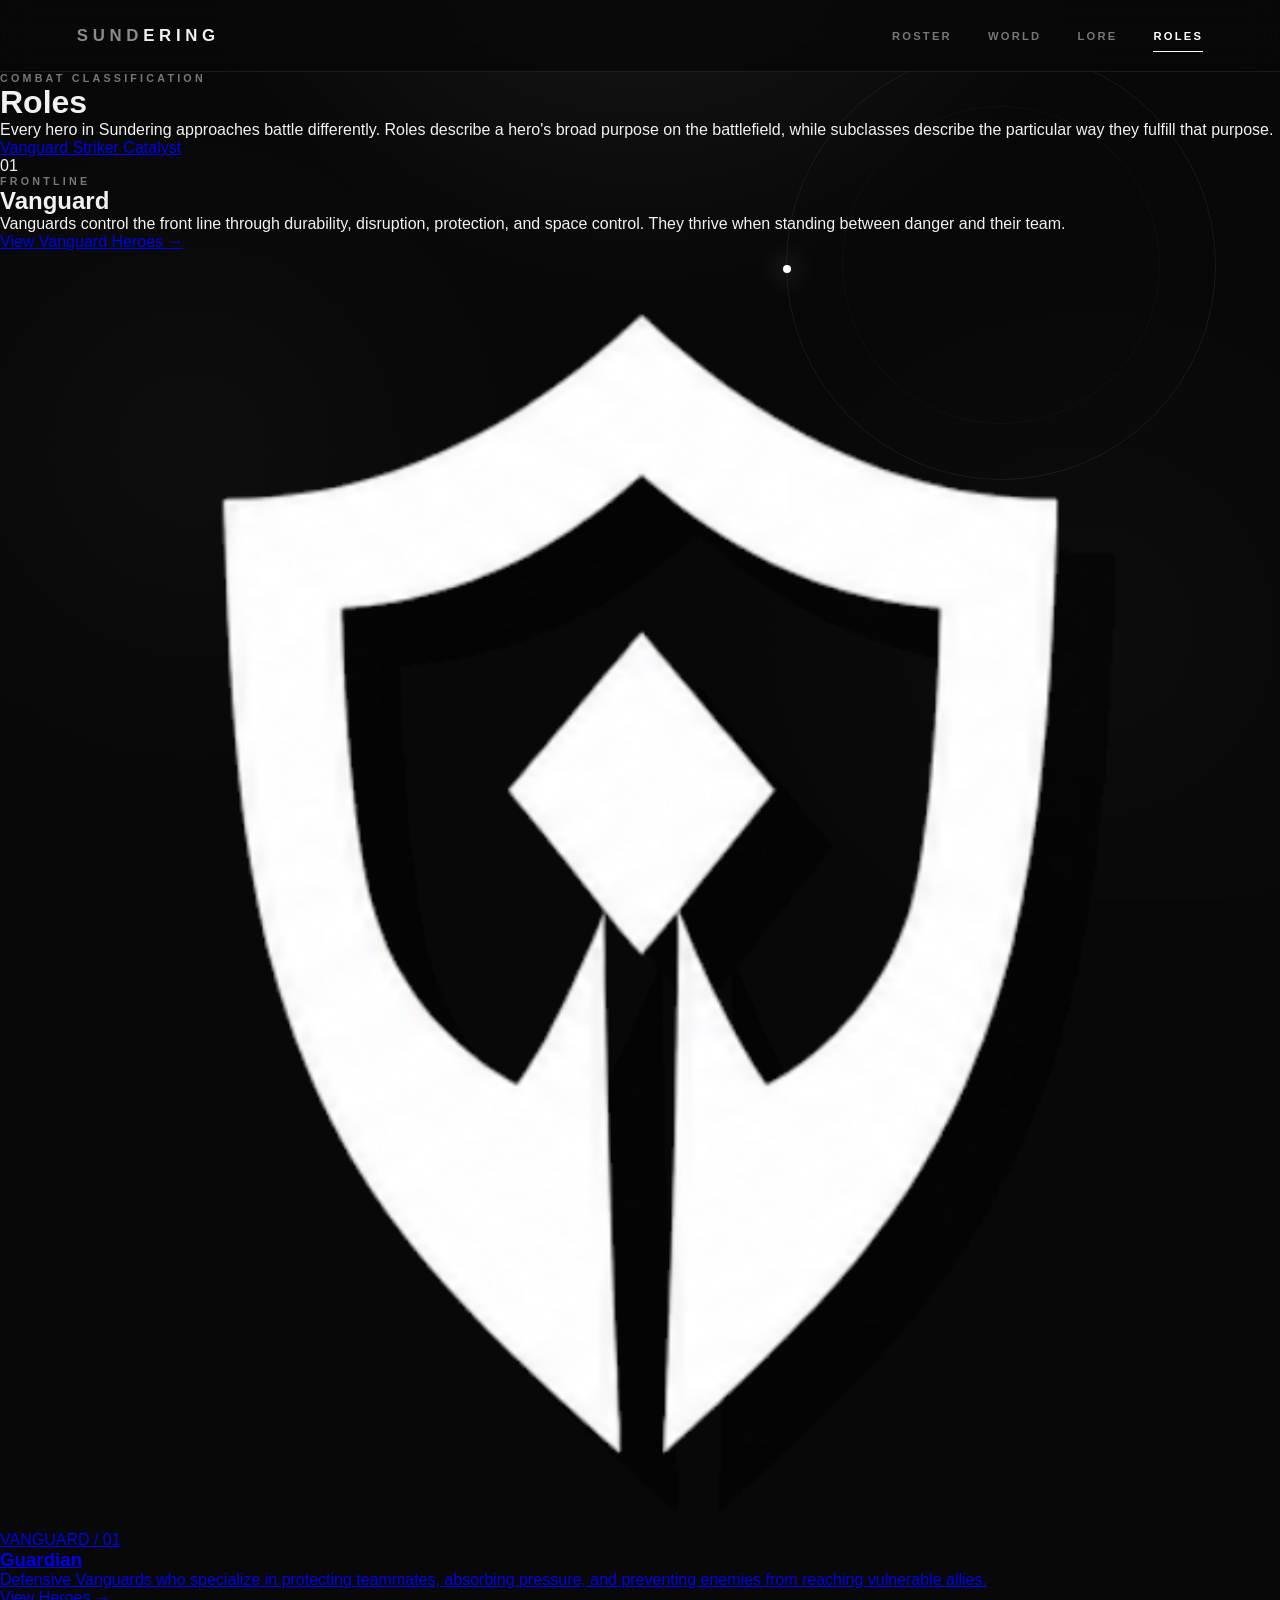
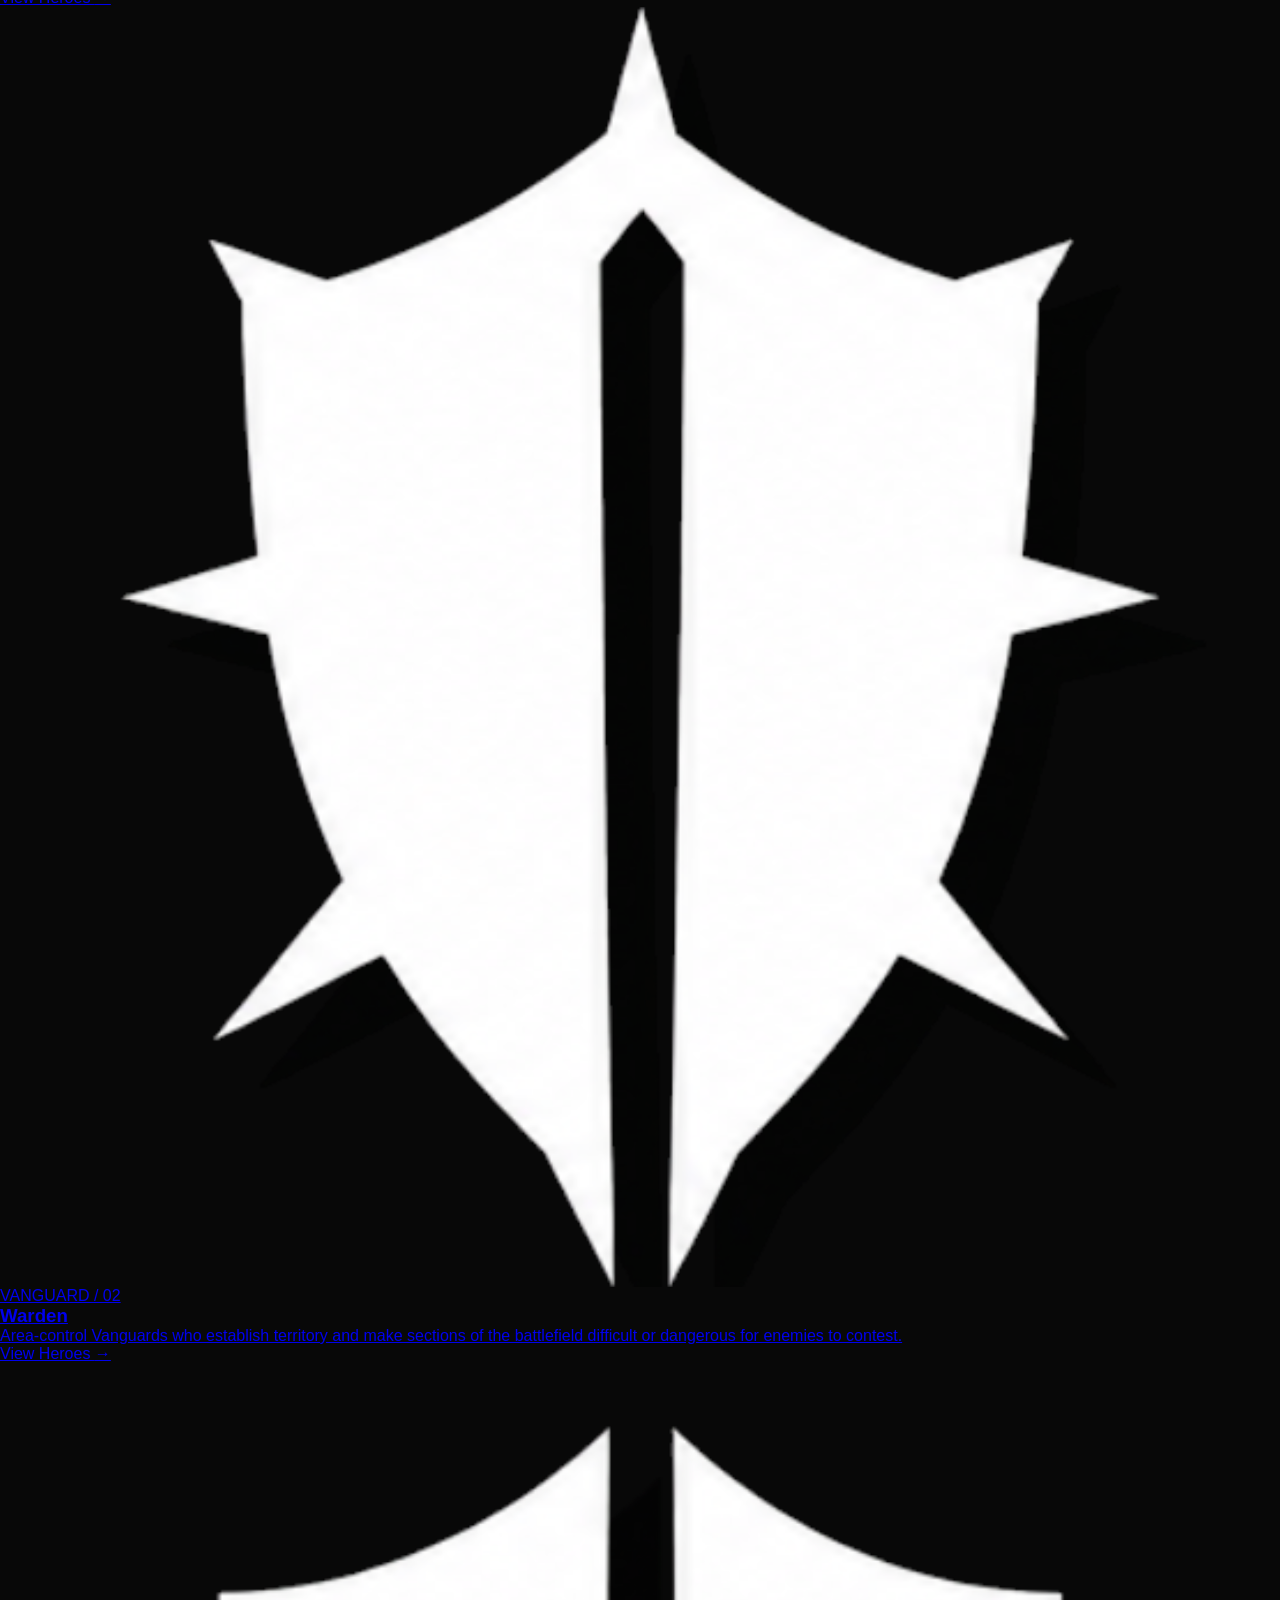
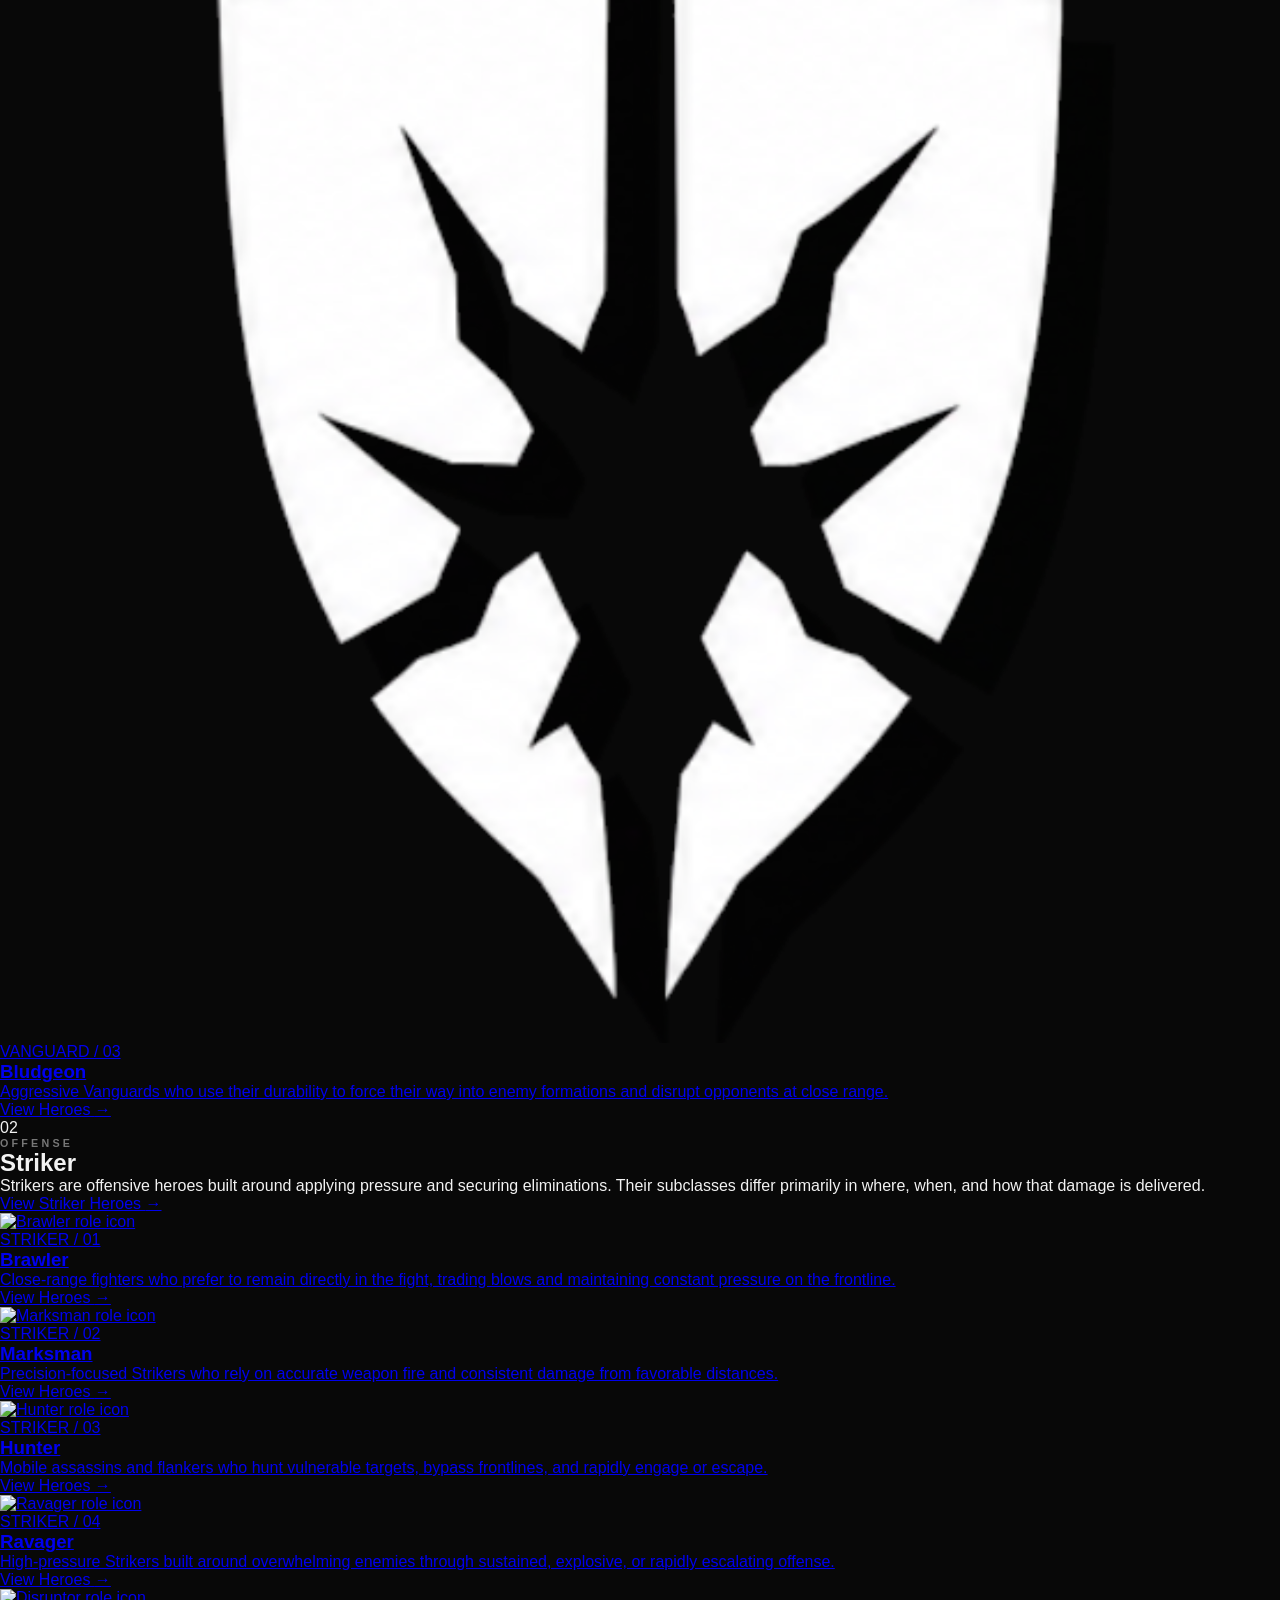
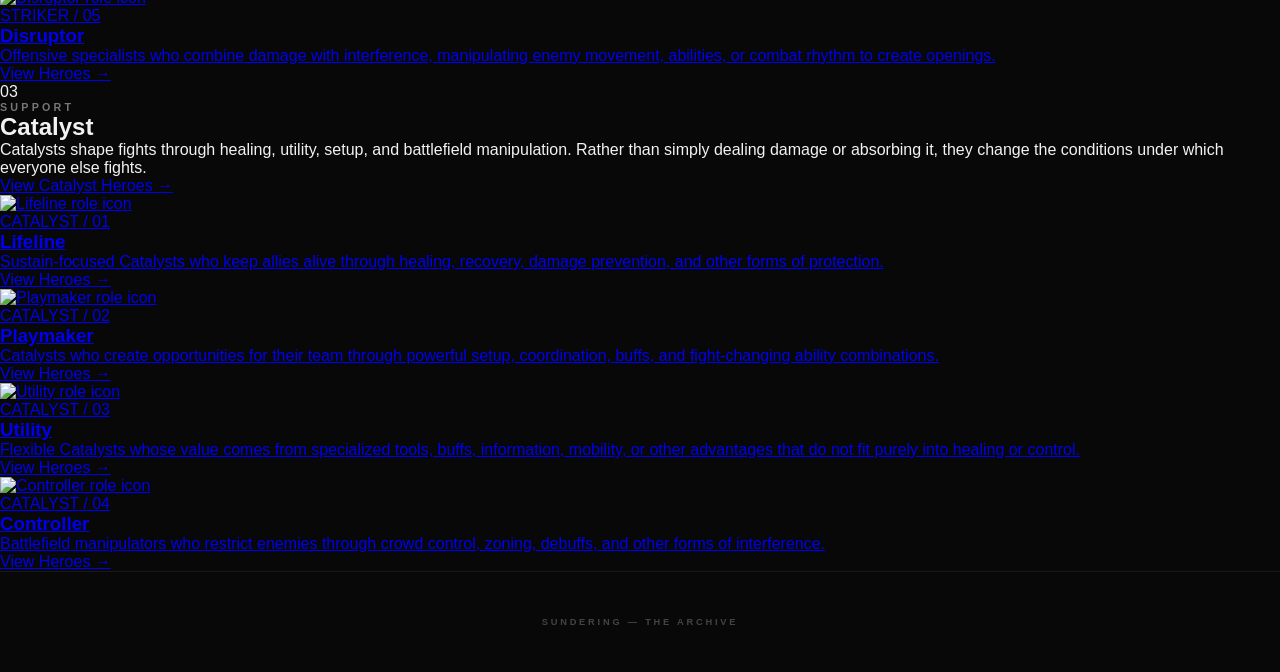
==== commit c69d90e1: "Update roles.html" ====
--- a/roles.html
+++ b/roles.html
@@ -229,7 +229,7 @@
                     <div class="subclassIcon">
 
                         <img
-                            src="Assets/Roles/Vanguard/Guardian.png"
+                            src="Assets/Roles/Vanguard/IMG_6671.png"
                             alt="Guardian role icon"
                         >
 
@@ -288,7 +288,7 @@
                     <div class="subclassIcon">
 
                         <img
-                            src="Assets/Roles/Vanguard/Warden.png"
+                            src="Assets/Roles/Vanguard/IMG_6670.png"
                             alt="Warden role icon"
                         >
 
@@ -347,7 +347,7 @@
                     <div class="subclassIcon">
 
                         <img
-                            src="Assets/Roles/Vanguard/Bludgeon.png"
+                            src="Assets/Roles/Vanguard/IMG_6669.png"
                             alt="Bludgeon role icon"
                         >
 
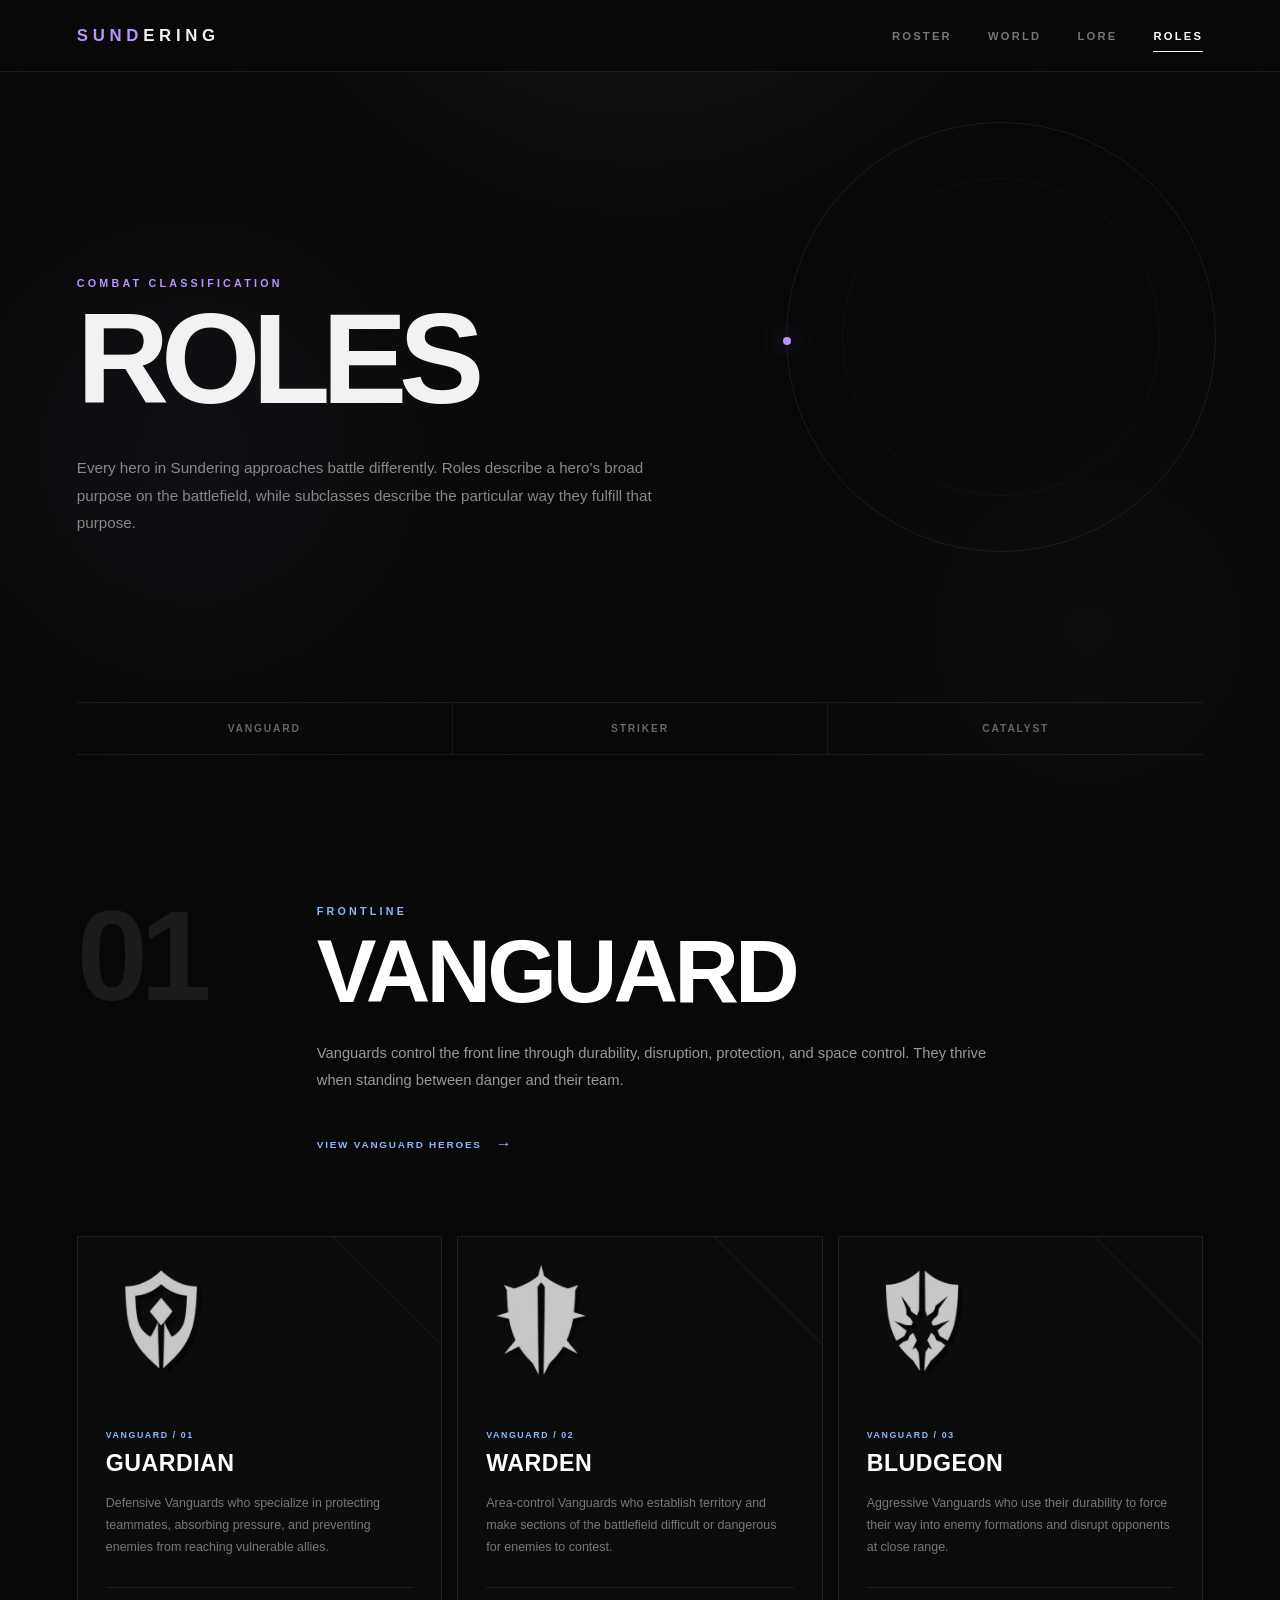
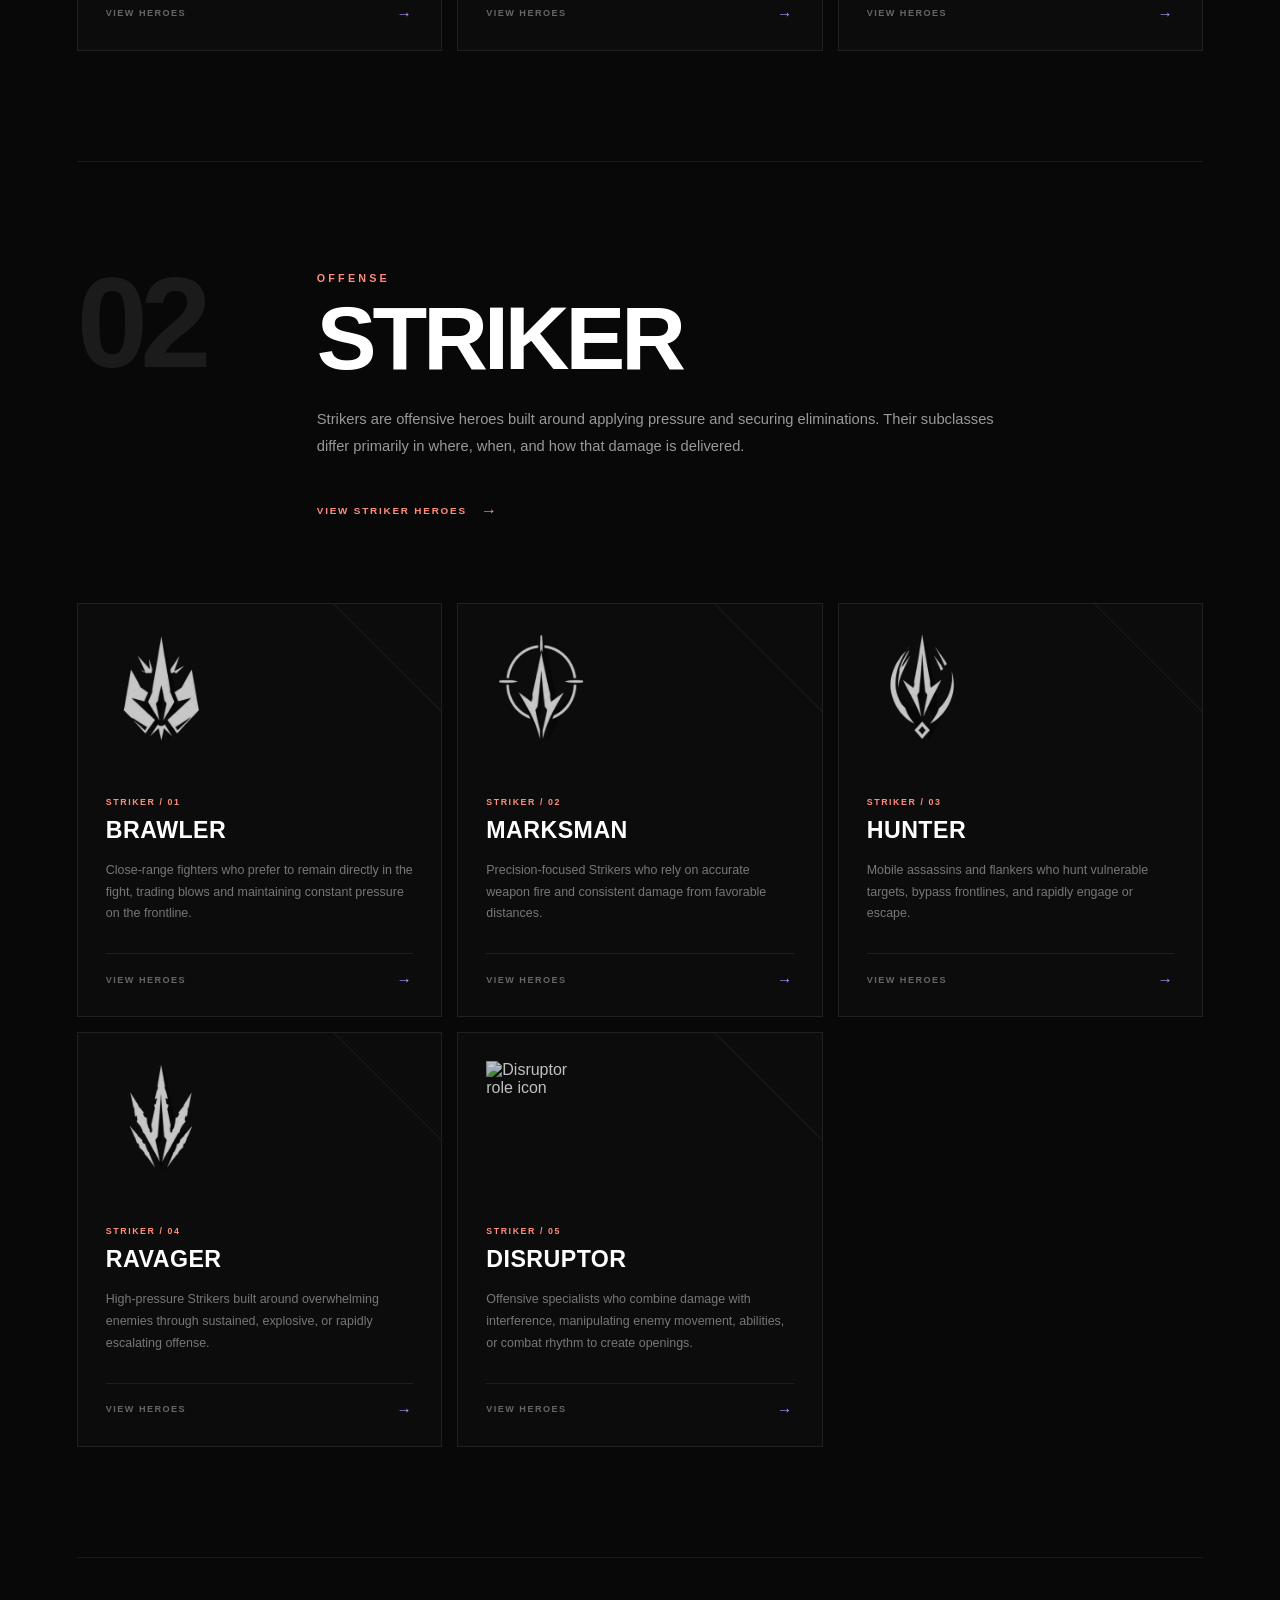
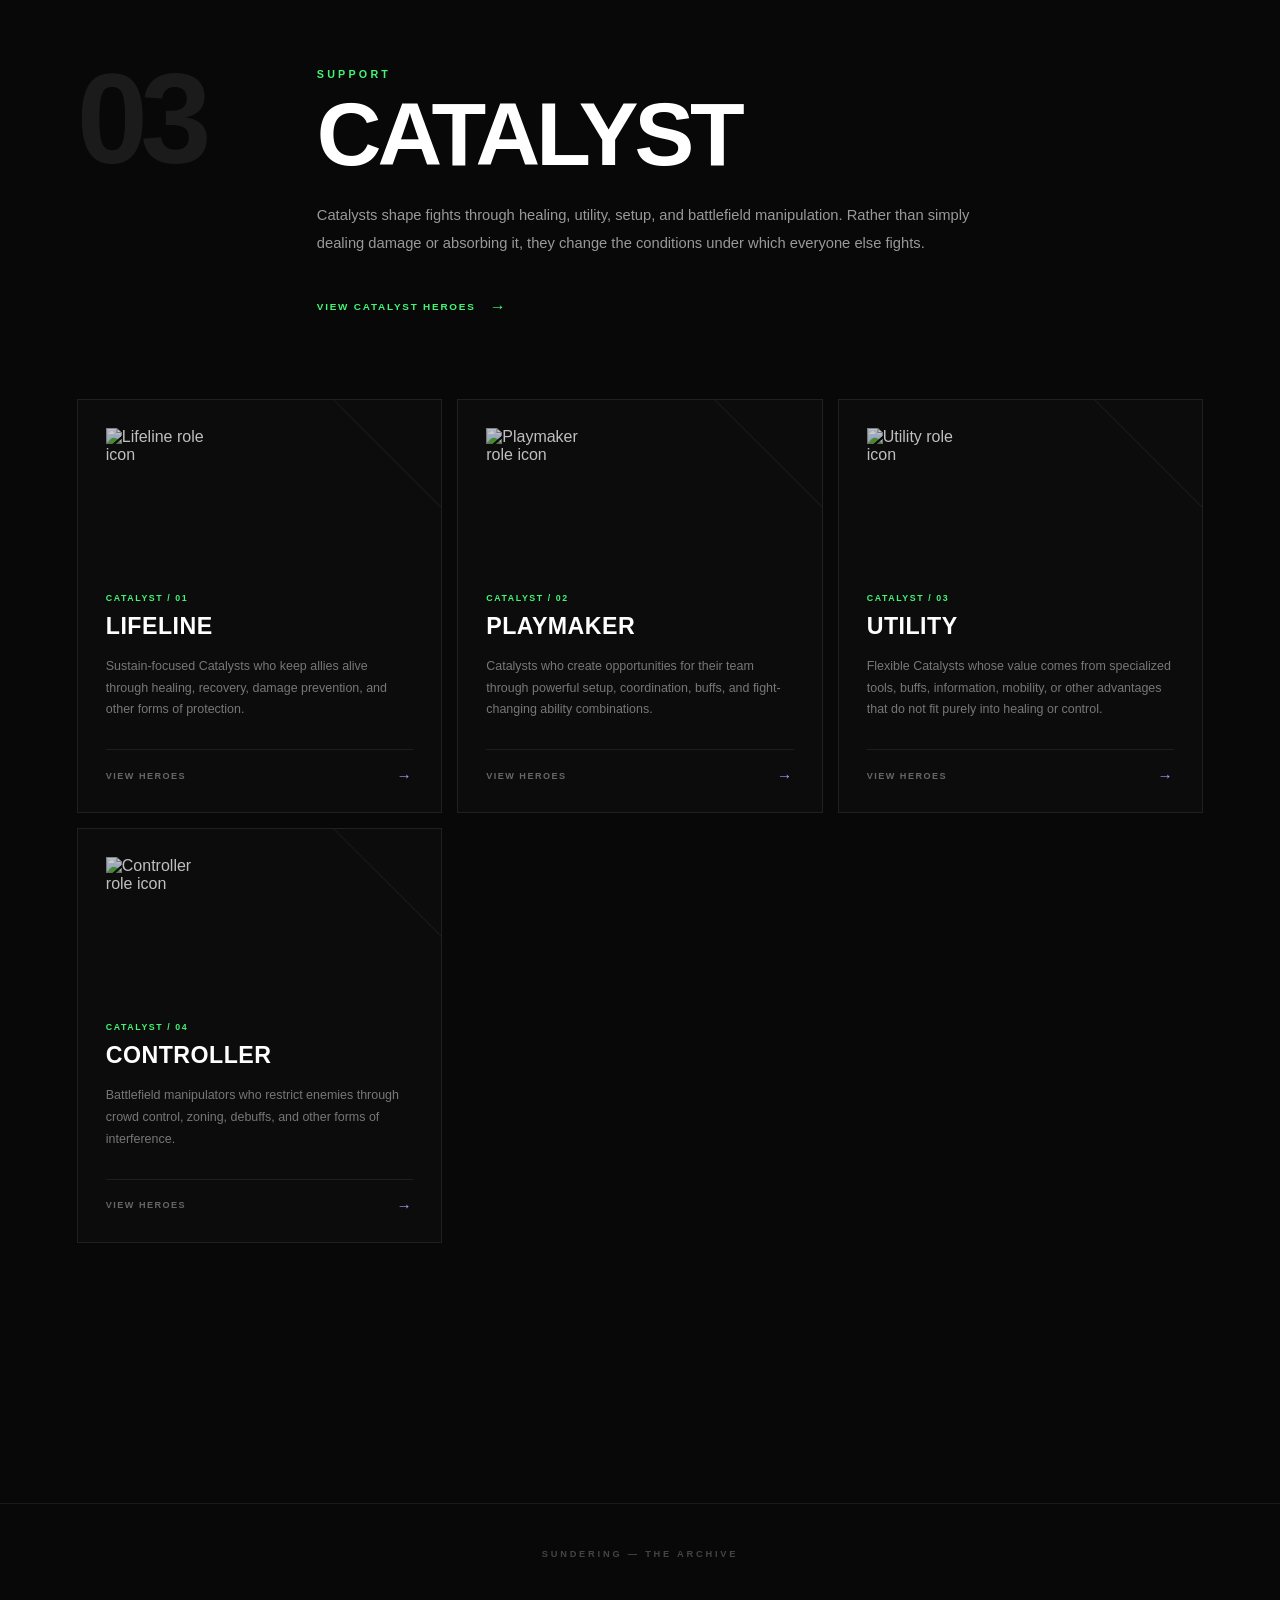
==== commit d87f5444: "Update roles.html" ====
--- a/roles.html
+++ b/roles.html
@@ -481,7 +481,7 @@
                     <div class="subclassIcon">
 
                         <img
-                            src="Assets/Roles/Striker/Brawler.png"
+                            src="Assets/Roles/Striker/IMG_6685.png"
                             alt="Brawler role icon"
                         >
 
@@ -540,7 +540,7 @@
                     <div class="subclassIcon">
 
                         <img
-                            src="Assets/Roles/Striker/Marksman.png"
+                            src="Assets/Roles/Striker/IMG_6689.png"
                             alt="Marksman role icon"
                         >
 
@@ -598,7 +598,7 @@
                     <div class="subclassIcon">
 
                         <img
-                            src="Assets/Roles/Striker/Hunter.png"
+                            src="Assets/Roles/Striker/IMG_6688.png"
                             alt="Hunter role icon"
                         >
 
@@ -656,7 +656,7 @@
                     <div class="subclassIcon">
 
                         <img
-                            src="Assets/Roles/Striker/Ravager.png"
+                            src="Assets/Roles/Striker/IMG_6687.png"
                             alt="Ravager role icon"
                         >
 
@@ -714,7 +714,7 @@
                     <div class="subclassIcon">
 
                         <img
-                            src="Assets/Roles/Striker/Disruptor.png"
+                            src="Assets/Roles/Striker/IMG_8886.png"
                             alt="Disruptor role icon"
                         >
 
--- a/css/roster.css
+++ b/css/roster.css
@@ -4,27 +4,77 @@
 
 
 /* =========================================================
+   ROOT
+========================================================= */
+
+:root {
+
+    --bg:
+        #080808;
+
+    --panel:
+        #0d0d0d;
+
+    --panel-soft:
+        rgba(255,255,255,.02);
+
+    --text:
+        #f2f2f2;
+
+    --muted:
+        #858585;
+
+    --dim:
+        #555;
+
+    --border:
+        rgba(255,255,255,.09);
+
+    --border-strong:
+        rgba(255,255,255,.18);
+
+    --accent:
+        #b794ff;
+
+    --transition:
+        .25s cubic-bezier(.2,.8,.2,1);
+}
+
+
+/* =========================================================
    RESET
 ========================================================= */
 
 * {
-    margin: 0;
-    padding: 0;
-    box-sizing: border-box;
-}
+
+    margin:
+        0;
+
+    padding:
+        0;
+
+    box-sizing:
+        border-box;
+}
+
 
 html {
-    scroll-behavior: smooth;
-}
+
+    scroll-behavior:
+        smooth;
+}
+
 
 body {
-    min-height: 100vh;
-
-    background:
-        #080808;
-
-    color:
-        #f2f2f2;
+
+    min-height:
+        100vh;
+
+    background:
+        var(--bg);
+
+    color:
+        var(--text);
 
     font-family:
         Arial,
@@ -35,19 +85,30 @@
         hidden;
 }
 
+
 button,
 input {
-    font: inherit;
-}
+
+    font:
+        inherit;
+}
+
 
 button {
-    color: inherit;
-}
+
+    color:
+        inherit;
+}
+
 
 img,
 video {
-    display: block;
-    max-width: 100%;
+
+    display:
+        block;
+
+    max-width:
+        100%;
 }
 
 
@@ -56,20 +117,28 @@
 ========================================================= */
 
 ::-webkit-scrollbar {
-    width: 8px;
-}
+
+    width:
+        8px;
+}
+
 
 ::-webkit-scrollbar-track {
+
     background:
         #090909;
 }
 
+
 ::-webkit-scrollbar-thumb {
+
     background:
         #333;
 }
 
+
 ::-webkit-scrollbar-thumb:hover {
+
     background:
         #555;
 }
@@ -80,30 +149,36 @@
 ========================================================= */
 
 .background {
-    position: fixed;
-    inset: 0;
-
-    z-index: -3;
-
-    pointer-events: none;
+
+    position:
+        fixed;
+
+    inset:
+        0;
+
+    z-index:
+        -3;
+
+    pointer-events:
+        none;
 
     background:
 
         radial-gradient(
             circle at 50% -20%,
-            rgba(255, 255, 255, 0.08),
+            rgba(255,255,255,.08),
             transparent 38%
         ),
 
         radial-gradient(
             circle at 15% 50%,
-            rgba(255, 255, 255, 0.025),
+            rgba(183,148,255,.05),
             transparent 30%
         ),
 
         radial-gradient(
             circle at 85% 70%,
-            rgba(255, 255, 255, 0.02),
+            rgba(255,255,255,.025),
             transparent 30%
         ),
 
@@ -112,20 +187,27 @@
 
 
 .noise {
-    position: fixed;
-    inset: 0;
-
-    z-index: -2;
-
-    pointer-events: none;
-
-    opacity: 0.035;
+
+    position:
+        fixed;
+
+    inset:
+        0;
+
+    z-index:
+        -2;
+
+    pointer-events:
+        none;
+
+    opacity:
+        .035;
 
     background-image:
         repeating-linear-gradient(
             0deg,
-            rgba(255, 255, 255, 0.1) 0px,
-            rgba(255, 255, 255, 0.1) 1px,
+            rgba(255,255,255,.1) 0px,
+            rgba(255,255,255,.1) 1px,
             transparent 1px,
             transparent 3px
         );
@@ -137,25 +219,38 @@
 ========================================================= */
 
 nav {
-    position: sticky;
-    top: 0;
-
-    z-index: 1000;
-
-    min-height: 72px;
-
-    display: flex;
-    align-items: center;
-    justify-content: space-between;
+
+    position:
+        sticky;
+
+    top:
+        0;
+
+    z-index:
+        1000;
+
+    min-height:
+        72px;
+
+    display:
+        flex;
+
+    align-items:
+        center;
+
+    justify-content:
+        space-between;
 
     padding:
-        0 6vw;
-
-    background:
-        rgba(8, 8, 8, 0.88);
+        0
+        6vw;
+
+    background:
+        rgba(8,8,8,.88);
 
     border-bottom:
-        1px solid rgba(255, 255, 255, 0.08);
+        1px solid
+        rgba(255,255,255,.08);
 
     backdrop-filter:
         blur(16px);
@@ -166,6 +261,7 @@
 
 
 .logo {
+
     font-size:
         1.05rem;
 
@@ -173,7 +269,7 @@
         800;
 
     letter-spacing:
-        0.28em;
+        .28em;
 
     white-space:
         nowrap;
@@ -181,14 +277,19 @@
 
 
 .logo span {
-    color:
-        #8b8b8b;
+
+    color:
+        var(--accent);
 }
 
 
 .navLinks {
-    display: flex;
-    align-items: center;
+
+    display:
+        flex;
+
+    align-items:
+        center;
 
     gap:
         36px;
@@ -196,7 +297,9 @@
 
 
 .navLinks a {
-    position: relative;
+
+    position:
+        relative;
 
     color:
         #777;
@@ -208,36 +311,43 @@
         uppercase;
 
     font-size:
-        0.7rem;
+        .7rem;
 
     font-weight:
         700;
 
     letter-spacing:
-        0.2em;
+        .2em;
 
     transition:
-        color 0.2s ease;
+        color .2s ease;
 }
 
 
 .navLinks a:hover,
 .navLinks a.active {
+
     color:
         #fff;
 }
 
 
 .navLinks a::after {
+
     content:
         "";
 
-    position: absolute;
-
-    left: 0;
-    right: 0;
-
-    bottom: -10px;
+    position:
+        absolute;
+
+    left:
+        0;
+
+    right:
+        0;
+
+    bottom:
+        -10px;
 
     height:
         1px;
@@ -249,12 +359,13 @@
         scaleX(0);
 
     transition:
-        transform 0.2s ease;
+        transform .2s ease;
 }
 
 
 .navLinks a:hover::after,
 .navLinks a.active::after {
+
     transform:
         scaleX(1);
 }
@@ -265,7 +376,9 @@
 ========================================================= */
 
 .heroHeader {
-    position: relative;
+
+    position:
+        relative;
 
     max-width:
         1500px;
@@ -274,41 +387,48 @@
         0 auto;
 
     padding:
-        130px 6vw 90px;
+        130px
+        6vw
+        90px;
 
     overflow:
         hidden;
 }
 
 
+.eyebrow {
+
+    color:
+        var(--accent);
+
+    font-size:
+        .67rem;
+
+    font-weight:
+        700;
+
+    text-transform:
+        uppercase;
+
+    letter-spacing:
+        .3em;
+}
+
+
 .heroHeader .eyebrow {
+
     margin-bottom:
         18px;
 }
 
 
-.eyebrow {
-    color:
-        #777;
-
-    font-size:
-        0.67rem;
-
-    font-weight:
-        700;
-
-    text-transform:
-        uppercase;
-
-    letter-spacing:
-        0.3em;
-}
-
-
 .heroHeader h1 {
-    position: relative;
-
-    z-index: 2;
+
+    position:
+        relative;
+
+    z-index:
+        2;
 
     max-width:
         900px;
@@ -324,10 +444,10 @@
         800;
 
     line-height:
-        0.82;
+        .82;
 
     letter-spacing:
-        -0.065em;
+        -.065em;
 
     text-transform:
         uppercase;
@@ -335,9 +455,12 @@
 
 
 .heroHeader p {
-    position: relative;
-
-    z-index: 2;
+
+    position:
+        relative;
+
+    z-index:
+        2;
 
     max-width:
         620px;
@@ -349,7 +472,7 @@
         #888;
 
     font-size:
-        0.95rem;
+        .95rem;
 
     line-height:
         1.8;
@@ -357,11 +480,13 @@
 
 
 /* =========================================================
-   ORBIT DECORATION
+   ORBIT
 ========================================================= */
 
 .orbit {
-    position: absolute;
+
+    position:
+        absolute;
 
     width:
         430px;
@@ -376,27 +501,34 @@
         50px;
 
     border:
-        1px solid rgba(255, 255, 255, 0.07);
+        1px solid
+        rgba(183,148,255,.12);
 
     border-radius:
         50%;
 
     animation:
-        orbitRotate 20s linear infinite;
+        orbitRotate
+        20s
+        linear
+        infinite;
 }
 
 
 .orbit::before {
+
     content:
         "";
 
-    position: absolute;
+    position:
+        absolute;
 
     inset:
         55px;
 
     border:
-        1px solid rgba(255, 255, 255, 0.035);
+        1px solid
+        rgba(255,255,255,.035);
 
     border-radius:
         50%;
@@ -404,7 +536,9 @@
 
 
 .orbitDot {
-    position: absolute;
+
+    position:
+        absolute;
 
     width:
         8px;
@@ -422,25 +556,29 @@
         50%;
 
     background:
-        #fff;
+        var(--accent);
 
     box-shadow:
-        0 0 25px rgba(255, 255, 255, 0.8);
+        0
+        0
+        25px
+        rgba(183,148,255,.8);
 }
 
 
 @keyframes orbitRotate {
 
     from {
+
         transform:
             rotate(0deg);
     }
 
     to {
+
         transform:
             rotate(360deg);
     }
-
 }
 
 
@@ -449,6 +587,7 @@
 ========================================================= */
 
 .rosterSection {
+
     max-width:
         1500px;
 
@@ -456,7 +595,9 @@
         0 auto;
 
     padding:
-        0 6vw 130px;
+        0
+        6vw
+        130px;
 }
 
 
@@ -465,13 +606,21 @@
 ========================================================= */
 
 .controls {
-    position: relative;
-
-    z-index: 50;
-
-    display: flex;
-    align-items: center;
-    justify-content: space-between;
+
+    position:
+        relative;
+
+    z-index:
+        50;
+
+    display:
+        flex;
+
+    align-items:
+        center;
+
+    justify-content:
+        space-between;
 
     gap:
         30px;
@@ -480,13 +629,16 @@
         45px;
 
     padding:
-        18px 0;
+        18px
+        0;
 
     border-top:
-        1px solid rgba(255, 255, 255, 0.08);
+        1px solid
+        rgba(255,255,255,.08);
 
     border-bottom:
-        1px solid rgba(255, 255, 255, 0.08);
+        1px solid
+        rgba(255,255,255,.08);
 }
 
 
@@ -495,6 +647,7 @@
 ========================================================= */
 
 .search {
+
     flex:
         1;
 
@@ -504,11 +657,13 @@
 
 
 .search input {
+
     width:
         100%;
 
     padding:
-        14px 0;
+        14px
+        0;
 
     color:
         #fff;
@@ -520,34 +675,37 @@
         none;
 
     border-bottom:
-        1px solid #333;
+        1px solid
+        #333;
 
     outline:
         none;
 
     font-size:
-        0.72rem;
+        .72rem;
 
     font-weight:
         600;
 
     letter-spacing:
-        0.18em;
+        .18em;
 
     transition:
-        border-color 0.2s ease;
+        border-color .2s ease;
 }
 
 
 .search input::placeholder {
+
     color:
         #555;
 }
 
 
 .search input:focus {
+
     border-color:
-        #aaa;
+        var(--accent);
 }
 
 
@@ -556,8 +714,12 @@
 ========================================================= */
 
 .filters {
-    display: flex;
-    align-items: center;
+
+    display:
+        flex;
+
+    align-items:
+        center;
 
     gap:
         8px;
@@ -567,10 +729,19 @@
 }
 
 
+.roleGroup {
+
+    position:
+        relative;
+}
+
+
 .roleFilter,
 .subFilters button {
+
     border:
-        1px solid rgba(255, 255, 255, 0.12);
+        1px solid
+        rgba(255,255,255,.12);
 
     background:
         transparent;
@@ -585,31 +756,36 @@
         uppercase;
 
     font-size:
-        0.64rem;
+        .64rem;
 
     font-weight:
         700;
 
     letter-spacing:
-        0.14em;
+        .14em;
 
     transition:
-        0.2s ease;
+        var(--transition);
 }
 
 
 .roleFilter {
+
     min-height:
         40px;
 
-    display: flex;
-    align-items: center;
+    display:
+        flex;
+
+    align-items:
+        center;
 
     gap:
         10px;
 
     padding:
-        0 15px;
+        0
+        15px;
 }
 
 
@@ -617,24 +793,20 @@
 .roleFilter.active,
 .subFilters button:hover,
 .subFilters button.active {
+
     color:
         #fff;
 
     border-color:
-        rgba(255, 255, 255, 0.55);
-
-    background:
-        rgba(255, 255, 255, 0.06);
-}
-
-
-.roleGroup {
-    position:
-        relative;
+        rgba(183,148,255,.55);
+
+    background:
+        rgba(183,148,255,.07);
 }
 
 
 .dropdownArrow {
+
     display:
         inline-block;
 
@@ -642,14 +814,16 @@
         #555;
 
     font-size:
-        0.85rem;
+        .85rem;
 
     transition:
-        transform 0.2s ease;
-}
-
-
-.roleGroup.open .dropdownArrow {
+        transform .2s ease;
+}
+
+
+.roleGroup.open
+.dropdownArrow {
+
     transform:
         rotate(180deg);
 }
@@ -660,6 +834,7 @@
 ========================================================= */
 
 .subFilters {
+
     position:
         absolute;
 
@@ -685,13 +860,17 @@
         7px;
 
     background:
-        rgba(12, 12, 12, 0.98);
+        rgba(12,12,12,.98);
 
     border:
-        1px solid rgba(255, 255, 255, 0.12);
+        1px solid
+        rgba(255,255,255,.12);
 
     box-shadow:
-        0 20px 50px rgba(0, 0, 0, 0.5);
+        0
+        20px
+        50px
+        rgba(0,0,0,.5);
 
     opacity:
         0;
@@ -703,11 +882,15 @@
         translateY(-7px);
 
     transition:
-        0.18s ease;
-}
-
-
-.roleGroup.open .subFilters {
+        opacity .18s ease,
+        transform .18s ease,
+        visibility .18s ease;
+}
+
+
+.roleGroup.open
+.subFilters {
+
     opacity:
         1;
 
@@ -720,11 +903,13 @@
 
 
 .subFilters button {
+
     width:
         100%;
 
     padding:
-        13px 14px;
+        13px
+        14px;
 
     text-align:
         left;
@@ -733,11 +918,13 @@
         none;
 
     border-bottom:
-        1px solid rgba(255, 255, 255, 0.06);
+        1px solid
+        rgba(255,255,255,.06);
 }
 
 
 .subFilters button:last-child {
+
     border-bottom:
         none;
 }
@@ -748,13 +935,14 @@
 ========================================================= */
 
 .roster {
+
     display:
         grid;
 
     grid-template-columns:
         repeat(
             4,
-            minmax(0, 1fr)
+            minmax(0,1fr)
         );
 
     gap:
@@ -763,6 +951,7 @@
 
 
 .emptyRoster {
+
     grid-column:
         1 / -1;
 
@@ -782,13 +971,14 @@
         #555;
 
     border:
-        1px solid rgba(255, 255, 255, 0.06);
-
-    font-size:
-        0.7rem;
+        1px solid
+        rgba(255,255,255,.06);
+
+    font-size:
+        .7rem;
 
     letter-spacing:
-        0.3em;
+        .3em;
 
     text-align:
         center;
@@ -800,6 +990,7 @@
 ========================================================= */
 
 .heroCard {
+
     position:
         relative;
 
@@ -813,21 +1004,23 @@
         #0d0d0d;
 
     border:
-        1px solid rgba(255, 255, 255, 0.08);
+        1px solid
+        rgba(255,255,255,.08);
 
     transition:
-        transform 0.25s ease,
-        border-color 0.25s ease,
-        background 0.25s ease;
+        transform var(--transition),
+        border-color var(--transition),
+        background var(--transition);
 }
 
 
 .heroCard:hover {
+
     transform:
         translateY(-5px);
 
     border-color:
-        rgba(255, 255, 255, 0.35);
+        rgba(183,148,255,.4);
 
     background:
         #111;
@@ -835,10 +1028,11 @@
 
 
 /* =========================================================
-   SQUARE HERO THUMBNAIL
+   HERO THUMBNAIL
 ========================================================= */
 
 .heroArt {
+
     position:
         relative;
 
@@ -857,6 +1051,7 @@
 
 
 .heroArt::after {
+
     content:
         "";
 
@@ -872,13 +1067,14 @@
     background:
         linear-gradient(
             to top,
-            rgba(0, 0, 0, 0.55),
-            transparent 45%
+            rgba(0,0,0,.45),
+            transparent 46%
         );
 }
 
 
 .heroArt img {
+
     width:
         100%;
 
@@ -892,12 +1088,14 @@
         center;
 
     transition:
-        transform 0.4s ease,
-        filter 0.4s ease;
-}
-
-
-.heroCard:hover .heroArt img {
+        transform .4s ease,
+        filter .4s ease;
+}
+
+
+.heroCard:hover
+.heroArt img {
+
     transform:
         scale(1.035);
 
@@ -907,6 +1105,7 @@
 
 
 .heroArtFallback {
+
     display:
         flex;
 
@@ -932,22 +1131,51 @@
 
 
 /* =========================================================
-   HERO CARD INFO
+   HERO INFO
 ========================================================= */
 
 .heroInfo {
+
     position:
         relative;
 
     z-index:
         2;
 
+    min-height:
+        135px;
+
+    display:
+        flex;
+
+    align-items:
+        flex-end;
+
+    justify-content:
+        space-between;
+
+    gap:
+        20px;
+
     padding:
-        21px 20px 24px;
+        21px
+        20px
+        24px;
+}
+
+
+.heroInfoText {
+
+    min-width:
+        0;
+
+    flex:
+        1;
 }
 
 
 .heroName {
+
     color:
         #fff;
 
@@ -961,11 +1189,12 @@
         uppercase;
 
     letter-spacing:
-        0.05em;
+        .05em;
 }
 
 
 .heroTitle {
+
     min-height:
         35px;
 
@@ -976,14 +1205,31 @@
         #666;
 
     font-size:
-        0.72rem;
+        .72rem;
 
     line-height:
         1.45;
 }
 
 
+/* =========================================================
+   HERO ROLE TEXT
+========================================================= */
+
 .heroRole {
+
+    display:
+        flex;
+
+    align-items:
+        center;
+
+    flex-wrap:
+        wrap;
+
+    gap:
+        5px;
+
     margin-top:
         18px;
 
@@ -991,7 +1237,7 @@
         #999;
 
     font-size:
-        0.58rem;
+        .54rem;
 
     font-weight:
         700;
@@ -1000,7 +1246,105 @@
         uppercase;
 
     letter-spacing:
-        0.22em;
+        .13em;
+}
+
+
+.heroRoleDivider {
+
+    color:
+        #444;
+
+    margin:
+        0
+        2px;
+}
+
+
+/* =========================================================
+   HERO ROLE ICONS
+========================================================= */
+
+.heroRoleIcons {
+
+    flex-shrink:
+        0;
+
+    display:
+        flex;
+
+    align-items:
+        flex-end;
+
+    justify-content:
+        flex-end;
+
+    gap:
+        7px;
+}
+
+
+.heroRoleIcon {
+
+    width:
+        31px;
+
+    height:
+        31px;
+
+    display:
+        flex;
+
+    align-items:
+        center;
+
+    justify-content:
+        center;
+
+    opacity:
+        .68;
+
+    transition:
+        opacity .2s ease,
+        transform .2s ease,
+        filter .2s ease;
+}
+
+
+.heroRoleIcon img {
+
+    width:
+        100%;
+
+    height:
+        100%;
+
+    object-fit:
+        contain;
+}
+
+
+.heroCard:hover
+.heroRoleIcon {
+
+    opacity:
+        1;
+
+    filter:
+        drop-shadow(
+            0
+            0
+            5px
+            rgba(255,255,255,.18)
+        );
+}
+
+
+.heroRoleIcon:hover {
+
+    transform:
+        translateY(-2px)
+        scale(1.08);
 }
 
 
@@ -1009,26 +1353,29 @@
 ========================================================= */
 
 footer {
+
     padding:
-        45px 6vw;
+        45px
+        6vw;
 
     color:
         #444;
 
     border-top:
-        1px solid rgba(255, 255, 255, 0.07);
+        1px solid
+        rgba(255,255,255,.07);
 
     text-align:
         center;
 
     font-size:
-        0.58rem;
+        .58rem;
 
     font-weight:
         700;
 
     letter-spacing:
-        0.3em;
+        .3em;
 }
 
 
@@ -1037,6 +1384,7 @@
 ========================================================= */
 
 .modal {
+
     position:
         fixed;
 
@@ -1050,7 +1398,7 @@
         auto;
 
     background:
-        rgba(0, 0, 0, 0.88);
+        rgba(0,0,0,.88);
 
     backdrop-filter:
         blur(12px);
@@ -1065,12 +1413,13 @@
         hidden;
 
     transition:
-        opacity 0.2s ease,
-        visibility 0.2s ease;
+        opacity .2s ease,
+        visibility .2s ease;
 }
 
 
 .modal.open {
+
     opacity:
         1;
 
@@ -1080,8 +1429,12 @@
 
 
 .modalContent {
+
     width:
-        min(1300px, 94vw);
+        min(
+            1300px,
+            94vw
+        );
 
     min-height:
         100vh;
@@ -1090,11 +1443,14 @@
         0 auto;
 
     padding:
-        90px 0 120px;
+        90px
+        0
+        120px;
 }
 
 
 .close {
+
     position:
         fixed;
 
@@ -1126,10 +1482,11 @@
         #888;
 
     background:
-        rgba(10, 10, 10, 0.85);
+        rgba(10,10,10,.85);
 
     border:
-        1px solid rgba(255, 255, 255, 0.12);
+        1px solid
+        rgba(255,255,255,.12);
 
     cursor:
         pointer;
@@ -1137,23 +1494,21 @@
     font-size:
         1.8rem;
 
-    font-weight:
-        200;
-
     line-height:
         1;
 
     transition:
-        0.2s ease;
+        var(--transition);
 }
 
 
 .close:hover {
+
     color:
         #fff;
 
     border-color:
-        #777;
+        var(--accent);
 }
 
 
@@ -1162,18 +1517,23 @@
 ========================================================= */
 
 .detailHeader {
+
     display:
         grid;
 
     grid-template-columns:
-        minmax(300px, 0.9fr)
-        minmax(0, 1.1fr);
+        minmax(300px,.9fr)
+        minmax(0,1.1fr);
 
     align-items:
         center;
 
     gap:
-        clamp(45px, 7vw, 100px);
+        clamp(
+            45px,
+            7vw,
+            100px
+        );
 
     min-height:
         540px;
@@ -1184,10 +1544,11 @@
 
 
 /* =========================================================
-   CHARACTER HERO ART
+   CHARACTER ART
 ========================================================= */
 
 .detailArt {
+
     position:
         relative;
 
@@ -1204,11 +1565,13 @@
         #0d0d0d;
 
     border:
-        1px solid rgba(255, 255, 255, 0.08);
+        1px solid
+        rgba(255,255,255,.08);
 }
 
 
 .detailArt::after {
+
     content:
         "";
 
@@ -1224,13 +1587,14 @@
     background:
         linear-gradient(
             to top,
-            rgba(0, 0, 0, 0.3),
+            rgba(0,0,0,.3),
             transparent 45%
         );
 }
 
 
 .detailArt img {
+
     width:
         100%;
 
@@ -1238,14 +1602,15 @@
         100%;
 
     object-fit:
-        cover;
+        contain;
 
     object-position:
-        center top;
+        center;
 }
 
 
 .detailArtFallback {
+
     width:
         100%;
 
@@ -1277,6 +1642,7 @@
 ========================================================= */
 
 .detailName {
+
     margin-top:
         14px;
 
@@ -1294,10 +1660,10 @@
         900;
 
     line-height:
-        0.88;
+        .88;
 
     letter-spacing:
-        -0.055em;
+        -.055em;
 
     text-transform:
         uppercase;
@@ -1305,6 +1671,7 @@
 
 
 .detailTitle {
+
     margin-top:
         20px;
 
@@ -1315,11 +1682,12 @@
         1rem;
 
     letter-spacing:
-        0.04em;
+        .04em;
 }
 
 
 .detailDescription {
+
     max-width:
         650px;
 
@@ -1330,7 +1698,7 @@
         #aaa;
 
     font-size:
-        0.95rem;
+        .95rem;
 
     line-height:
         1.85;
@@ -1342,6 +1710,7 @@
 ========================================================= */
 
 .tags {
+
     display:
         flex;
 
@@ -1357,17 +1726,20 @@
 
 
 .tag {
+
     padding:
-        8px 11px;
+        8px
+        11px;
 
     color:
         #999;
 
     border:
-        1px solid rgba(255, 255, 255, 0.12);
-
-    font-size:
-        0.58rem;
+        1px solid
+        rgba(255,255,255,.12);
+
+    font-size:
+        .58rem;
 
     font-weight:
         700;
@@ -1376,15 +1748,16 @@
         uppercase;
 
     letter-spacing:
-        0.16em;
-}
-
-
-/* =========================================================
-   CHARACTER NAVIGATION TABS
+        .16em;
+}
+
+
+/* =========================================================
+   CHARACTER TABS
 ========================================================= */
 
 .characterTabs {
+
     position:
         sticky;
 
@@ -1404,28 +1777,29 @@
         60px;
 
     background:
-        rgba(8, 8, 8, 0.96);
+        rgba(8,8,8,.96);
 
     border-top:
-        1px solid rgba(255, 255, 255, 0.08);
+        1px solid
+        rgba(255,255,255,.08);
 
     border-bottom:
-        1px solid rgba(255, 255, 255, 0.08);
+        1px solid
+        rgba(255,255,255,.08);
 
     backdrop-filter:
         blur(14px);
-
-    -webkit-backdrop-filter:
-        blur(14px);
 }
 
 
 .characterTab {
+
     position:
         relative;
 
     padding:
-        19px 26px;
+        19px
+        26px;
 
     color:
         #555;
@@ -1443,32 +1817,35 @@
         uppercase;
 
     font-size:
-        0.65rem;
+        .65rem;
 
     font-weight:
         700;
 
     letter-spacing:
-        0.18em;
+        .18em;
 
     transition:
-        color 0.2s ease;
+        color .2s ease;
 }
 
 
 .characterTab:hover {
+
     color:
         #aaa;
 }
 
 
 .characterTab.active {
+
     color:
         #fff;
 }
 
 
 .characterTab::after {
+
     content:
         "";
 
@@ -1488,17 +1865,18 @@
         1px;
 
     background:
-        #fff;
+        var(--accent);
 
     transform:
         scaleX(0);
 
     transition:
-        transform 0.2s ease;
+        transform .2s ease;
 }
 
 
 .characterTab.active::after {
+
     transform:
         scaleX(1);
 }
@@ -1509,15 +1887,19 @@
 ========================================================= */
 
 .characterPanel {
+
     display:
         none;
 
     animation:
-        panelFade 0.25s ease;
+        panelFade
+        .25s
+        ease;
 }
 
 
 .characterPanel.active {
+
     display:
         block;
 }
@@ -1526,6 +1908,7 @@
 @keyframes panelFade {
 
     from {
+
         opacity:
             0;
 
@@ -1534,17 +1917,18 @@
     }
 
     to {
+
         opacity:
             1;
 
         transform:
             translateY(0);
     }
-
 }
 
 
 .sectionTitle {
+
     margin-bottom:
         32px;
 
@@ -1552,7 +1936,7 @@
         #777;
 
     font-size:
-        0.68rem;
+        .68rem;
 
     font-weight:
         700;
@@ -1561,7 +1945,7 @@
         uppercase;
 
     letter-spacing:
-        0.3em;
+        .3em;
 }
 
 
@@ -1570,12 +1954,13 @@
 ========================================================= */
 
 .combatProfile {
+
     display:
         grid;
 
     grid-template-columns:
-        minmax(350px, 0.9fr)
-        minmax(300px, 1.1fr);
+        minmax(350px,.9fr)
+        minmax(300px,1.1fr);
 
     gap:
         70px;
@@ -1587,10 +1972,11 @@
         40px;
 
     background:
-        rgba(255, 255, 255, 0.015);
+        rgba(255,255,255,.015);
 
     border:
-        1px solid rgba(255, 255, 255, 0.08);
+        1px solid
+        rgba(255,255,255,.08);
 }
 
 
@@ -1599,6 +1985,7 @@
 ========================================================= */
 
 .radarChart {
+
     width:
         100%;
 
@@ -1611,6 +1998,7 @@
 
 
 .radarSVG {
+
     width:
         100%;
 
@@ -1623,11 +2011,12 @@
 
 
 .radarGrid {
+
     fill:
         none;
 
     stroke:
-        rgba(255, 255, 255, 0.11);
+        rgba(255,255,255,.11);
 
     stroke-width:
         1;
@@ -1635,8 +2024,9 @@
 
 
 .radarAxis {
+
     stroke:
-        rgba(255, 255, 255, 0.08);
+        rgba(255,255,255,.08);
 
     stroke-width:
         1;
@@ -1644,30 +2034,35 @@
 
 
 .radarData {
+
     fill:
-        rgba(255, 255, 255, 0.12);
+        rgba(183,148,255,.16);
 
     stroke:
-        rgba(255, 255, 255, 0.9);
+        var(--accent);
 
     stroke-width:
         2;
 
     filter:
         drop-shadow(
-            0 0 8px
-            rgba(255, 255, 255, 0.15)
+            0
+            0
+            8px
+            rgba(183,148,255,.25)
         );
 }
 
 
 .radarPoint {
+
     fill:
-        #fff;
+        var(--accent);
 }
 
 
 .radarLabel {
+
     fill:
         #777;
 
@@ -1687,6 +2082,7 @@
 ========================================================= */
 
 .profileStats {
+
     display:
         flex;
 
@@ -1699,6 +2095,7 @@
 
 
 .profileStatTop {
+
     display:
         flex;
 
@@ -1715,7 +2112,7 @@
         #888;
 
     font-size:
-        0.67rem;
+        .67rem;
 
     font-weight:
         700;
@@ -1724,17 +2121,19 @@
         uppercase;
 
     letter-spacing:
-        0.13em;
+        .13em;
 }
 
 
 .profileStatTop span:last-child {
+
     color:
         #ccc;
 }
 
 
 .profileBar {
+
     position:
         relative;
 
@@ -1745,19 +2144,23 @@
         hidden;
 
     background:
-        rgba(255, 255, 255, 0.08);
+        rgba(255,255,255,.08);
 }
 
 
 .profileBarFill {
+
     height:
         100%;
 
     background:
-        #ddd;
+        var(--accent);
 
     box-shadow:
-        0 0 8px rgba(255, 255, 255, 0.2);
+        0
+        0
+        8px
+        rgba(183,148,255,.25);
 }
 
 
@@ -1766,13 +2169,14 @@
 ========================================================= */
 
 .abilityGrid {
+
     display:
         grid;
 
     grid-template-columns:
         repeat(
             2,
-            minmax(0, 1fr)
+            minmax(0,1fr)
         );
 
     gap:
@@ -1785,6 +2189,7 @@
 ========================================================= */
 
 .ability {
+
     position:
         relative;
 
@@ -1795,32 +2200,37 @@
         hidden;
 
     background:
-        rgba(255, 255, 255, 0.018);
+        rgba(255,255,255,.018);
 
     border:
-        1px solid rgba(255, 255, 255, 0.08);
+        1px solid
+        rgba(255,255,255,.08);
 
     transition:
-        border-color 0.2s ease,
-        background 0.2s ease;
+        border-color .2s ease,
+        background .2s ease;
 }
 
 
 .ability:hover {
+
     border-color:
-        rgba(255, 255, 255, 0.16);
-
-    background:
-        rgba(255, 255, 255, 0.026);
+        rgba(183,148,255,.25);
+
+    background:
+        rgba(255,255,255,.026);
 }
 
 
 .abilityTop {
+
     display:
         grid;
 
     grid-template-columns:
-        70px 1fr auto;
+        70px
+        1fr
+        auto;
 
     align-items:
         center;
@@ -1838,6 +2248,7 @@
 ========================================================= */
 
 .abilityIcon {
+
     position:
         relative;
 
@@ -1857,11 +2268,13 @@
         #080808;
 
     border:
-        1px solid rgba(255, 255, 255, 0.13);
+        1px solid
+        rgba(255,255,255,.13);
 }
 
 
 .abilityIcon img {
+
     width:
         100%;
 
@@ -1874,6 +2287,7 @@
 
 
 .abilityIconFallback {
+
     width:
         100%;
 
@@ -1905,17 +2319,19 @@
 ========================================================= */
 
 .abilityHeading {
+
     min-width:
         0;
 }
 
 
 .abilityType {
-    color:
-        #666;
-
-    font-size:
-        0.55rem;
+
+    color:
+        var(--accent);
+
+    font-size:
+        .55rem;
 
     font-weight:
         700;
@@ -1924,11 +2340,12 @@
         uppercase;
 
     letter-spacing:
-        0.18em;
+        .18em;
 }
 
 
 .ability h3 {
+
     margin-top:
         6px;
 
@@ -1944,6 +2361,7 @@
 
 
 .abilityKey {
+
     margin-top:
         7px;
 
@@ -1951,21 +2369,22 @@
         #555;
 
     font-size:
-        0.55rem;
+        .55rem;
 
     font-weight:
         700;
 
     letter-spacing:
-        0.16em;
-}
-
-
-/* =========================================================
-   PREVIEW ICON BUTTON
+        .16em;
+}
+
+
+/* =========================================================
+   PREVIEW BUTTON
 ========================================================= */
 
 .previewButton {
+
     width:
         38px;
 
@@ -1988,44 +2407,49 @@
         transparent;
 
     border:
-        1px solid rgba(255, 255, 255, 0.1);
+        1px solid
+        rgba(255,255,255,.1);
 
     cursor:
         pointer;
 
     transition:
-        0.2s ease;
+        var(--transition);
 }
 
 
 .previewButton:hover {
+
     color:
         #fff;
 
     border-color:
-        #666;
-
-    background:
-        rgba(255, 255, 255, 0.04);
-}
-
-
-/* =========================================================
-   ABILITY DESCRIPTION
+        var(--accent);
+
+    background:
+        rgba(183,148,255,.07);
+}
+
+
+/* =========================================================
+   ABILITY SHORT DESCRIPTION
 ========================================================= */
 
 .abilityShort {
+
     min-height:
         78px;
 
     padding:
-        0 22px 22px;
+        0
+        22px
+        22px;
 
     color:
         #999;
 
     font-size:
-        0.82rem;
+        .82rem;
 
     line-height:
         1.65;
@@ -2037,15 +2461,18 @@
 ========================================================= */
 
 .abilityActions {
+
     display:
         flex;
 
     border-top:
-        1px solid rgba(255, 255, 255, 0.07);
+        1px solid
+        rgba(255,255,255,.07);
 }
 
 
 .abilityAction {
+
     flex:
         1;
 
@@ -2068,31 +2495,36 @@
         uppercase;
 
     font-size:
-        0.56rem;
+        .56rem;
 
     font-weight:
         700;
 
     letter-spacing:
-        0.15em;
+        .15em;
 
     transition:
-        0.2s ease;
-}
-
-
-.abilityAction + .abilityAction {
+        var(--transition);
+}
+
+
+.abilityAction
++
+.abilityAction {
+
     border-left:
-        1px solid rgba(255, 255, 255, 0.07);
+        1px solid
+        rgba(255,255,255,.07);
 }
 
 
 .abilityAction:hover {
+
     color:
         #fff;
 
     background:
-        rgba(255, 255, 255, 0.04);
+        rgba(183,148,255,.05);
 }
 
 
@@ -2101,21 +2533,28 @@
 ========================================================= */
 
 .abilityDetails {
+
     display:
         none;
 
     padding:
-        25px 22px 27px;
+        25px
+        22px
+        27px;
 
     border-top:
-        1px solid rgba(255, 255, 255, 0.07);
+        1px solid
+        rgba(255,255,255,.07);
 
     animation:
-        detailsFade 0.2s ease;
+        detailsFade
+        .2s
+        ease;
 }
 
 
 .abilityDetails.open {
+
     display:
         block;
 }
@@ -2124,6 +2563,7 @@
 @keyframes detailsFade {
 
     from {
+
         opacity:
             0;
 
@@ -2132,22 +2572,23 @@
     }
 
     to {
+
         opacity:
             1;
 
         transform:
             translateY(0);
     }
-
 }
 
 
 .detailText {
+
     color:
         #aaa;
 
     font-size:
-        0.82rem;
+        .82rem;
 
     line-height:
         1.8;
@@ -2159,13 +2600,14 @@
 ========================================================= */
 
 .abilityStats {
+
     display:
         grid;
 
     grid-template-columns:
         repeat(
             2,
-            minmax(0, 1fr)
+            minmax(0,1fr)
         );
 
     gap:
@@ -2175,19 +2617,22 @@
         24px;
 
     background:
-        rgba(255, 255, 255, 0.06);
+        rgba(255,255,255,.06);
 
     border:
-        1px solid rgba(255, 255, 255, 0.06);
+        1px solid
+        rgba(255,255,255,.06);
 }
 
 
 .stat {
+
     min-width:
         0;
 
     padding:
-        13px 14px;
+        13px
+        14px;
 
     background:
         #0c0c0c;
@@ -2195,11 +2640,12 @@
 
 
 .statLabel {
+
     color:
         #555;
 
     font-size:
-        0.53rem;
+        .53rem;
 
     font-weight:
         700;
@@ -2211,11 +2657,12 @@
         uppercase;
 
     letter-spacing:
-        0.1em;
+        .1em;
 }
 
 
 .statValue {
+
     margin-top:
         6px;
 
@@ -2223,7 +2670,7 @@
         #ddd;
 
     font-size:
-        0.74rem;
+        .74rem;
 
     line-height:
         1.45;
@@ -2231,10 +2678,11 @@
 
 
 /* =========================================================
-   ABILITY VARIANT SECTIONS
+   COLORED ABILITY SECTIONS
 ========================================================= */
 
 .abilitySections {
+
     display:
         flex;
 
@@ -2250,8 +2698,9 @@
 
 
 .abilitySection {
+
     --variant-color:
-        255, 255, 255;
+        255,255,255;
 
     position:
         relative;
@@ -2265,19 +2714,20 @@
     background:
         rgba(
             var(--variant-color),
-            0.035
+            .035
         );
 
     border:
         1px solid
         rgba(
             var(--variant-color),
-            0.18
+            .18
         );
 }
 
 
 .abilitySection::before {
+
     content:
         "";
 
@@ -2304,6 +2754,7 @@
 
 
 .abilitySectionHeader {
+
     display:
         flex;
 
@@ -2319,7 +2770,7 @@
         );
 
     font-size:
-        0.7rem;
+        .7rem;
 
     font-weight:
         800;
@@ -2328,11 +2779,12 @@
         uppercase;
 
     letter-spacing:
-        0.14em;
+        .14em;
 }
 
 
 .variantIndicator {
+
     width:
         8px;
 
@@ -2351,15 +2803,18 @@
         );
 
     box-shadow:
-        0 0 10px
+        0
+        0
+        10px
         rgba(
             var(--variant-color),
-            0.5
+            .5
         );
 }
 
 
 .abilitySectionDescription {
+
     margin-top:
         14px;
 
@@ -2367,7 +2822,7 @@
         #999;
 
     font-size:
-        0.78rem;
+        .78rem;
 
     line-height:
         1.7;
@@ -2375,14 +2830,17 @@
 
 
 .variantStats {
+
     margin-top:
         18px;
 }
 
 
-.variantStats .stat {
-    background:
-        rgba(0, 0, 0, 0.28);
+.variantStats
+.stat {
+
+    background:
+        rgba(0,0,0,.28);
 }
 
 
@@ -2391,71 +2849,81 @@
 ========================================================= */
 
 .variant-red {
+
     --variant-color:
-        235, 82, 82;
+        235,82,82;
 }
 
 
 .variant-orange {
+
     --variant-color:
-        238, 145, 69;
+        238,145,69;
 }
 
 
 .variant-yellow {
+
     --variant-color:
-        237, 207, 90;
+        237,207,90;
 }
 
 
 .variant-green {
+
     --variant-color:
-        92, 205, 121;
+        92,205,121;
 }
 
 
 .variant-teal {
+
     --variant-color:
-        73, 204, 189;
+        73,204,189;
 }
 
 
 .variant-blue {
+
     --variant-color:
-        82, 146, 230;
+        82,146,230;
 }
 
 
 .variant-violet {
+
     --variant-color:
-        165, 105, 232;
+        165,105,232;
 }
 
 
 .variant-pink {
+
     --variant-color:
-        234, 113, 181;
+        234,113,181;
 }
 
 
 .variant-white {
+
     --variant-color:
-        230, 230, 230;
-}
-
-
-/* =========================================================
-   SKINS GRID
+        230,230,230;
+}
+
+
+/* =========================================================
+   SKINS
 ========================================================= */
 
 .skinsGrid {
+
     display:
         grid;
 
     grid-template-columns:
         repeat(
             3,
-            minmax(0, 1fr)
+            minmax(0,1fr)
         );
 
     gap:
@@ -2464,6 +2932,7 @@
 
 
 .skinCard {
+
     overflow:
         hidden;
 
@@ -2474,24 +2943,27 @@
         #0c0c0c;
 
     border:
-        1px solid rgba(255, 255, 255, 0.08);
+        1px solid
+        rgba(255,255,255,.08);
 
     transition:
-        transform 0.22s ease,
-        border-color 0.22s ease;
+        transform .22s ease,
+        border-color .22s ease;
 }
 
 
 .skinCard:hover {
+
     transform:
         translateY(-4px);
 
     border-color:
-        rgba(255, 255, 255, 0.28);
+        rgba(183,148,255,.35);
 }
 
 
 .skinImage {
+
     position:
         relative;
 
@@ -2510,6 +2982,7 @@
 
 
 .skinImage img {
+
     width:
         100%;
 
@@ -2520,17 +2993,20 @@
         cover;
 
     transition:
-        transform 0.35s ease;
-}
-
-
-.skinCard:hover .skinImage img {
+        transform .35s ease;
+}
+
+
+.skinCard:hover
+.skinImage img {
+
     transform:
         scale(1.035);
 }
 
 
 .skinFallback {
+
     width:
         100%;
 
@@ -2558,17 +3034,19 @@
 
 
 .skinInfo {
+
     padding:
         17px;
 }
 
 
 .skinName {
+
     color:
         #ddd;
 
     font-size:
-        0.88rem;
+        .88rem;
 
     font-weight:
         750;
@@ -2577,19 +3055,20 @@
         uppercase;
 
     letter-spacing:
-        0.05em;
+        .05em;
 }
 
 
 .skinRarity {
+
     margin-top:
         7px;
 
     color:
-        #666;
-
-    font-size:
-        0.56rem;
+        var(--accent);
+
+    font-size:
+        .56rem;
 
     font-weight:
         700;
@@ -2598,22 +3077,23 @@
         uppercase;
 
     letter-spacing:
-        0.16em;
-}
-
-
-/* =========================================================
-   CONCEPT ART GRID
+        .16em;
+}
+
+
+/* =========================================================
+   CONCEPT ART
 ========================================================= */
 
 .conceptGrid {
+
     display:
         grid;
 
     grid-template-columns:
         repeat(
             3,
-            minmax(0, 1fr)
+            minmax(0,1fr)
         );
 
     gap:
@@ -2622,6 +3102,7 @@
 
 
 .conceptCard {
+
     overflow:
         hidden;
 
@@ -2632,24 +3113,27 @@
         #0c0c0c;
 
     border:
-        1px solid rgba(255, 255, 255, 0.08);
+        1px solid
+        rgba(255,255,255,.08);
 
     transition:
-        transform 0.22s ease,
-        border-color 0.22s ease;
+        transform .22s ease,
+        border-color .22s ease;
 }
 
 
 .conceptCard:hover {
+
     transform:
         translateY(-4px);
 
     border-color:
-        rgba(255, 255, 255, 0.28);
+        rgba(183,148,255,.35);
 }
 
 
 .conceptImage {
+
     width:
         100%;
 
@@ -2665,6 +3149,7 @@
 
 
 .conceptImage img {
+
     width:
         100%;
 
@@ -2675,17 +3160,20 @@
         cover;
 
     transition:
-        transform 0.35s ease;
-}
-
-
-.conceptCard:hover .conceptImage img {
+        transform .35s ease;
+}
+
+
+.conceptCard:hover
+.conceptImage img {
+
     transform:
         scale(1.025);
 }
 
 
 .conceptFallback {
+
     width:
         100%;
 
@@ -2713,17 +3201,19 @@
 
 
 .conceptInfo {
+
     padding:
         18px;
 }
 
 
 .conceptTitle {
+
     color:
         #ddd;
 
     font-size:
-        0.85rem;
+        .85rem;
 
     font-weight:
         750;
@@ -2732,11 +3222,12 @@
         uppercase;
 
     letter-spacing:
-        0.05em;
+        .05em;
 }
 
 
 .conceptDescription {
+
     margin-top:
         10px;
 
@@ -2744,7 +3235,7 @@
         #666;
 
     font-size:
-        0.72rem;
+        .72rem;
 
     line-height:
         1.6;
@@ -2752,10 +3243,11 @@
 
 
 /* =========================================================
-   EMPTY CHARACTER SECTIONS
+   EMPTY SECTIONS
 ========================================================= */
 
 .emptySection {
+
     grid-column:
         1 / -1;
 
@@ -2775,16 +3267,17 @@
         #4c4c4c;
 
     border:
-        1px solid rgba(255, 255, 255, 0.07);
-
-    font-size:
-        0.62rem;
+        1px solid
+        rgba(255,255,255,.07);
+
+    font-size:
+        .62rem;
 
     font-weight:
         700;
 
     letter-spacing:
-        0.25em;
+        .25em;
 
     text-align:
         center;
@@ -2796,6 +3289,7 @@
 ========================================================= */
 
 .previewModal {
+
     position:
         fixed;
 
@@ -2818,14 +3312,11 @@
         30px;
 
     background:
-        rgba(0, 0, 0, 0.9);
+        rgba(0,0,0,.9);
 
     backdrop-filter:
         blur(10px);
 
-    -webkit-backdrop-filter:
-        blur(10px);
-
     opacity:
         0;
 
@@ -2833,12 +3324,13 @@
         hidden;
 
     transition:
-        opacity 0.2s ease,
-        visibility 0.2s ease;
+        opacity .2s ease,
+        visibility .2s ease;
 }
 
 
 .previewModal.open {
+
     opacity:
         1;
 
@@ -2848,8 +3340,12 @@
 
 
 .previewWindow {
+
     width:
-        min(1000px, 92vw);
+        min(
+            1000px,
+            92vw
+        );
 
     max-height:
         90vh;
@@ -2861,14 +3357,19 @@
         #0a0a0a;
 
     border:
-        1px solid rgba(255, 255, 255, 0.14);
+        1px solid
+        rgba(255,255,255,.14);
 
     box-shadow:
-        0 30px 100px rgba(0, 0, 0, 0.7);
+        0
+        30px
+        100px
+        rgba(0,0,0,.7);
 }
 
 
 .previewHeader {
+
     min-height:
         55px;
 
@@ -2885,29 +3386,34 @@
         20px;
 
     padding:
-        0 18px 0 22px;
+        0
+        18px
+        0
+        22px;
 
     color:
         #aaa;
 
     border-bottom:
-        1px solid rgba(255, 255, 255, 0.08);
+        1px solid
+        rgba(255,255,255,.08);
 
     text-transform:
         uppercase;
 
     font-size:
-        0.64rem;
+        .64rem;
 
     font-weight:
         700;
 
     letter-spacing:
-        0.17em;
+        .17em;
 }
 
 
 .previewClose {
+
     width:
         36px;
 
@@ -2939,22 +3445,26 @@
         1.5rem;
 
     transition:
-        color 0.2s ease;
+        color .2s ease;
 }
 
 
 .previewClose:hover {
+
     color:
         #fff;
 }
 
 
 .previewMedia {
+
     width:
         100%;
 
     max-height:
-        calc(90vh - 55px);
+        calc(
+            90vh - 55px
+        );
 
     display:
         flex;
@@ -2974,6 +3484,7 @@
 
 
 .previewMedia img {
+
     width:
         auto;
 
@@ -2984,7 +3495,9 @@
         auto;
 
     max-height:
-        calc(90vh - 55px);
+        calc(
+            90vh - 55px
+        );
 
     object-fit:
         contain;
@@ -2992,11 +3505,14 @@
 
 
 .previewMedia video {
+
     width:
         100%;
 
     max-height:
-        calc(90vh - 55px);
+        calc(
+            90vh - 55px
+        );
 
     object-fit:
         contain;
@@ -3007,6 +3523,7 @@
 
 
 .previewFallback {
+
     width:
         100%;
 
@@ -3026,13 +3543,13 @@
         #444;
 
     font-size:
-        0.7rem;
+        .7rem;
 
     font-weight:
         700;
 
     letter-spacing:
-        0.25em;
+        .25em;
 
     text-align:
         center;
@@ -3048,15 +3565,17 @@
 ) {
 
     .roster {
+
         grid-template-columns:
             repeat(
                 3,
-                minmax(0, 1fr)
+                minmax(0,1fr)
             );
     }
 
 
     .controls {
+
         align-items:
             flex-start;
 
@@ -3066,6 +3585,7 @@
 
 
     .search {
+
         width:
             100%;
 
@@ -3075,14 +3595,17 @@
 
 
     .filters {
+
         width:
             100%;
     }
 
 
     .detailHeader {
+
         grid-template-columns:
-            0.85fr 1fr;
+            .85fr
+            1fr;
 
         gap:
             45px;
@@ -3090,22 +3613,24 @@
 
 
     .detailArt {
+
         height:
             500px;
     }
 
 
     .combatProfile {
+
         gap:
             40px;
     }
 
 
     .abilityGrid {
+
         grid-template-columns:
             1fr;
     }
-
 }
 
 
@@ -3118,24 +3643,31 @@
 ) {
 
     nav {
+
         padding:
-            0 4vw;
+            0
+            4vw;
     }
 
 
     .navLinks {
+
         gap:
             18px;
     }
 
 
     .heroHeader {
+
         padding:
-            100px 5vw 70px;
+            100px
+            5vw
+            70px;
     }
 
 
     .orbit {
+
         width:
             330px;
 
@@ -3146,26 +3678,31 @@
             -100px;
 
         opacity:
-            0.6;
+            .6;
     }
 
 
     .rosterSection {
+
         padding:
-            0 5vw 100px;
+            0
+            5vw
+            100px;
     }
 
 
     .roster {
+
         grid-template-columns:
             repeat(
                 2,
-                minmax(0, 1fr)
+                minmax(0,1fr)
             );
     }
 
 
     .modalContent {
+
         width:
             90vw;
 
@@ -3175,6 +3712,7 @@
 
 
     .detailHeader {
+
         grid-template-columns:
             1fr;
 
@@ -3187,8 +3725,12 @@
 
 
     .detailArt {
+
         width:
-            min(100%, 560px);
+            min(
+                100%,
+                560px
+            );
 
         height:
             auto;
@@ -3199,6 +3741,7 @@
 
 
     .combatProfile {
+
         grid-template-columns:
             1fr;
 
@@ -3208,6 +3751,7 @@
 
 
     .radarChart {
+
         max-width:
             430px;
     }
@@ -3215,15 +3759,17 @@
 
     .skinsGrid,
     .conceptGrid {
+
         grid-template-columns:
             repeat(
                 2,
-                minmax(0, 1fr)
+                minmax(0,1fr)
             );
     }
 
 
     .characterTabs {
+
         overflow-x:
             auto;
 
@@ -3233,16 +3779,29 @@
 
 
     .characterTabs::-webkit-scrollbar {
+
         display:
             none;
     }
 
 
     .characterTab {
+
         flex:
-            0 0 auto;
-    }
-
+            0
+            0
+            auto;
+    }
+
+
+    .heroRoleIcon {
+
+        width:
+            28px;
+
+        height:
+            28px;
+    }
 }
 
 
@@ -3255,42 +3814,51 @@
 ) {
 
     nav {
+
         min-height:
             62px;
 
         padding:
-            0 18px;
+            0
+            18px;
     }
 
 
     .logo {
+
         font-size:
-            0.85rem;
+            .85rem;
     }
 
 
     .navLinks {
+
         gap:
             12px;
     }
 
 
     .navLinks a {
+
         font-size:
-            0.54rem;
+            .54rem;
 
         letter-spacing:
-            0.1em;
+            .1em;
     }
 
 
     .heroHeader {
+
         padding:
-            85px 20px 55px;
+            85px
+            20px
+            55px;
     }
 
 
     .heroHeader h1 {
+
         font-size:
             clamp(
                 3.3rem,
@@ -3301,15 +3869,17 @@
 
 
     .heroHeader p {
+
         margin-top:
             30px;
 
         font-size:
-            0.82rem;
+            .82rem;
     }
 
 
     .orbit {
+
         width:
             250px;
 
@@ -3325,30 +3895,36 @@
 
 
     .rosterSection {
+
         padding:
-            0 20px 80px;
+            0
+            20px
+            80px;
     }
 
 
     .filters {
+
         display:
             grid;
 
         grid-template-columns:
             repeat(
                 2,
-                minmax(0, 1fr)
+                minmax(0,1fr)
             );
     }
 
 
     .roleGroup {
+
         width:
             100%;
     }
 
 
     .roleFilter {
+
         width:
             100%;
 
@@ -3358,18 +3934,21 @@
 
 
     .allFilter {
+
         justify-content:
             center;
     }
 
 
     .subFilters {
+
         min-width:
             100%;
     }
 
 
     .roster {
+
         grid-template-columns:
             1fr;
 
@@ -3379,27 +3958,58 @@
 
 
     .heroInfo {
+
+        min-height:
+            120px;
+
         padding:
             18px;
+
+        gap:
+            12px;
     }
 
 
     .heroTitle {
+
         min-height:
             0;
     }
 
 
+    .heroRoleIcons {
+
+        gap:
+            5px;
+    }
+
+
+    .heroRoleIcon {
+
+        width:
+            27px;
+
+        height:
+            27px;
+    }
+
+
     .modalContent {
+
         width:
-            calc(100vw - 32px);
+            calc(
+                100vw - 32px
+            );
 
         padding:
-            70px 0 90px;
+            70px
+            0
+            90px;
     }
 
 
     .close {
+
         top:
             14px;
 
@@ -3415,6 +4025,7 @@
 
 
     .detailArt {
+
         width:
             100%;
 
@@ -3424,6 +4035,7 @@
 
 
     .detailName {
+
         font-size:
             clamp(
                 3rem,
@@ -3434,12 +4046,14 @@
 
 
     .detailDescription {
+
         font-size:
-            0.84rem;
+            .84rem;
     }
 
 
     .characterTabs {
+
         top:
             62px;
 
@@ -3455,15 +4069,18 @@
 
 
     .characterTab {
+
         padding:
-            17px 15px;
+            17px
+            15px;
 
         font-size:
-            0.56rem;
+            .56rem;
     }
 
 
     .characterTab::after {
+
         left:
             14px;
 
@@ -3473,20 +4090,25 @@
 
 
     .combatProfile {
+
         padding:
             15px;
     }
 
 
     .radarLabel {
+
         font-size:
             8px;
     }
 
 
     .abilityTop {
+
         grid-template-columns:
-            58px 1fr auto;
+            58px
+            1fr
+            auto;
 
         gap:
             12px;
@@ -3497,6 +4119,7 @@
 
 
     .abilityIcon {
+
         width:
             58px;
 
@@ -3506,33 +4129,41 @@
 
 
     .ability h3 {
+
         font-size:
-            0.95rem;
+            .95rem;
     }
 
 
     .abilityShort {
+
         min-height:
             0;
 
         padding:
-            0 17px 18px;
+            0
+            17px
+            18px;
     }
 
 
     .abilityDetails {
+
         padding:
-            20px 17px;
+            20px
+            17px;
     }
 
 
     .abilityStats {
+
         grid-template-columns:
             1fr;
     }
 
 
     .abilitySection {
+
         padding:
             17px;
     }
@@ -3540,28 +4171,31 @@
 
     .skinsGrid,
     .conceptGrid {
+
         grid-template-columns:
             1fr;
     }
 
 
     .previewModal {
+
         padding:
             15px;
     }
 
 
     .previewWindow {
+
         width:
             100%;
     }
 
 
     .previewFallback {
+
         min-height:
             300px;
     }
-
 }
 
 
@@ -3575,24 +4209,56 @@
 
     .navLinks a:nth-child(2),
     .navLinks a:nth-child(3) {
+
         display:
             none;
     }
 
 
     .filters {
+
         grid-template-columns:
             1fr;
     }
 
 
+    .heroInfo {
+
+        align-items:
+            center;
+    }
+
+
+    .heroRoleIcons {
+
+        flex-direction:
+            column;
+
+        align-items:
+            center;
+    }
+
+
+    .heroRoleIcon {
+
+        width:
+            25px;
+
+        height:
+            25px;
+    }
+
+
     .abilityTop {
+
         grid-template-columns:
-            52px 1fr;
+            52px
+            1fr;
     }
 
 
     .abilityIcon {
+
         width:
             52px;
 
@@ -3602,6 +4268,7 @@
 
 
     .previewButton {
+
         grid-column:
             1 / -1;
 
@@ -3614,17 +4281,21 @@
 
 
     .abilityActions {
+
         flex-direction:
             column;
     }
 
 
-    .abilityAction + .abilityAction {
+    .abilityAction
+    +
+    .abilityAction {
+
         border-left:
             none;
 
         border-top:
-            1px solid rgba(255, 255, 255, 0.07);
-    }
-
-}
+            1px solid
+            rgba(255,255,255,.07);
+    }
+}
--- a/css/roles.css
+++ b/css/roles.css
@@ -0,0 +1,1078 @@
+/* =========================================================
+   SUNDERING — ROLES PAGE
+========================================================= */
+
+
+/* =========================================================
+   ROLES HEADER
+========================================================= */
+
+.rolesHeader {
+
+    position:
+        relative;
+
+    max-width:
+        1500px;
+
+    min-height:
+        70vh;
+
+    margin:
+        0 auto;
+
+    padding:
+        130px
+        6vw
+        90px;
+
+    display:
+        flex;
+
+    flex-direction:
+        column;
+
+    justify-content:
+        center;
+
+    overflow:
+        hidden;
+}
+
+
+.rolesHeader .eyebrow {
+
+    margin-bottom:
+        18px;
+}
+
+
+.rolesHeader h1 {
+
+    position:
+        relative;
+
+    z-index:
+        2;
+
+    max-width:
+        900px;
+
+    font-size:
+        clamp(
+            4rem,
+            10vw,
+            9rem
+        );
+
+    font-weight:
+        800;
+
+    line-height:
+        .82;
+
+    letter-spacing:
+        -.065em;
+
+    text-transform:
+        uppercase;
+}
+
+
+.rolesHeader p {
+
+    position:
+        relative;
+
+    z-index:
+        2;
+
+    max-width:
+        620px;
+
+    margin-top:
+        42px;
+
+    color:
+        #888;
+
+    font-size:
+        .95rem;
+
+    line-height:
+        1.8;
+}
+
+
+/* =========================================================
+   ROLE JUMP NAVIGATION
+========================================================= */
+
+.roleJumpSection {
+
+    max-width:
+        1500px;
+
+    margin:
+        0 auto;
+
+    padding:
+        0
+        6vw;
+}
+
+
+.roleJumpNav {
+
+    display:
+        flex;
+
+    align-items:
+        center;
+
+    gap:
+        0;
+
+    border-top:
+        1px solid
+        rgba(255,255,255,.08);
+
+    border-bottom:
+        1px solid
+        rgba(255,255,255,.08);
+}
+
+
+.roleJumpNav a {
+
+    position:
+        relative;
+
+    flex:
+        1;
+
+    padding:
+        20px
+        25px;
+
+    color:
+        #666;
+
+    text-decoration:
+        none;
+
+    text-align:
+        center;
+
+    text-transform:
+        uppercase;
+
+    font-size:
+        .64rem;
+
+    font-weight:
+        700;
+
+    letter-spacing:
+        .18em;
+
+    border-right:
+        1px solid
+        rgba(255,255,255,.07);
+
+    transition:
+        color .2s ease,
+        background .2s ease;
+}
+
+
+.roleJumpNav a:last-child {
+
+    border-right:
+        none;
+}
+
+
+.roleJumpNav a:hover {
+
+    color:
+        #fff;
+
+    background:
+        rgba(183,148,255,.05);
+}
+
+
+/* =========================================================
+   ROLES PAGE
+========================================================= */
+
+.rolesPage {
+
+    max-width:
+        1500px;
+
+    margin:
+        0 auto;
+
+    padding:
+        40px
+        6vw
+        150px;
+}
+
+
+/* =========================================================
+   ROLE SECTION
+========================================================= */
+
+.roleSection {
+
+    padding:
+        110px
+        0;
+
+    scroll-margin-top:
+        100px;
+
+    border-bottom:
+        1px solid
+        rgba(255,255,255,.08);
+}
+
+
+.roleSection:last-child {
+
+    border-bottom:
+        none;
+}
+
+
+/* =========================================================
+   ROLE SECTION HEADER
+========================================================= */
+
+.roleSectionHeader {
+
+    display:
+        grid;
+
+    grid-template-columns:
+        180px
+        minmax(0,1fr);
+
+    gap:
+        60px;
+
+    align-items:
+        flex-start;
+
+    margin-bottom:
+        70px;
+}
+
+
+.roleNumber {
+
+    color:
+        rgba(255,255,255,.08);
+
+    font-size:
+        clamp(
+            5rem,
+            10vw,
+            10rem
+        );
+
+    font-weight:
+        900;
+
+    line-height:
+        .8;
+
+    letter-spacing:
+        -.06em;
+}
+
+
+.roleHeading {
+
+    max-width:
+        760px;
+}
+
+
+.roleHeading .eyebrow {
+
+    margin-bottom:
+        14px;
+}
+
+
+.roleHeading h2 {
+
+    color:
+        #fff;
+
+    font-size:
+        clamp(
+            3rem,
+            7vw,
+            6.5rem
+        );
+
+    font-weight:
+        900;
+
+    line-height:
+        .9;
+
+    letter-spacing:
+        -.045em;
+
+    text-transform:
+        uppercase;
+}
+
+
+.roleHeading p {
+
+    max-width:
+        680px;
+
+    margin-top:
+        28px;
+
+    color:
+        #999;
+
+    font-size:
+        .92rem;
+
+    line-height:
+        1.85;
+}
+
+
+/* =========================================================
+   VIEW ROLE BUTTON
+========================================================= */
+
+.viewRoleButton {
+
+    display:
+        inline-flex;
+
+    align-items:
+        center;
+
+    gap:
+        14px;
+
+    margin-top:
+        28px;
+
+    padding:
+        13px
+        0;
+
+    color:
+        var(--accent);
+
+    text-decoration:
+        none;
+
+    text-transform:
+        uppercase;
+
+    font-size:
+        .62rem;
+
+    font-weight:
+        800;
+
+    letter-spacing:
+        .18em;
+
+    transition:
+        color .2s ease;
+}
+
+
+.viewRoleButton span {
+
+    font-size:
+        1rem;
+
+    transition:
+        transform .2s ease;
+}
+
+
+.viewRoleButton:hover {
+
+    color:
+        #fff;
+}
+
+
+.viewRoleButton:hover span {
+
+    transform:
+        translateX(5px);
+}
+
+
+/* =========================================================
+   SUBCLASS GRID
+========================================================= */
+
+.subclassGrid {
+
+    display:
+        grid;
+
+    grid-template-columns:
+        repeat(
+            3,
+            minmax(0,1fr)
+        );
+
+    gap:
+        15px;
+}
+
+
+/* =========================================================
+   SUBCLASS CARD
+========================================================= */
+
+.subclassCard {
+
+    position:
+        relative;
+
+    min-height:
+        380px;
+
+    display:
+        flex;
+
+    flex-direction:
+        column;
+
+    justify-content:
+        space-between;
+
+    padding:
+        28px;
+
+    overflow:
+        hidden;
+
+    color:
+        inherit;
+
+    text-decoration:
+        none;
+
+    background:
+        rgba(255,255,255,.018);
+
+    border:
+        1px solid
+        rgba(255,255,255,.08);
+
+    transition:
+        transform .25s ease,
+        border-color .25s ease,
+        background .25s ease;
+}
+
+
+.subclassCard::before {
+
+    content:
+        "";
+
+    position:
+        absolute;
+
+    width:
+        190px;
+
+    height:
+        190px;
+
+    top:
+        -110px;
+
+    right:
+        -110px;
+
+    border:
+        1px solid
+        rgba(183,148,255,.08);
+
+    transform:
+        rotate(45deg);
+
+    pointer-events:
+        none;
+}
+
+
+.subclassCard:hover {
+
+    transform:
+        translateY(-6px);
+
+    border-color:
+        rgba(183,148,255,.35);
+
+    background:
+        rgba(183,148,255,.035);
+}
+
+
+/* =========================================================
+   SUBCLASS ICON
+========================================================= */
+
+.subclassIcon {
+
+    width:
+        110px;
+
+    height:
+        110px;
+
+    display:
+        flex;
+
+    align-items:
+        center;
+
+    justify-content:
+        center;
+
+    margin-bottom:
+        55px;
+}
+
+
+.subclassIcon img {
+
+    width:
+        100%;
+
+    height:
+        100%;
+
+    object-fit:
+        contain;
+
+    opacity:
+        .78;
+
+    transition:
+        transform .3s ease,
+        opacity .3s ease,
+        filter .3s ease;
+}
+
+
+.subclassCard:hover
+.subclassIcon img {
+
+    opacity:
+        1;
+
+    transform:
+        scale(1.05);
+
+    filter:
+        drop-shadow(
+            0
+            0
+            12px
+            rgba(183,148,255,.2)
+        );
+}
+
+
+/* =========================================================
+   SUBCLASS INFO
+========================================================= */
+
+.subclassInfo {
+
+    position:
+        relative;
+
+    z-index:
+        2;
+}
+
+
+.subclassNumber {
+
+    margin-bottom:
+        10px;
+
+    color:
+        var(--accent);
+
+    font-size:
+        .55rem;
+
+    font-weight:
+        700;
+
+    text-transform:
+        uppercase;
+
+    letter-spacing:
+        .18em;
+}
+
+
+.subclassInfo h3 {
+
+    color:
+        #fff;
+
+    font-size:
+        1.45rem;
+
+    font-weight:
+        800;
+
+    text-transform:
+        uppercase;
+
+    letter-spacing:
+        .02em;
+}
+
+
+.subclassInfo p {
+
+    margin-top:
+        16px;
+
+    color:
+        #777;
+
+    font-size:
+        .78rem;
+
+    line-height:
+        1.75;
+}
+
+
+/* =========================================================
+   SUBCLASS LINK
+========================================================= */
+
+.subclassLink {
+
+    display:
+        flex;
+
+    align-items:
+        center;
+
+    justify-content:
+        space-between;
+
+    margin-top:
+        28px;
+
+    padding-top:
+        17px;
+
+    color:
+        #666;
+
+    border-top:
+        1px solid
+        rgba(255,255,255,.07);
+
+    text-transform:
+        uppercase;
+
+    font-size:
+        .57rem;
+
+    font-weight:
+        700;
+
+    letter-spacing:
+        .16em;
+
+    transition:
+        color .2s ease;
+}
+
+
+.subclassLink span {
+
+    color:
+        var(--accent);
+
+    font-size:
+        .95rem;
+
+    transition:
+        transform .2s ease;
+}
+
+
+.subclassCard:hover
+.subclassLink {
+
+    color:
+        #fff;
+}
+
+
+.subclassCard:hover
+.subclassLink span {
+
+    transform:
+        translateX(4px);
+}
+
+
+/* =========================================================
+   UNIQUE MAJOR ROLE ACCENTS
+========================================================= */
+
+#vanguard
+.roleHeading .eyebrow,
+#vanguard
+.subclassNumber {
+
+    color:
+        #8cb7ff;
+}
+
+
+#vanguard
+.viewRoleButton {
+
+    color:
+        #8cb7ff;
+}
+
+
+#vanguard
+.subclassCard:hover {
+
+    border-color:
+        rgba(140,183,255,.35);
+
+    background:
+        rgba(140,183,255,.03);
+}
+
+
+#striker
+.roleHeading .eyebrow,
+#striker
+.subclassNumber {
+
+    color:
+        #ff8d7b;
+}
+
+
+#striker
+.viewRoleButton {
+
+    color:
+        #ff8d7b;
+}
+
+
+#striker
+.subclassCard:hover {
+
+    border-color:
+        rgba(255,141,123,.35);
+
+    background:
+        rgba(255,141,123,.03);
+}
+
+
+#catalyst
+.roleHeading .eyebrow,
+#catalyst
+.subclassNumber {
+
+    color:
+        #42f575;
+}
+
+
+#catalyst
+.viewRoleButton {
+
+    color:
+        #42f575;
+}
+
+
+#catalyst
+.subclassCard:hover {
+
+    border-color:
+        rgba(183,148,255,.35);
+
+    background:
+        rgba(183,148,255,.03);
+}
+
+
+/* =========================================================
+   LARGE TABLET
+========================================================= */
+
+@media (
+    max-width: 1150px
+) {
+
+    .subclassGrid {
+
+        grid-template-columns:
+            repeat(
+                2,
+                minmax(0,1fr)
+            );
+    }
+
+
+    .roleSectionHeader {
+
+        grid-template-columns:
+            130px
+            1fr;
+
+        gap:
+            40px;
+    }
+
+}
+
+
+/* =========================================================
+   TABLET
+========================================================= */
+
+@media (
+    max-width: 850px
+) {
+
+    .rolesHeader {
+
+        padding:
+            100px
+            5vw
+            70px;
+    }
+
+
+    .roleJumpSection,
+    .rolesPage {
+
+        padding-left:
+            5vw;
+
+        padding-right:
+            5vw;
+    }
+
+
+    .roleSection {
+
+        padding:
+            80px
+            0;
+    }
+
+
+    .roleSectionHeader {
+
+        grid-template-columns:
+            1fr;
+
+        gap:
+            25px;
+    }
+
+
+    .roleNumber {
+
+        font-size:
+            5rem;
+    }
+
+
+    .subclassGrid {
+
+        grid-template-columns:
+            repeat(
+                2,
+                minmax(0,1fr)
+            );
+    }
+
+
+    .subclassCard {
+
+        min-height:
+            340px;
+    }
+
+}
+
+
+/* =========================================================
+   MOBILE
+========================================================= */
+
+@media (
+    max-width: 600px
+) {
+
+    .rolesHeader {
+
+        min-height:
+            60vh;
+
+        padding:
+            85px
+            20px
+            55px;
+    }
+
+
+    .rolesHeader h1 {
+
+        font-size:
+            clamp(
+                3.3rem,
+                18vw,
+                5rem
+            );
+    }
+
+
+    .rolesHeader p {
+
+        margin-top:
+            30px;
+
+        font-size:
+            .82rem;
+    }
+
+
+    .roleJumpSection,
+    .rolesPage {
+
+        padding-left:
+            20px;
+
+        padding-right:
+            20px;
+    }
+
+
+    .roleJumpNav {
+
+        flex-direction:
+            column;
+    }
+
+
+    .roleJumpNav a {
+
+        width:
+            100%;
+
+        border-right:
+            none;
+
+        border-bottom:
+            1px solid
+            rgba(255,255,255,.07);
+    }
+
+
+    .roleJumpNav a:last-child {
+
+        border-bottom:
+            none;
+    }
+
+
+    .roleSection {
+
+        padding:
+            65px
+            0;
+    }
+
+
+    .roleHeading h2 {
+
+        font-size:
+            clamp(
+                2.8rem,
+                15vw,
+                4.5rem
+            );
+    }
+
+
+    .roleHeading p {
+
+        font-size:
+            .82rem;
+    }
+
+
+    .subclassGrid {
+
+        grid-template-columns:
+            1fr;
+    }
+
+
+    .subclassCard {
+
+        min-height:
+            320px;
+
+        padding:
+            24px;
+    }
+
+
+    .subclassIcon {
+
+        width:
+            95px;
+
+        height:
+            95px;
+
+        margin-bottom:
+            45px;
+    }
+
+}
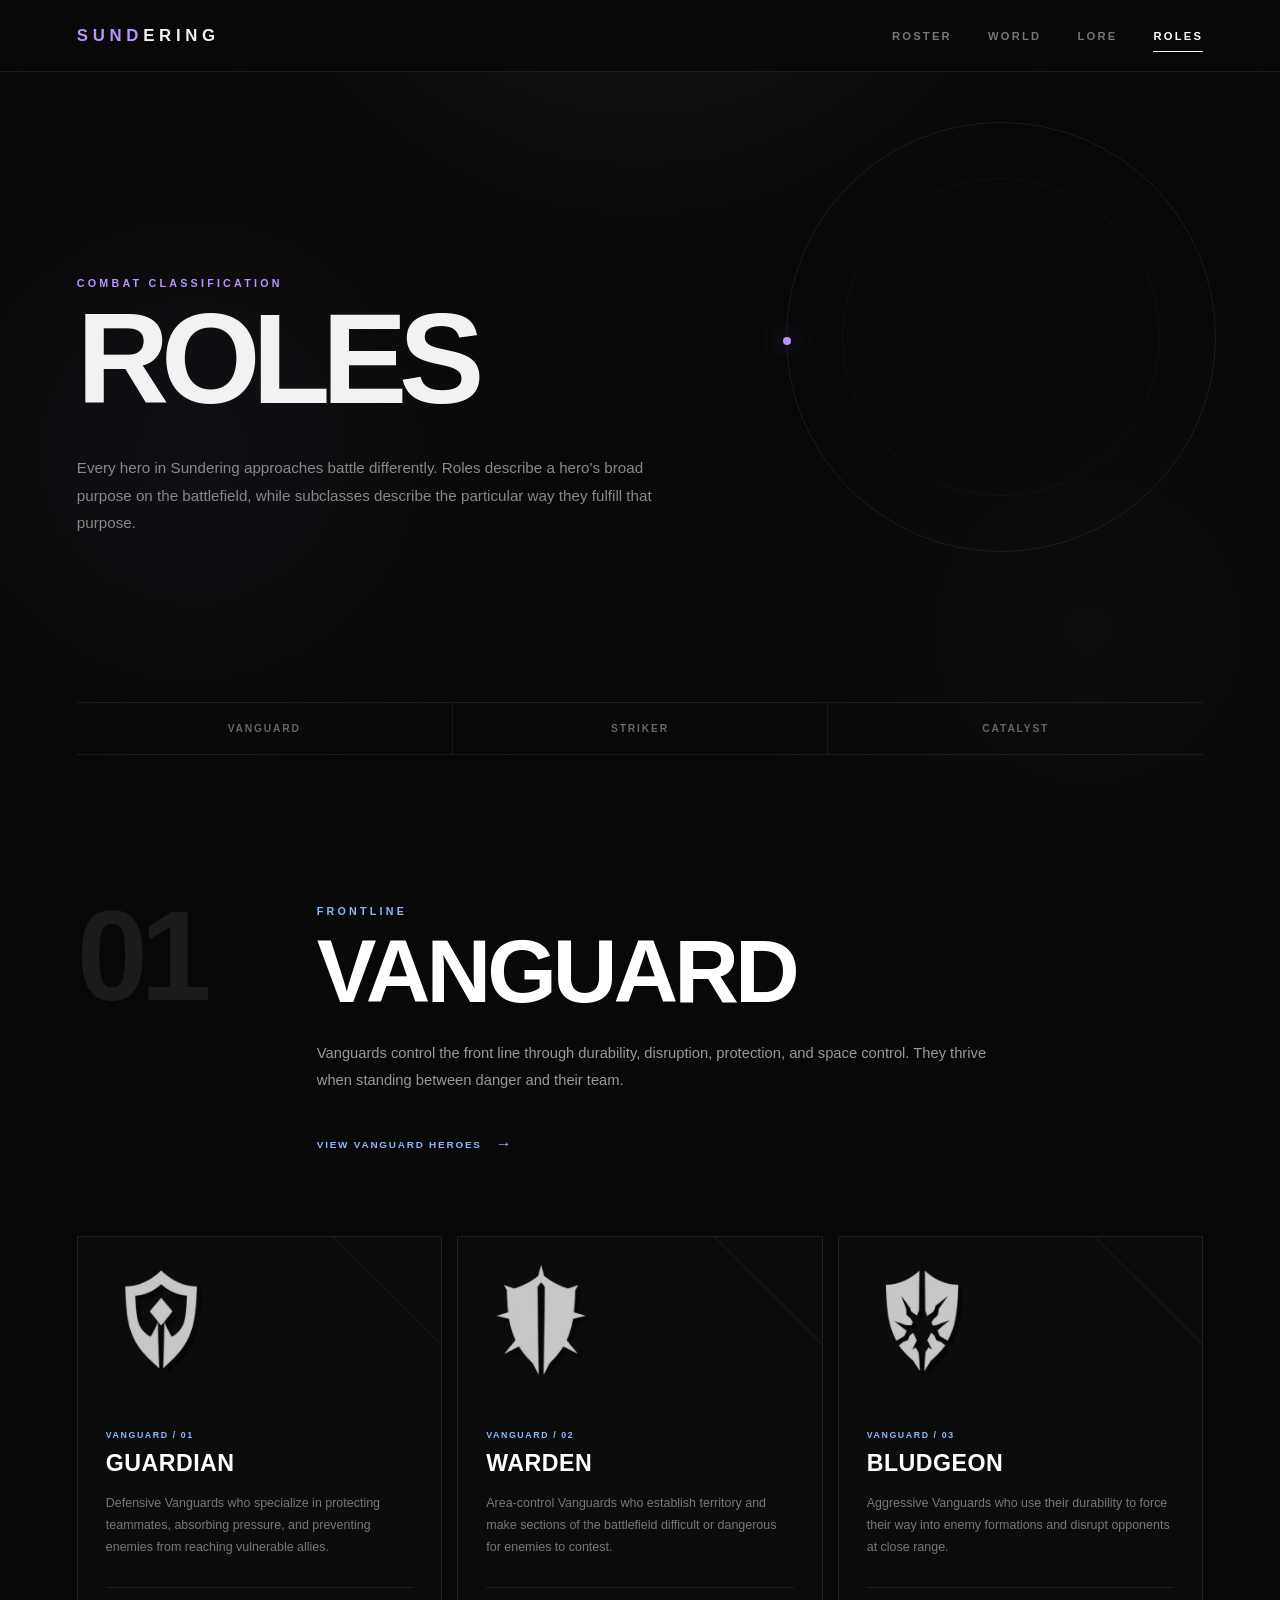
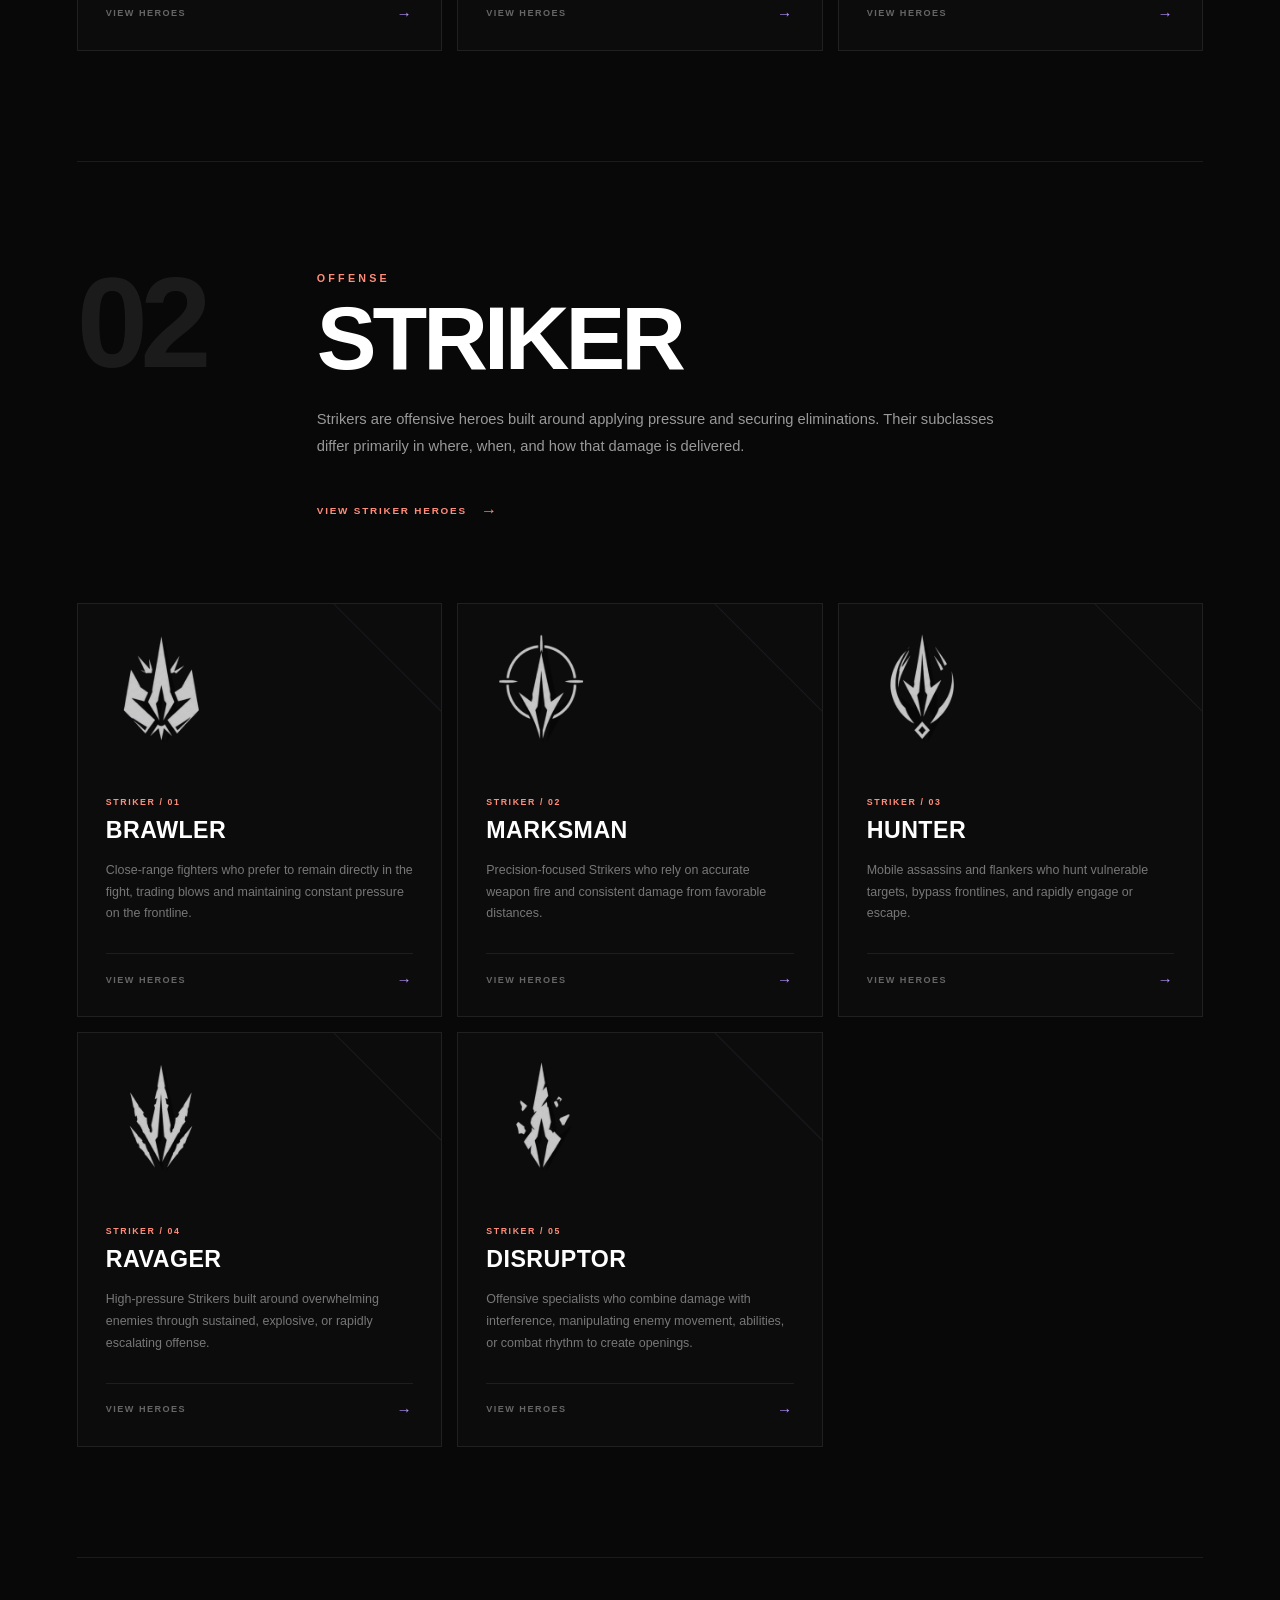
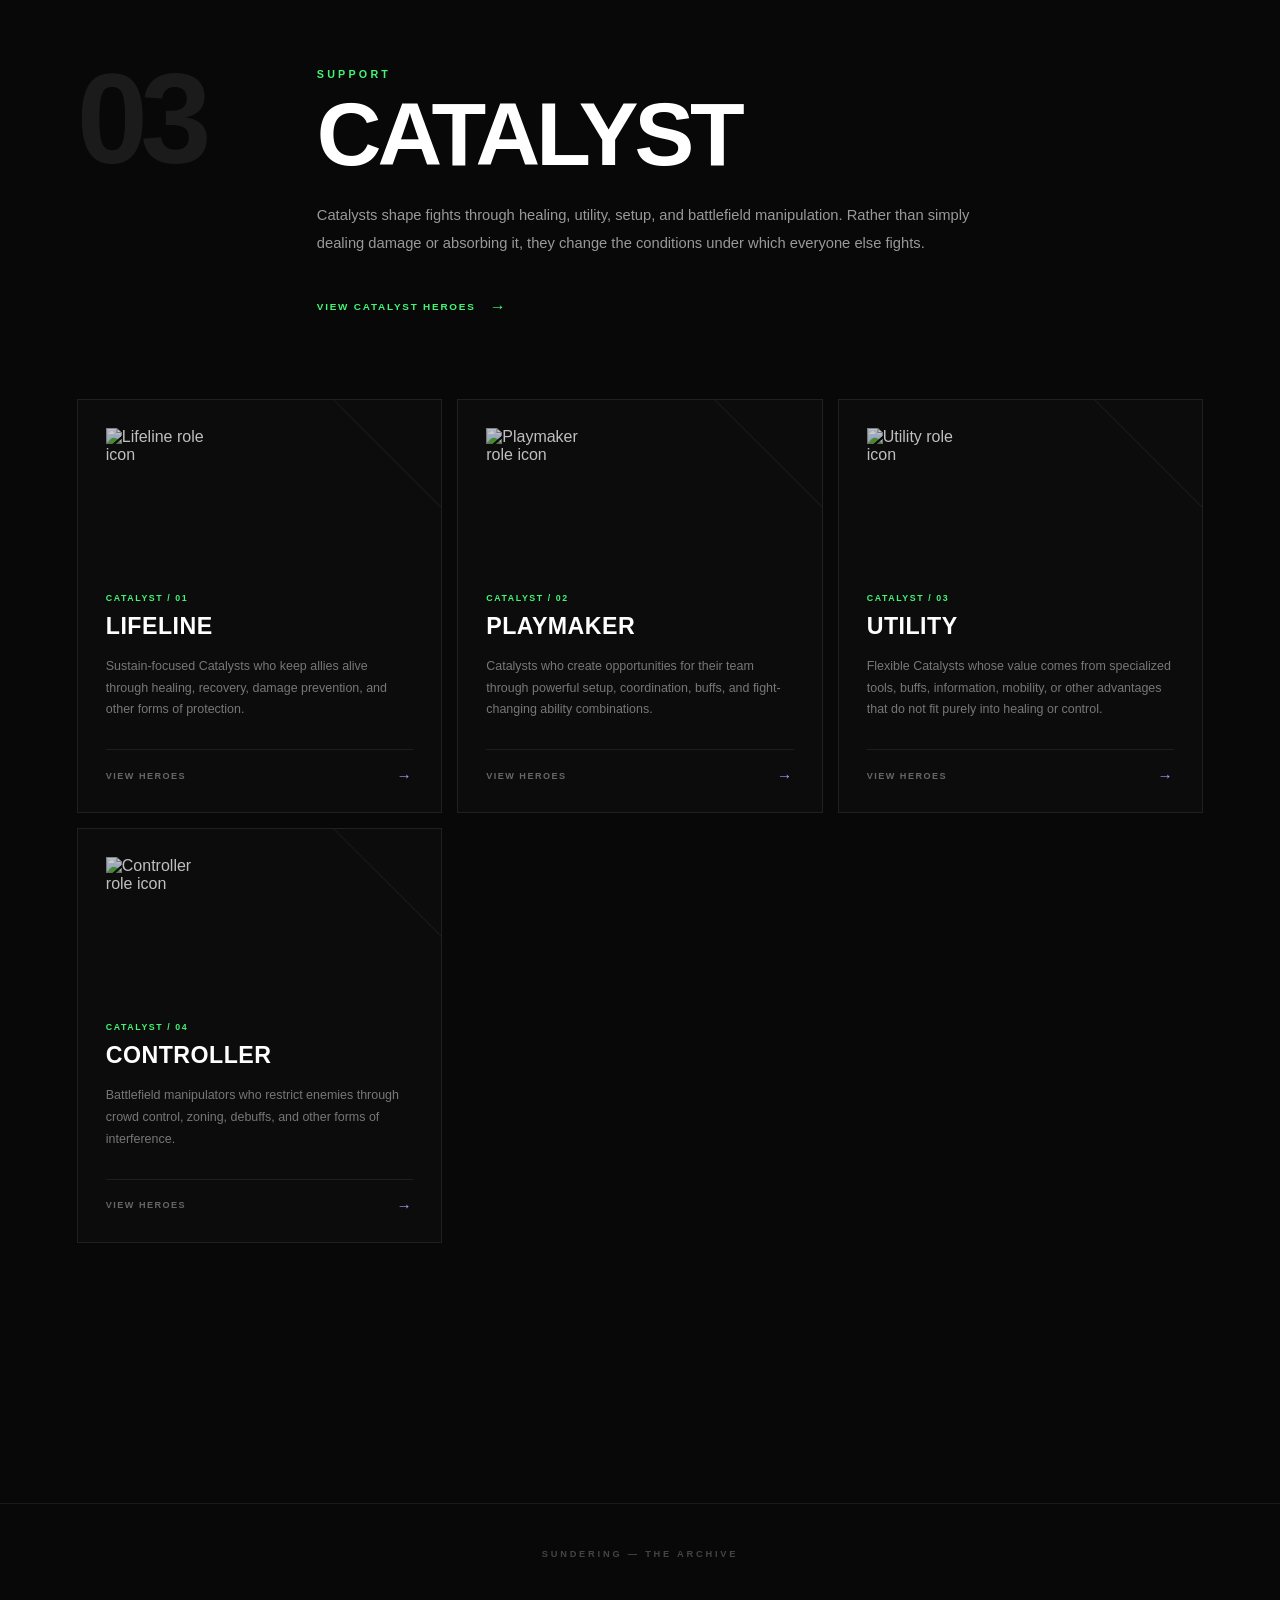
==== commit 88cf3e2b: "Update roles.html" ====
--- a/roles.html
+++ b/roles.html
@@ -714,7 +714,7 @@
                     <div class="subclassIcon">
 
                         <img
-                            src="Assets/Roles/Striker/IMG_8886.png"
+                            src="Assets/Roles/Striker/IMG_6686.png"
                             alt="Disruptor role icon"
                         >
 
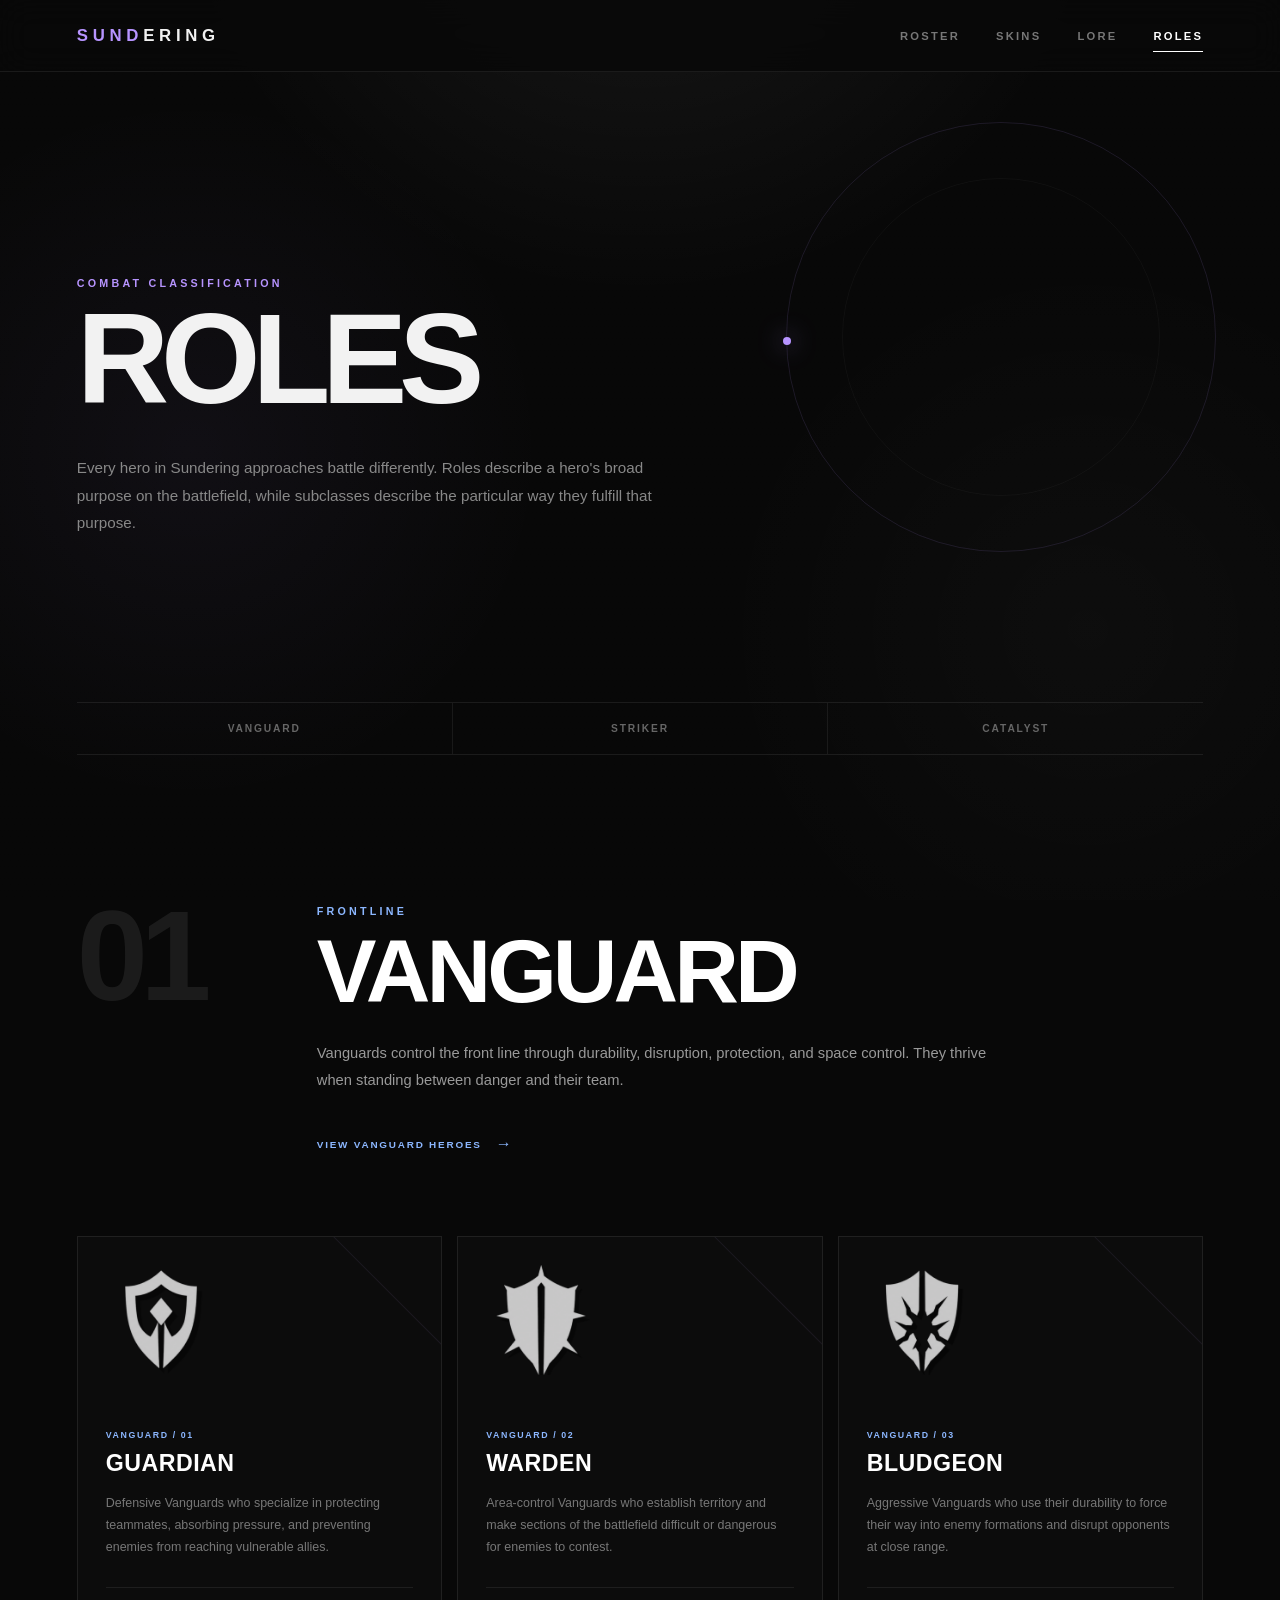
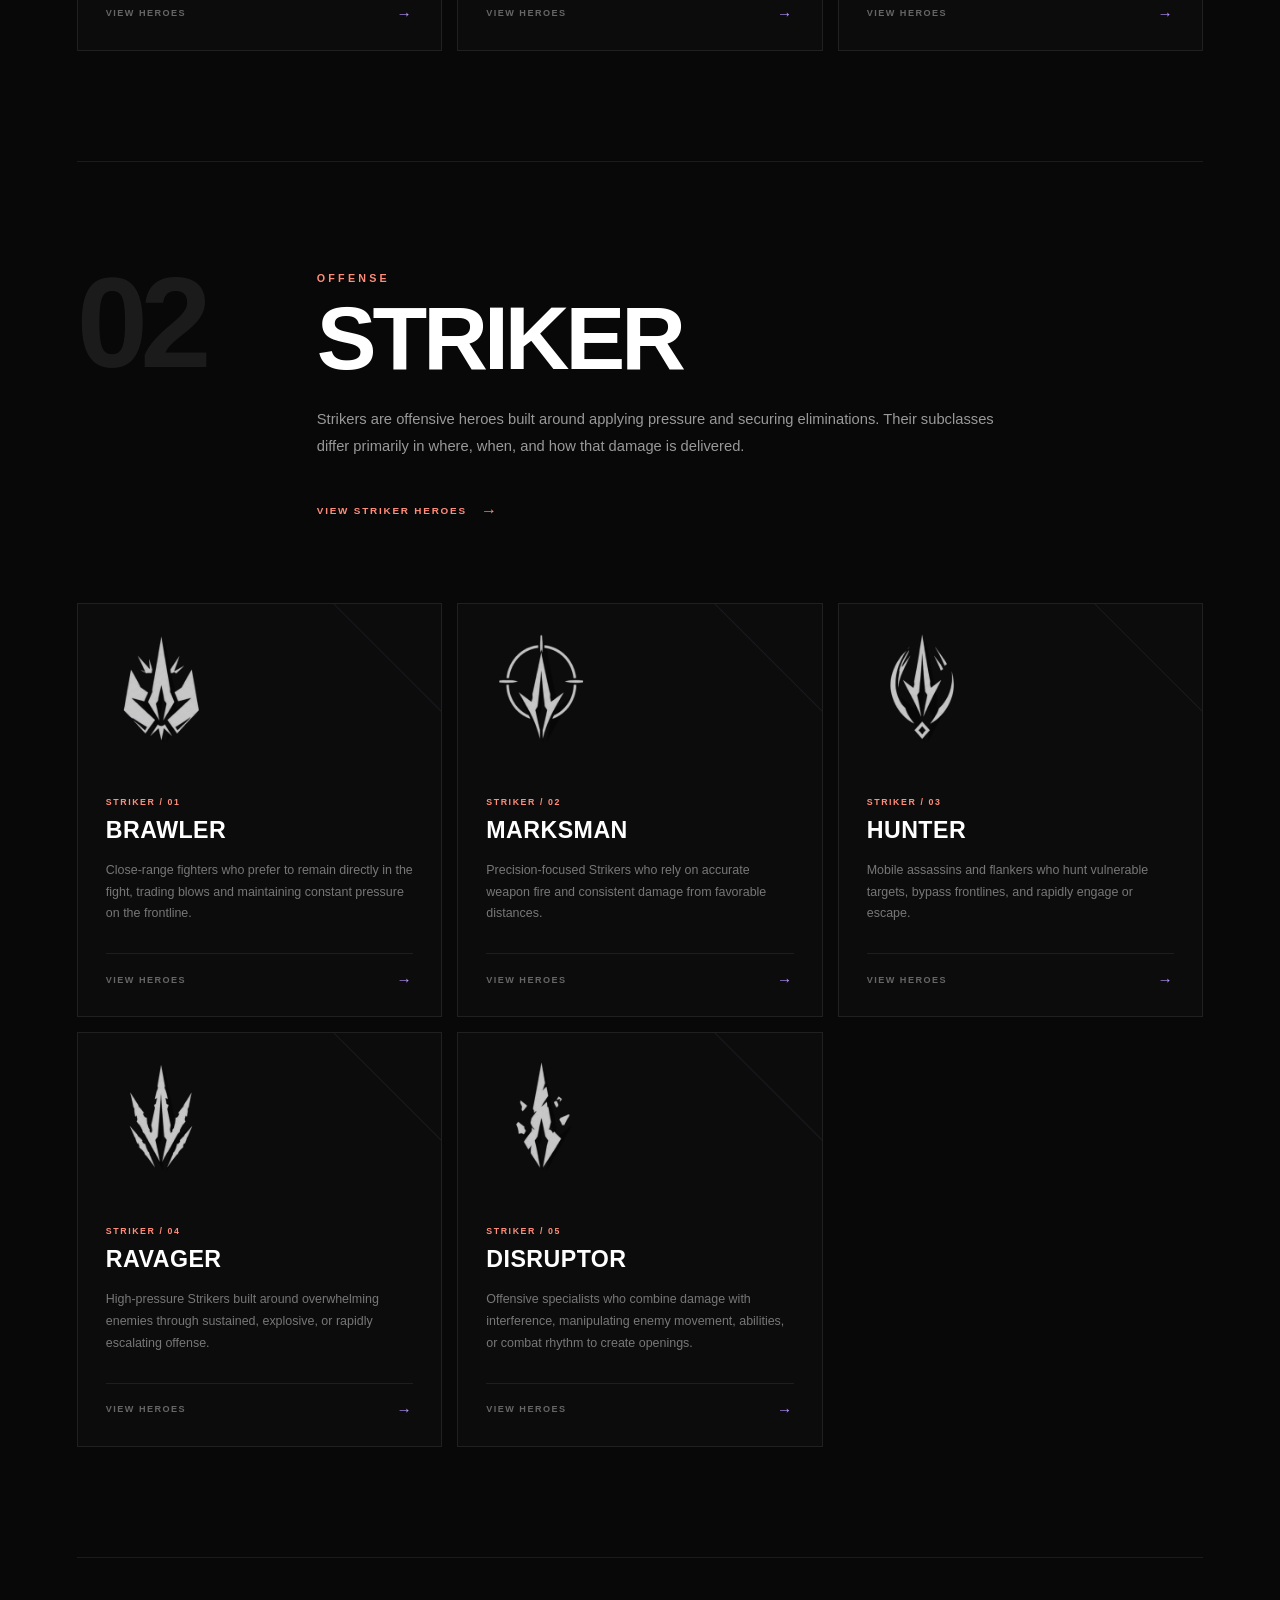
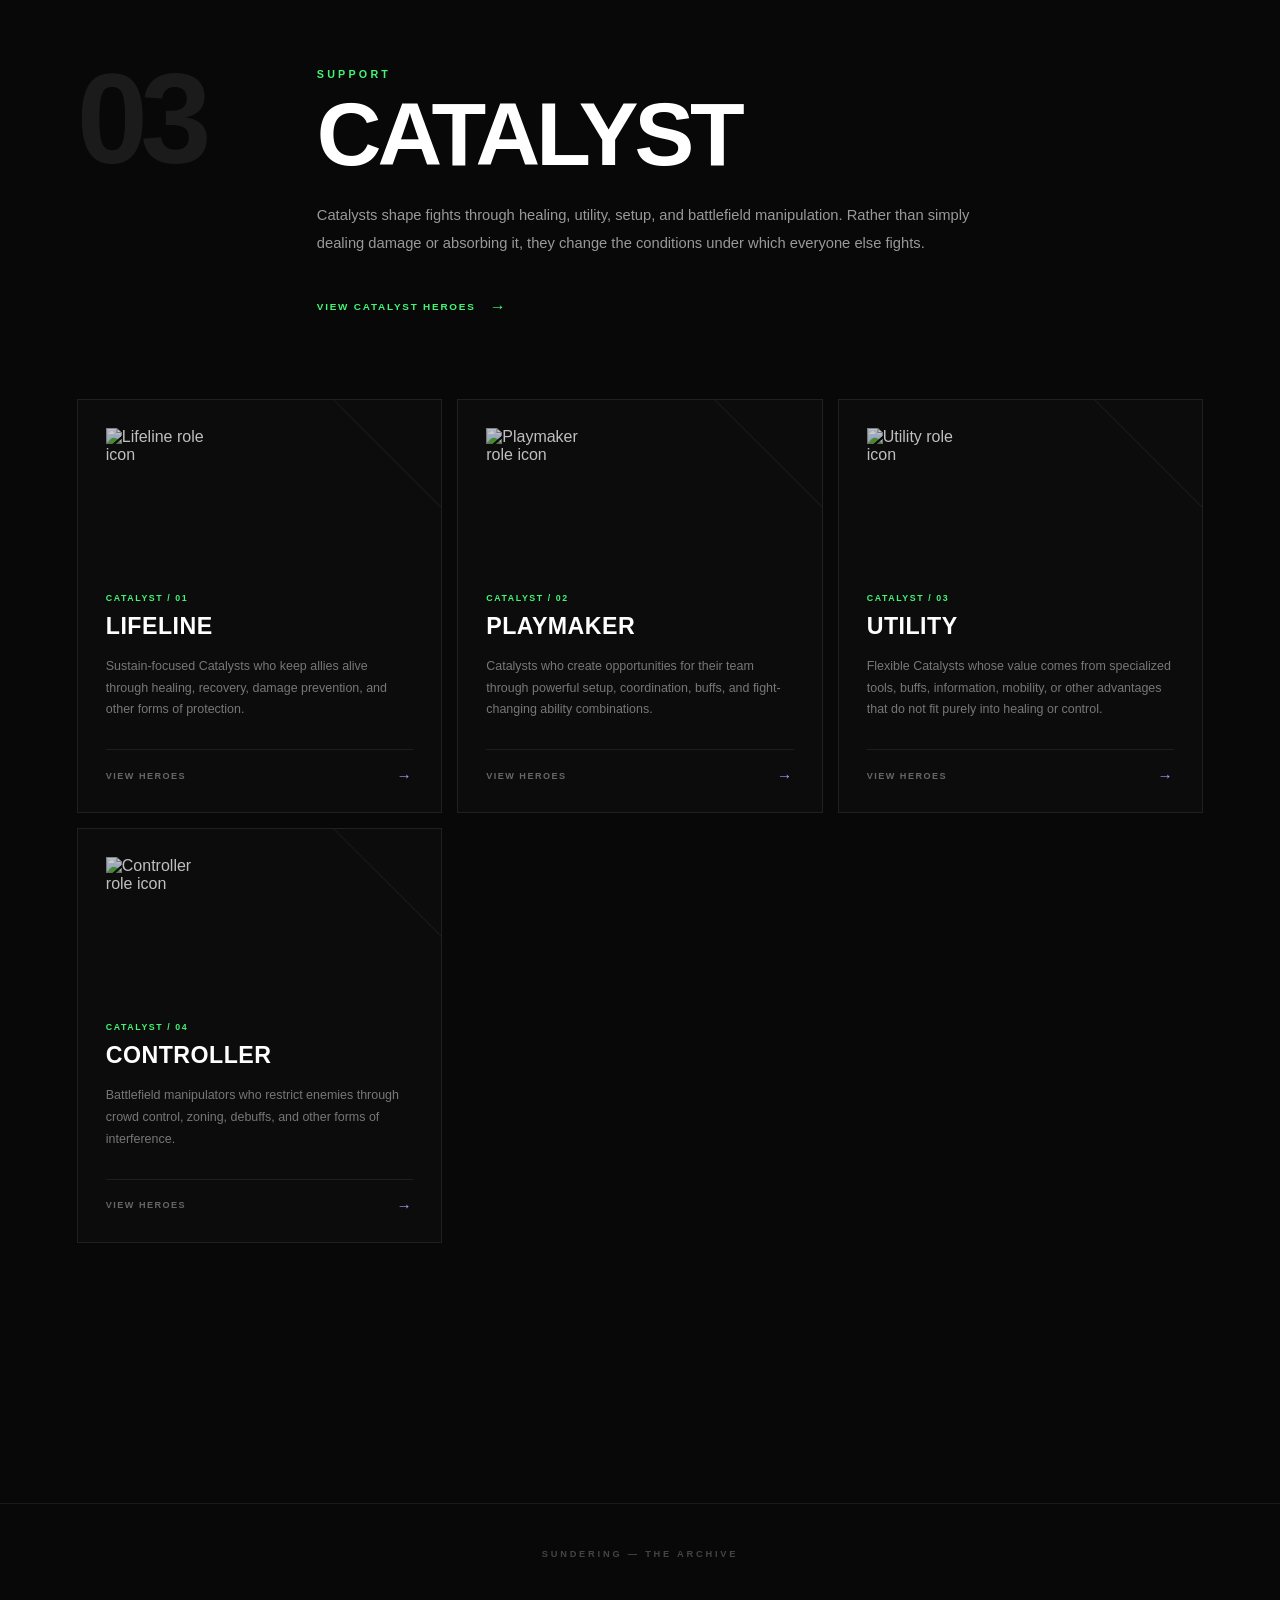
==== commit a3572da9: "Update roles.html" ====
--- a/roles.html
+++ b/roles.html
@@ -56,11 +56,11 @@
                 Roster
             </a>
 
-            <a href="#">
-                World
+            <a href="skins.html">
+                Skins
             </a>
 
-            <a href="#">
+            <a href="lore.html">
                 Lore
             </a>
 
--- a/css/roster.css
+++ b/css/roster.css
@@ -950,6 +950,7 @@
 }
 
 
+.noResults,
 .emptyRoster {
 
     grid-column:
@@ -1073,7 +1074,8 @@
 }
 
 
-.heroArt img {
+.heroArt img,
+.heroThumbnail {
 
     width:
         100%;
@@ -1104,7 +1106,14 @@
 }
 
 
-.heroArtFallback {
+.heroArtFallback,
+.heroThumbnailFallback {
+
+    width:
+        100%;
+
+    height:
+        100%;
 
     display:
         flex;
@@ -1164,6 +1173,7 @@
 }
 
 
+.heroText,
 .heroInfoText {
 
     min-width:
@@ -1212,10 +1222,6 @@
 }
 
 
-/* =========================================================
-   HERO ROLE TEXT
-========================================================= */
-
 .heroRole {
 
     display:
@@ -1250,19 +1256,8 @@
 }
 
 
-.heroRoleDivider {
-
-    color:
-        #444;
-
-    margin:
-        0
-        2px;
-}
-
-
-/* =========================================================
-   HERO ROLE ICONS
+/* =========================================================
+   HERO SUBROLE ICONS
 ========================================================= */
 
 .heroRoleIcons {
@@ -1539,7 +1534,7 @@
         540px;
 
     padding-bottom:
-        75px;
+        55px;
 }
 
 
@@ -1606,6 +1601,10 @@
 
     object-position:
         center;
+
+    transition:
+        opacity .2s ease,
+        transform .25s ease;
 }
 
 
@@ -1749,6 +1748,274 @@
 
     letter-spacing:
         .16em;
+}
+
+
+/* =========================================================
+   CHARACTER FORM TABS
+========================================================= */
+
+.formTabs {
+
+    display:
+        none;
+
+    align-items:
+        stretch;
+
+    flex-wrap:
+        wrap;
+
+    gap:
+        8px;
+
+    margin:
+        0
+        0
+        24px;
+
+    padding:
+        16px
+        0;
+
+    border-top:
+        1px solid
+        rgba(255,255,255,.06);
+
+    border-bottom:
+        1px solid
+        rgba(255,255,255,.06);
+}
+
+
+.formTab {
+
+    position:
+        relative;
+
+    min-width:
+        120px;
+
+    min-height:
+        44px;
+
+    display:
+        flex;
+
+    flex-direction:
+        column;
+
+    align-items:
+        center;
+
+    justify-content:
+        center;
+
+    gap:
+        4px;
+
+    padding:
+        10px
+        18px;
+
+    color:
+        #666;
+
+    background:
+        rgba(255,255,255,.018);
+
+    border:
+        1px solid
+        rgba(255,255,255,.1);
+
+    cursor:
+        pointer;
+
+    text-transform:
+        uppercase;
+
+    font-size:
+        .6rem;
+
+    font-weight:
+        800;
+
+    letter-spacing:
+        .17em;
+
+    transition:
+        color .2s ease,
+        border-color .2s ease,
+        background .2s ease,
+        transform .2s ease,
+        box-shadow .2s ease;
+}
+
+
+.formTab:hover {
+
+    color:
+        #fff;
+
+    border-color:
+        rgba(183,148,255,.45);
+
+    background:
+        rgba(183,148,255,.04);
+
+    transform:
+        translateY(-1px);
+}
+
+
+.formTab.active {
+
+    color:
+        #fff;
+
+    border-color:
+        var(--accent);
+
+    background:
+        rgba(183,148,255,.09);
+
+    box-shadow:
+        inset
+        0
+        -2px
+        0
+        var(--accent);
+}
+
+
+.formTabName {
+
+    display:
+        block;
+}
+
+
+.formTabSubtitle {
+
+    display:
+        block;
+
+    color:
+        var(--accent);
+
+    font-size:
+        .48rem;
+
+    font-weight:
+        700;
+
+    letter-spacing:
+        .16em;
+
+    opacity:
+        .8;
+}
+
+
+.formTab.active
+.formTabSubtitle {
+
+    opacity:
+        1;
+}
+
+
+/* =========================================================
+   OPTIONAL FORM COLORS
+========================================================= */
+
+.formTab[data-color="red"].active {
+
+    border-color:
+        #eb5252;
+
+    box-shadow:
+        inset 0 -2px 0 #eb5252;
+}
+
+
+.formTab[data-color="orange"].active {
+
+    border-color:
+        #ee9145;
+
+    box-shadow:
+        inset 0 -2px 0 #ee9145;
+}
+
+
+.formTab[data-color="yellow"].active {
+
+    border-color:
+        #edcf5a;
+
+    box-shadow:
+        inset 0 -2px 0 #edcf5a;
+}
+
+
+.formTab[data-color="green"].active {
+
+    border-color:
+        #5ccd79;
+
+    box-shadow:
+        inset 0 -2px 0 #5ccd79;
+}
+
+
+.formTab[data-color="teal"].active {
+
+    border-color:
+        #49ccbd;
+
+    box-shadow:
+        inset 0 -2px 0 #49ccbd;
+}
+
+
+.formTab[data-color="blue"].active {
+
+    border-color:
+        #5292e6;
+
+    box-shadow:
+        inset 0 -2px 0 #5292e6;
+}
+
+
+.formTab[data-color="violet"].active {
+
+    border-color:
+        #a569e8;
+
+    box-shadow:
+        inset 0 -2px 0 #a569e8;
+}
+
+
+.formTab[data-color="pink"].active {
+
+    border-color:
+        #ea71b5;
+
+    box-shadow:
+        inset 0 -2px 0 #ea71b5;
+}
+
+
+.formTab[data-color="white"].active {
+
+    border-color:
+        #e6e6e6;
+
+    box-shadow:
+        inset 0 -2px 0 #e6e6e6;
 }
 
 
@@ -2054,13 +2321,6 @@
 }
 
 
-.radarPoint {
-
-    fill:
-        var(--accent);
-}
-
-
 .radarLabel {
 
     fill:
@@ -2090,29 +2350,35 @@
         column;
 
     gap:
-        23px;
-}
-
-
-.profileStatTop {
-
-    display:
-        flex;
-
-    justify-content:
-        space-between;
+        18px;
+}
+
+
+.profileStat {
+
+    display:
+        grid;
+
+    grid-template-columns:
+        110px
+        1fr
+        28px;
+
+    align-items:
+        center;
 
     gap:
-        20px;
-
-    margin-bottom:
-        9px;
-
-    color:
-        #888;
-
-    font-size:
-        .67rem;
+        14px;
+}
+
+
+.profileStatLabel {
+
+    color:
+        #777;
+
+    font-size:
+        .6rem;
 
     font-weight:
         700;
@@ -2121,21 +2387,11 @@
         uppercase;
 
     letter-spacing:
-        .13em;
-}
-
-
-.profileStatTop span:last-child {
-
-    color:
-        #ccc;
-}
-
-
-.profileBar {
-
-    position:
-        relative;
+        .12em;
+}
+
+
+.profileStatBar {
 
     height:
         3px;
@@ -2148,7 +2404,7 @@
 }
 
 
-.profileBarFill {
+.profileStatFill {
 
     height:
         100%;
@@ -2164,6 +2420,22 @@
 }
 
 
+.profileStatValue {
+
+    color:
+        #ccc;
+
+    text-align:
+        right;
+
+    font-size:
+        .7rem;
+
+    font-weight:
+        700;
+}
+
+
 /* =========================================================
    ABILITY GRID
 ========================================================= */
@@ -2678,10 +2950,10 @@
 
 
 /* =========================================================
-   COLORED ABILITY SECTIONS
-========================================================= */
-
-.abilitySections {
+   ABILITY VARIANTS / SECTIONS
+========================================================= */
+
+.abilityVariants {
 
     display:
         flex;
@@ -2697,10 +2969,10 @@
 }
 
 
-.abilitySection {
+.abilityVariant {
 
     --variant-color:
-        255,255,255;
+        230,230,230;
 
     position:
         relative;
@@ -2726,7 +2998,7 @@
 }
 
 
-.abilitySection::before {
+.abilityVariant::before {
 
     content:
         "";
@@ -2753,7 +3025,7 @@
 }
 
 
-.abilitySectionHeader {
+.variantHeader {
 
     display:
         flex;
@@ -2763,23 +3035,6 @@
 
     gap:
         10px;
-
-    color:
-        rgb(
-            var(--variant-color)
-        );
-
-    font-size:
-        .7rem;
-
-    font-weight:
-        800;
-
-    text-transform:
-        uppercase;
-
-    letter-spacing:
-        .14em;
 }
 
 
@@ -2813,7 +3068,28 @@
 }
 
 
-.abilitySectionDescription {
+.variantName {
+
+    color:
+        rgb(
+            var(--variant-color)
+        );
+
+    font-size:
+        .7rem;
+
+    font-weight:
+        800;
+
+    text-transform:
+        uppercase;
+
+    letter-spacing:
+        .14em;
+}
+
+
+.variantDescription {
 
     margin-top:
         14px;
@@ -2831,80 +3107,200 @@
 
 .variantStats {
 
+    display:
+        grid;
+
+    grid-template-columns:
+        repeat(
+            2,
+            minmax(0,1fr)
+        );
+
+    gap:
+        1px;
+
     margin-top:
         18px;
-}
-
-
-.variantStats
-.stat {
+
+    background:
+        rgba(255,255,255,.06);
+}
+
+
+.variantStat {
+
+    padding:
+        13px
+        14px;
 
     background:
         rgba(0,0,0,.28);
 }
 
 
+.variantStatLabel {
+
+    color:
+        #555;
+
+    font-size:
+        .53rem;
+
+    font-weight:
+        700;
+
+    text-transform:
+        uppercase;
+
+    letter-spacing:
+        .1em;
+}
+
+
+.variantStatValue {
+
+    margin-top:
+        6px;
+
+    color:
+        #ddd;
+
+    font-size:
+        .74rem;
+
+    line-height:
+        1.45;
+}
+
+
 /* =========================================================
    VARIANT COLORS
 ========================================================= */
 
-.variant-red {
+.abilityVariant[data-variant="red"] {
 
     --variant-color:
         235,82,82;
 }
 
 
-.variant-orange {
+.abilityVariant[data-variant="orange"] {
 
     --variant-color:
         238,145,69;
 }
 
 
-.variant-yellow {
+.abilityVariant[data-variant="yellow"] {
 
     --variant-color:
         237,207,90;
 }
 
 
-.variant-green {
+.abilityVariant[data-variant="green"] {
 
     --variant-color:
         92,205,121;
 }
 
 
-.variant-teal {
+.abilityVariant[data-variant="teal"] {
 
     --variant-color:
         73,204,189;
 }
 
 
-.variant-blue {
+.abilityVariant[data-variant="blue"] {
 
     --variant-color:
         82,146,230;
 }
 
 
-.variant-violet {
+.abilityVariant[data-variant="violet"] {
 
     --variant-color:
         165,105,232;
 }
 
 
-.variant-pink {
+.abilityVariant[data-variant="pink"] {
 
     --variant-color:
         234,113,181;
 }
 
 
-.variant-white {
+.abilityVariant[data-variant="white"] {
+
+    --variant-color:
+        230,230,230;
+}
+
+
+/* =========================================================
+   VARIANT INDICATOR COLORS
+========================================================= */
+
+.variantIndicator[data-color="red"] {
+
+    --variant-color:
+        235,82,82;
+}
+
+
+.variantIndicator[data-color="orange"] {
+
+    --variant-color:
+        238,145,69;
+}
+
+
+.variantIndicator[data-color="yellow"] {
+
+    --variant-color:
+        237,207,90;
+}
+
+
+.variantIndicator[data-color="green"] {
+
+    --variant-color:
+        92,205,121;
+}
+
+
+.variantIndicator[data-color="teal"] {
+
+    --variant-color:
+        73,204,189;
+}
+
+
+.variantIndicator[data-color="blue"] {
+
+    --variant-color:
+        82,146,230;
+}
+
+
+.variantIndicator[data-color="violet"] {
+
+    --variant-color:
+        165,105,232;
+}
+
+
+.variantIndicator[data-color="pink"] {
+
+    --variant-color:
+        234,113,181;
+}
+
+
+.variantIndicator[data-color="white"] {
 
     --variant-color:
         230,230,230;
@@ -3193,7 +3589,7 @@
         #333;
 
     font-size:
-        4rem;
+        3rem;
 
     font-weight:
         800;
@@ -3243,9 +3639,10 @@
 
 
 /* =========================================================
-   EMPTY SECTIONS
-========================================================= */
-
+   EMPTY PANELS
+========================================================= */
+
+.emptyPanel,
 .emptySection {
 
     grid-column:
@@ -3277,10 +3674,13 @@
         700;
 
     letter-spacing:
-        .25em;
+        .18em;
 
     text-align:
         center;
+
+    text-transform:
+        uppercase;
 }
 
 
@@ -3557,7 +3957,7 @@
 
 
 /* =========================================================
-   RESPONSIVE — LARGE TABLET
+   LARGE TABLET
 ========================================================= */
 
 @media (
@@ -3631,11 +4031,12 @@
         grid-template-columns:
             1fr;
     }
-}
-
-
-/* =========================================================
-   RESPONSIVE — TABLET
+
+}
+
+
+/* =========================================================
+   TABLET
 ========================================================= */
 
 @media (
@@ -3720,7 +4121,7 @@
             40px;
 
         padding-bottom:
-            55px;
+            45px;
     }
 
 
@@ -3740,6 +4141,35 @@
     }
 
 
+    .formTabs {
+
+        overflow-x:
+            auto;
+
+        flex-wrap:
+            nowrap;
+
+        scrollbar-width:
+            none;
+    }
+
+
+    .formTabs::-webkit-scrollbar {
+
+        display:
+            none;
+    }
+
+
+    .formTab {
+
+        flex:
+            0
+            0
+            auto;
+    }
+
+
     .combatProfile {
 
         grid-template-columns:
@@ -3802,11 +4232,12 @@
         height:
             28px;
     }
-}
-
-
-/* =========================================================
-   RESPONSIVE — MOBILE
+
+}
+
+
+/* =========================================================
+   MOBILE
 ========================================================= */
 
 @media (
@@ -4052,6 +4483,57 @@
     }
 
 
+    /* FORM TABS */
+
+    .formTabs {
+
+        display:
+            flex;
+
+        overflow-x:
+            auto;
+
+        flex-wrap:
+            nowrap;
+
+        gap:
+            7px;
+
+        padding:
+            12px
+            0;
+
+        scrollbar-width:
+            none;
+    }
+
+
+    .formTabs::-webkit-scrollbar {
+
+        display:
+            none;
+    }
+
+
+    .formTab {
+
+        flex:
+            0
+            0
+            auto;
+
+        min-width:
+            105px;
+
+        padding:
+            10px
+            14px;
+
+        font-size:
+            .55rem;
+    }
+
+
     .characterTabs {
 
         top:
@@ -4100,6 +4582,25 @@
 
         font-size:
             8px;
+    }
+
+
+    .profileStat {
+
+        grid-template-columns:
+            90px
+            1fr
+            24px;
+
+        gap:
+            10px;
+    }
+
+
+    .profileStatLabel {
+
+        font-size:
+            .53rem;
     }
 
 
@@ -4155,14 +4656,15 @@
     }
 
 
-    .abilityStats {
+    .abilityStats,
+    .variantStats {
 
         grid-template-columns:
             1fr;
     }
 
 
-    .abilitySection {
+    .abilityVariant {
 
         padding:
             17px;
@@ -4196,6 +4698,7 @@
         min-height:
             300px;
     }
+
 }
 
 
@@ -4249,6 +4752,15 @@
     }
 
 
+    .profileStat {
+
+        grid-template-columns:
+            78px
+            1fr
+            22px;
+    }
+
+
     .abilityTop {
 
         grid-template-columns:
@@ -4298,4 +4810,5 @@
             1px solid
             rgba(255,255,255,.07);
     }
-}
+
+}
